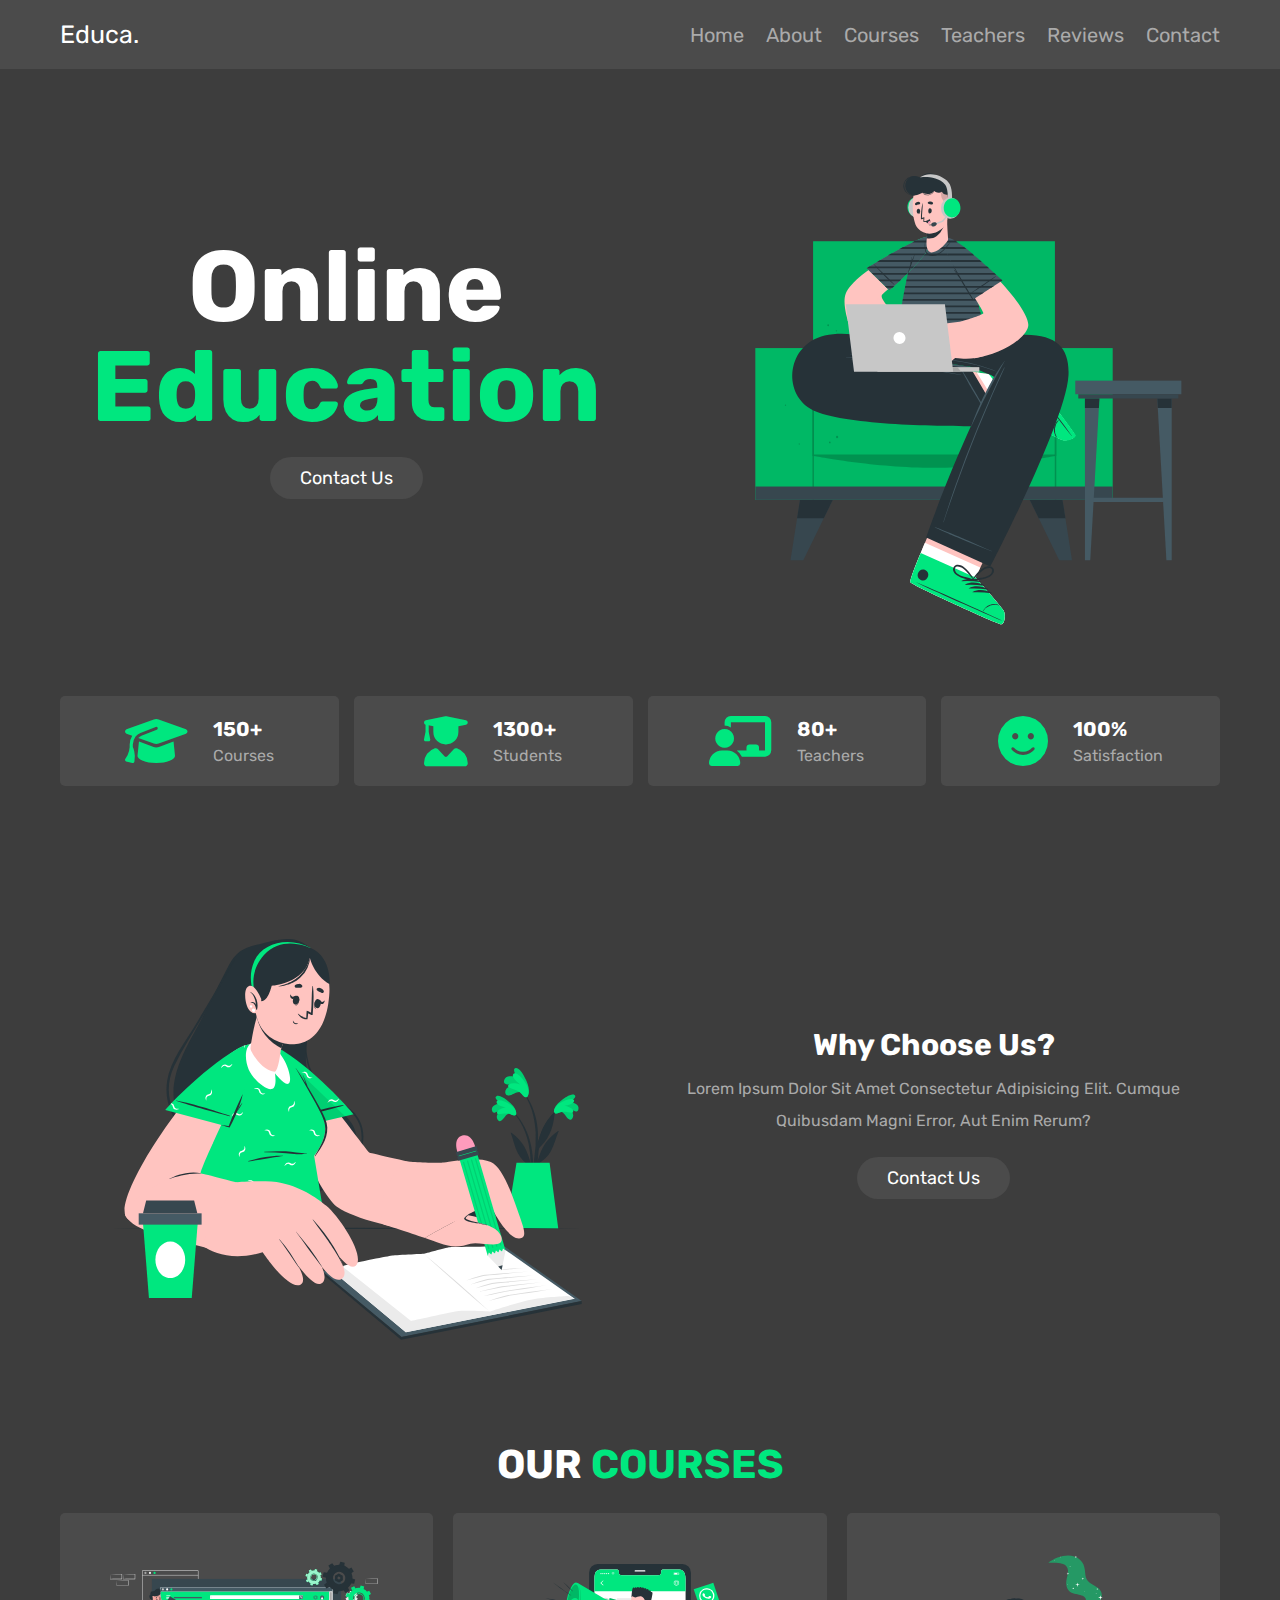
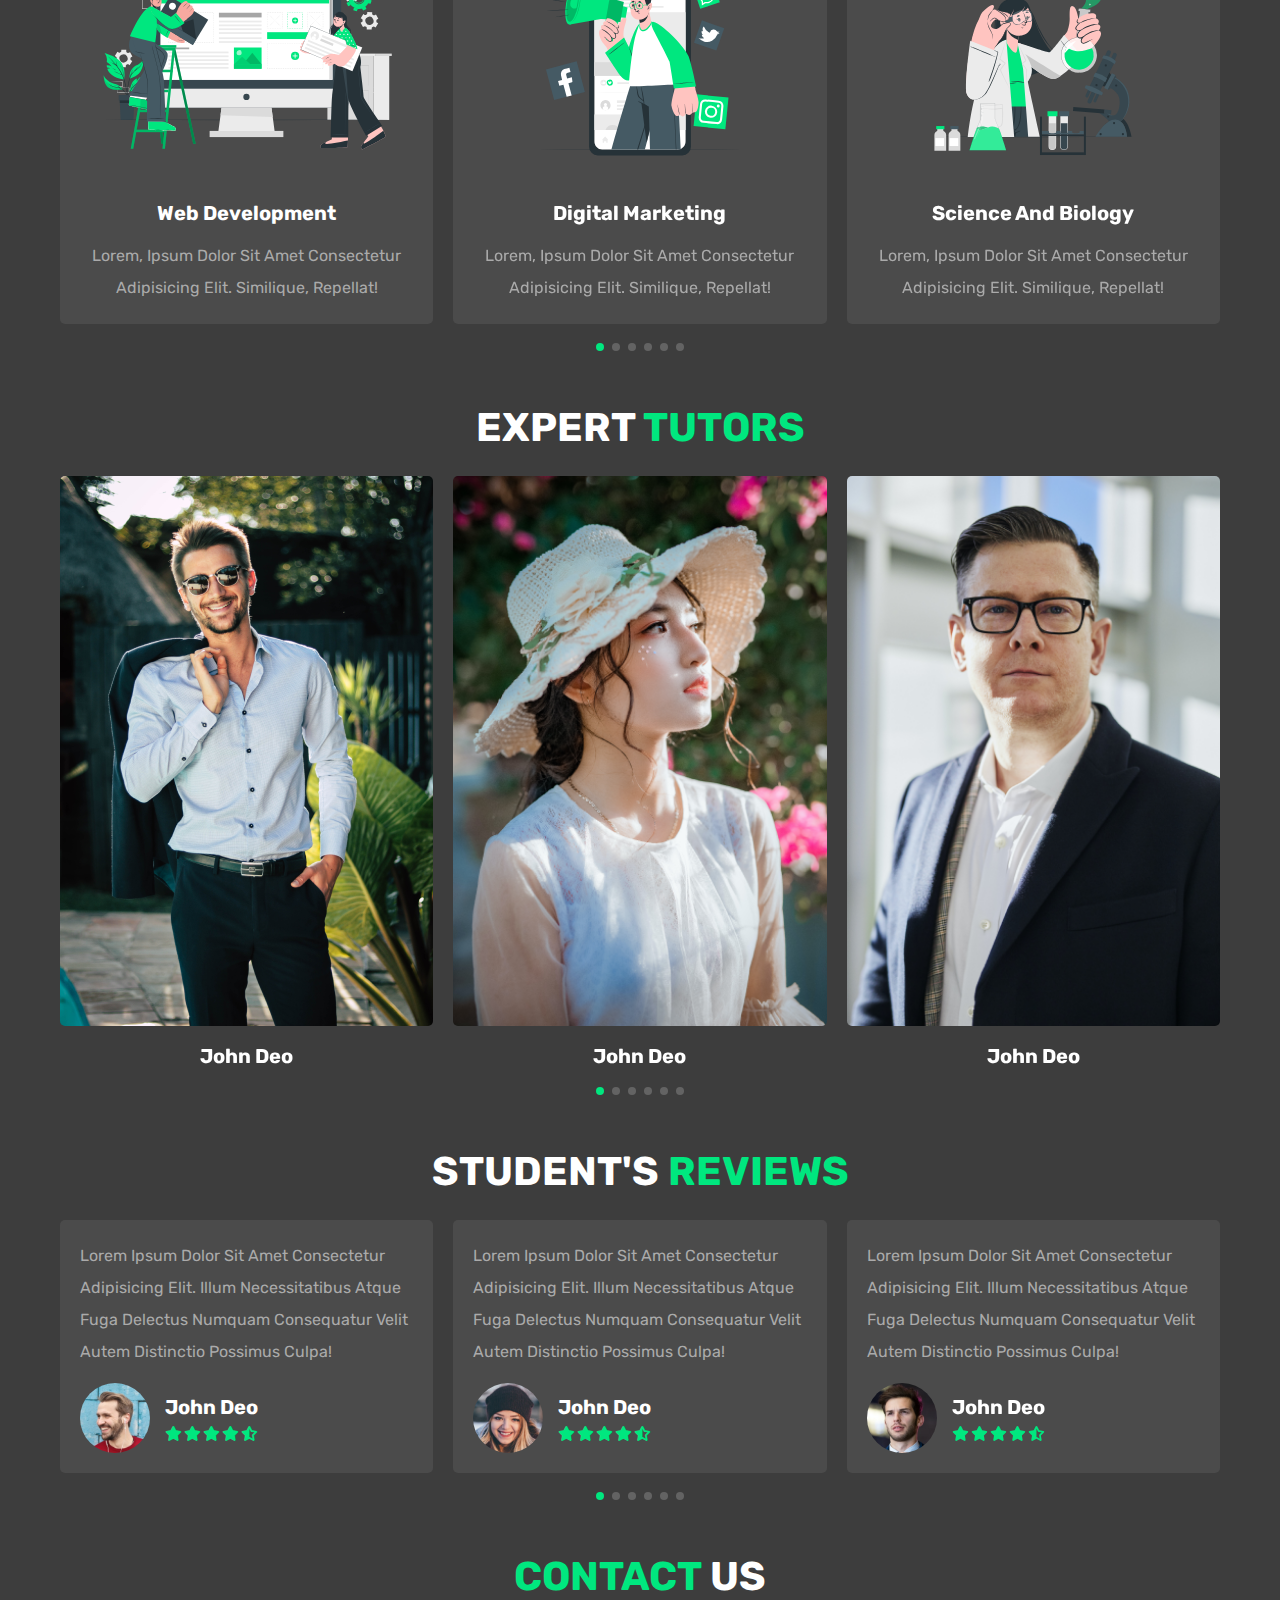
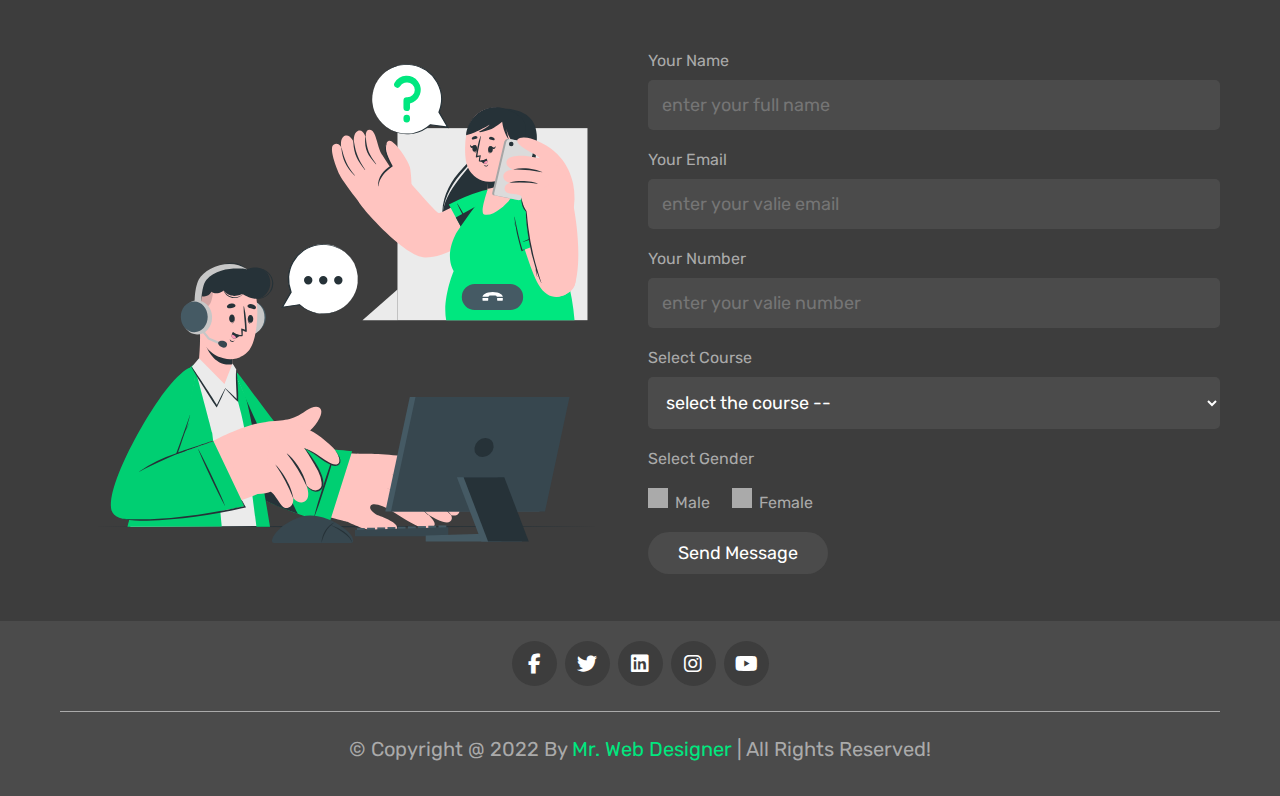
==== index.html @ 8dc60850 "finished project" ====
<!DOCTYPE html>
<html lang="en">
<head>
   <meta charset="UTF-8">
   <meta http-equiv="X-UA-Compatible" content="IE=edge">
   <meta name="viewport" content="width=device-width, initial-scale=1.0">
   <title>Complete Responsive Online Education Website Design</title>

   <!-- swiper css link  -->
   <link rel="stylesheet" href="https://unpkg.com/swiper@8/swiper-bundle.min.css" />

   <!-- font awesome cdn link  -->
   <link rel="stylesheet" href="https://cdnjs.cloudflare.com/ajax/libs/font-awesome/6.1.1/css/all.min.css">

   <!-- custom css file link  -->
   <link rel="stylesheet" href="css/style.css">

</head>
<body>
   
<!-- header section starts  -->

<header class="header">

   <section class="flex">

      <a href="#home" class="logo">educa.</a>

      <nav class="navbar">
         <a href="#home">home</a>
         <a href="#about">about</a>
         <a href="#courses">courses</a>
         <a href="#teachers">teachers</a>
         <a href="#reviews">reviews</a>
         <a href="#contact">contact</a>
      </nav>

      <div id="menu-btn" class="fas fa-bars"></div>

   </section>

</header>

<!-- header section ends -->

<!-- home section starts  -->

<section class="home" id="home">

   <div class="row">

      <div class="content">
         <h3>online <span>education</span></h3>
         <a href="#contact" class="btn">contact us</a>
      </div>

      <div class="image">
         <img src="images/homg-img.svg" alt="">
      </div>

   </div>

</section>

<!-- home section ends -->

<!-- couter section stars  -->

<section class="count">

   <div class="box-container">

      <div class="box">
         <i class="fas fa-graduation-cap"></i>
         <div class="content">
            <h3>150+</h3>
            <p>courses</p>
         </div>
      </div>

      <div class="box">
         <i class="fas fa-user-graduate"></i>
         <div class="content">
            <h3>1300+</h3>
            <p>students</p>
         </div>
      </div>

      <div class="box">
         <i class="fas fa-chalkboard-user"></i>
         <div class="content">
            <h3>80+</h3>
            <p>teachers</p>
         </div>
      </div>

      <div class="box">
         <i class="fas fa-face-smile"></i>
         <div class="content">
            <h3>100%</h3>
            <p>satisfaction</p>
         </div>
      </div>

   </div>

</section>

<!-- couter section ends -->

<!-- about section starts  -->

<section class="about" id="about">

   <div class="row">

      <div class="image">
         <img src="images/about-img.svg" alt="">
      </div>

      <div class="content">
         <h3>why choose us?</h3>
         <p>Lorem ipsum dolor sit amet consectetur adipisicing elit. Cumque quibusdam magni error, aut enim rerum?</p>
         <a href="#contact" class="btn">contact us</a>
      </div>

   </div>

</section>

<!-- about section ends -->

<!-- courses section starts  -->

<section class="courses" id="courses">

   <h1 class="heading">our <span>courses</span></h1>

   <div class="swiper course-slider">

      <div class="swiper-wrapper">

         <div class="swiper-slide slide">
            <img src="images/course-1.svg" alt="">
            <h3>web development</h3>
            <p>Lorem, ipsum dolor sit amet consectetur adipisicing elit. Similique, repellat!</p>
         </div>

         <div class="swiper-slide slide">
            <img src="images/course-2.svg" alt="">
            <h3>digital marketing</h3>
            <p>Lorem, ipsum dolor sit amet consectetur adipisicing elit. Similique, repellat!</p>
         </div>

         <div class="swiper-slide slide">
            <img src="images/course-3.svg" alt="">
            <h3>science and biology</h3>
            <p>Lorem, ipsum dolor sit amet consectetur adipisicing elit. Similique, repellat!</p>
         </div>

         <div class="swiper-slide slide">
            <img src="images/course-4.svg" alt="">
            <h3>graphic design</h3>
            <p>Lorem, ipsum dolor sit amet consectetur adipisicing elit. Similique, repellat!</p>
         </div>

         <div class="swiper-slide slide">
            <img src="images/course-5.svg" alt="">
            <h3>teaching</h3>
            <p>Lorem, ipsum dolor sit amet consectetur adipisicing elit. Similique, repellat!</p>
         </div>

         <div class="swiper-slide slide">
            <img src="images/course-6.svg" alt="">
            <h3>engineering</h3>
            <p>Lorem, ipsum dolor sit amet consectetur adipisicing elit. Similique, repellat!</p>
         </div>

      </div>

      <div class="swiper-pagination"></div>

   </div>

</section>

<!-- courses section ends -->

<!-- teachers section starts  -->

<section class="teachers" id="teachers">

   <h1 class="heading">expert <span>tutors</span></h1>

   <div class="swiper teachers-slider">

      <div class="swiper-wrapper">

         <div class="swiper-slide slide">
            <img src="images/tutor-1.png" alt="">
            <div class="share">
               <a href="#" class="fab fa-facebook-f"></a>
               <a href="#" class="fab fa-twitter"></a>
               <a href="#" class="fab fa-instagram"></a>
               <a href="#" class="fab fa-linkedin"></a>
            </div>
            <h3>john deo</h3>
         </div>
         
         <div class="swiper-slide slide">
            <img src="images/tutor-2.png" alt="">
            <div class="share">
               <a href="#" class="fab fa-facebook-f"></a>
               <a href="#" class="fab fa-twitter"></a>
               <a href="#" class="fab fa-instagram"></a>
               <a href="#" class="fab fa-linkedin"></a>
            </div>
            <h3>john deo</h3>
         </div>

         <div class="swiper-slide slide">
            <img src="images/tutor-3.png" alt="">
            <div class="share">
               <a href="#" class="fab fa-facebook-f"></a>
               <a href="#" class="fab fa-twitter"></a>
               <a href="#" class="fab fa-instagram"></a>
               <a href="#" class="fab fa-linkedin"></a>
            </div>
            <h3>john deo</h3>
         </div>

         <div class="swiper-slide slide">
            <img src="images/tutor-4.png" alt="">
            <div class="share">
               <a href="#" class="fab fa-facebook-f"></a>
               <a href="#" class="fab fa-twitter"></a>
               <a href="#" class="fab fa-instagram"></a>
               <a href="#" class="fab fa-linkedin"></a>
            </div>
            <h3>john deo</h3>
         </div>

         <div class="swiper-slide slide">
            <img src="images/tutor-5.png" alt="">
            <div class="share">
               <a href="#" class="fab fa-facebook-f"></a>
               <a href="#" class="fab fa-twitter"></a>
               <a href="#" class="fab fa-instagram"></a>
               <a href="#" class="fab fa-linkedin"></a>
            </div>
            <h3>john deo</h3>
         </div>

         <div class="swiper-slide slide">
            <img src="images/tutor-6.png" alt="">
            <div class="share">
               <a href="#" class="fab fa-facebook-f"></a>
               <a href="#" class="fab fa-twitter"></a>
               <a href="#" class="fab fa-instagram"></a>
               <a href="#" class="fab fa-linkedin"></a>
            </div>
            <h3>john deo</h3>
         </div>

      </div>

      <div class="swiper-pagination"></div>

   </div>

</section>

<!-- teachers section ends -->

<!-- reviews section starts  -->

<section class="reviews" id="reviews">

   <h1 class="heading"> student's <span>reviews</span></h1>

   <div class="swiper reviews-slider">

      <div class="swiper-wrapper">

         <div class="swiper-slide slide">
            <p>Lorem ipsum dolor sit amet consectetur adipisicing elit. Illum necessitatibus atque fuga delectus numquam consequatur velit autem distinctio possimus culpa!</p>
            <div class="user">
               <img src="images/pic-1.png" alt="">
               <div class="user-info">
                  <h3>john deo</h3>
                  <div class="stars">
                     <i class="fas fa-star"></i>
                     <i class="fas fa-star"></i>
                     <i class="fas fa-star"></i>
                     <i class="fas fa-star"></i>
                     <i class="fas fa-star-half-alt"></i>
                  </div>
               </div>
            </div>
         </div>

         <div class="swiper-slide slide">
            <p>Lorem ipsum dolor sit amet consectetur adipisicing elit. Illum necessitatibus atque fuga delectus numquam consequatur velit autem distinctio possimus culpa!</p>
            <div class="user">
               <img src="images/pic-2.png" alt="">
               <div class="user-info">
                  <h3>john deo</h3>
                  <div class="stars">
                     <i class="fas fa-star"></i>
                     <i class="fas fa-star"></i>
                     <i class="fas fa-star"></i>
                     <i class="fas fa-star"></i>
                     <i class="fas fa-star-half-alt"></i>
                  </div>
               </div>
            </div>
         </div>

         <div class="swiper-slide slide">
            <p>Lorem ipsum dolor sit amet consectetur adipisicing elit. Illum necessitatibus atque fuga delectus numquam consequatur velit autem distinctio possimus culpa!</p>
            <div class="user">
               <img src="images/pic-3.png" alt="">
               <div class="user-info">
                  <h3>john deo</h3>
                  <div class="stars">
                     <i class="fas fa-star"></i>
                     <i class="fas fa-star"></i>
                     <i class="fas fa-star"></i>
                     <i class="fas fa-star"></i>
                     <i class="fas fa-star-half-alt"></i>
                  </div>
               </div>
            </div>
         </div>

         <div class="swiper-slide slide">
            <p>Lorem ipsum dolor sit amet consectetur adipisicing elit. Illum necessitatibus atque fuga delectus numquam consequatur velit autem distinctio possimus culpa!</p>
            <div class="user">
               <img src="images/pic-4.png" alt="">
               <div class="user-info">
                  <h3>john deo</h3>
                  <div class="stars">
                     <i class="fas fa-star"></i>
                     <i class="fas fa-star"></i>
                     <i class="fas fa-star"></i>
                     <i class="fas fa-star"></i>
                     <i class="fas fa-star-half-alt"></i>
                  </div>
               </div>
            </div>
         </div>

         <div class="swiper-slide slide">
            <p>Lorem ipsum dolor sit amet consectetur adipisicing elit. Illum necessitatibus atque fuga delectus numquam consequatur velit autem distinctio possimus culpa!</p>
            <div class="user">
               <img src="images/pic-5.png" alt="">
               <div class="user-info">
                  <h3>john deo</h3>
                  <div class="stars">
                     <i class="fas fa-star"></i>
                     <i class="fas fa-star"></i>
                     <i class="fas fa-star"></i>
                     <i class="fas fa-star"></i>
                     <i class="fas fa-star-half-alt"></i>
                  </div>
               </div>
            </div>
         </div>

         <div class="swiper-slide slide">
            <p>Lorem ipsum dolor sit amet consectetur adipisicing elit. Illum necessitatibus atque fuga delectus numquam consequatur velit autem distinctio possimus culpa!</p>
            <div class="user">
               <img src="images/pic-6.png" alt="">
               <div class="user-info">
                  <h3>john deo</h3>
                  <div class="stars">
                     <i class="fas fa-star"></i>
                     <i class="fas fa-star"></i>
                     <i class="fas fa-star"></i>
                     <i class="fas fa-star"></i>
                     <i class="fas fa-star-half-alt"></i>
                  </div>
               </div>
            </div>
         </div>

      </div>

      <div class="swiper-pagination"></div>

   </div>

</section>

<!-- reviews section ends -->

<!-- contact section starts  -->

<section class="contact" id="contact">

   <h1 class="heading"><span>contact</span> us</h1>

   <div class="row">

      <div class="image">
         <img src="images/contact-img.svg" alt="">
      </div>

      <form action="" method="post">
         <span>your name</span>
         <input type="text" required placeholder="enter your full name" maxlength="50" name="name" class="box">
         <span>your email</span>
         <input type="email" required placeholder="enter your valie email" maxlength="50" name="email" class="box">
         <span>your number</span>
         <input type="number" required placeholder="enter your valie number" max="9999999999" min="0" name="number" class="box" onkeypress="if(this.value.length == 10) return false;">
         <span>select course</span>
         <select name="couses" class="box" required>
            <option value="" disabled selected>select the course --</option>
            <option value="web developement">web developement</option>
            <option value="science and biology">science and biology</option>
            <option value="engineering">engineering</option>
            <option value="digital marketing">digital marketing</option>
            <option value="graphic design">graphic design</option>
            <option value="teaching">teaching</option>
            <option value="social studies">social studies</option>
            <option value="data analysis">data analysis</option>
            <option value="artificial intelligence">artificial intelligence</option>
         </select>
         <span>select gender</span>
         <div class="radio">
            <input type="radio" name="gender" value="male" id="male">
            <label for="male">male</label>
            <input type="radio" name="gender" value="female" id="female">
            <label for="female">female</label>
         </div>
         <input type="submit" value="send message" class="btn" name="send">
      </form>

   </div>

</section>

<!-- contact section ends -->

<!-- footer section starts  -->

<footer class="footer">

   <section>

      <div class="share">
         <a href="#" class="fab fa-facebook-f"></a>
         <a href="#" class="fab fa-twitter"></a>
         <a href="#" class="fab fa-linkedin"></a>
         <a href="#" class="fab fa-instagram"></a>
         <a href="#" class="fab fa-youtube"></a>
      </div>

      <div class="credit">&copy; copyright @ 2022 by <span>mr. web designer</span> | all rights reserved!</div>

   </section>

</footer>

<!-- footer section ends -->















<!-- swiper js link  -->
<script src="https://unpkg.com/swiper@8/swiper-bundle.min.js"></script>

<!-- custom js file link  -->
<script src="js/script.js"></script>

</body>
</html>
---- css/style.css ----
@import url('https://fonts.googleapis.com/css2?family=Rubik:wght@300;400;500;600&display=swap');

:root{
   --green:#00E77F;
   --white:#fff;
   --light-white:#aaa;
   --black:#3d3d3d;
   --light-bg:#4b4b4b;
}

*{
   font-family: 'Rubik', sans-serif;
   margin:0; padding:0;
   box-sizing: border-box;
   outline: none; border:none;
   text-decoration: none;
   transition: .2s linear;
   text-transform: capitalize;
}

*::selection{
   background-color: var(--white);
   color:var(--black);
}

html{
   font-size: 62.5%;
   overflow-x: hidden;
   scroll-behavior: smooth;
   scroll-padding-top: 8rem;
}

::-webkit-scrollbar{
   height: .5rem;
   width: 1rem;
}

::-webkit-scrollbar-track{
   background-color: transparent;
}

::-webkit-scrollbar-thumb{
   background-color: var(--green);
   border-radius: 5rem;
}

body{
   background-color: var(--black);
}

section{
   max-width: 1200px;
   margin:0 auto;
   padding:2rem;
}

.btn{
   display: inline-block;
   margin-top: 1rem;
   border-radius: 5rem;
   background-color: var(--light-bg);
   cursor: pointer;
   color:var(--white);
   font-size: 1.8rem;
   padding:1rem 3rem;
}

.btn:hover{
   background-color: var(--white);
   color:var(--black);
}

.heading{
   margin-bottom: 2.5rem;
   text-align: center;
   font-size: 4rem;
   color:var(--white);
   text-transform: uppercase;
}

.heading span{
   color:var(--green);
   text-transform: uppercase;
}

.header{
   position: fixed;
   top:0; left:0; right:0;
   z-index: 1000;
   background-color: var(--light-bg);
}

.header .flex{
   position: relative;
   display: flex;
   align-items: center;
   justify-content: space-between;
}

.header .flex .logo{
   font-size: 2.5rem;
   color:var(--white);
}

.header .flex .navbar a{
   margin-left: 2rem;
   color:var(--light-white);
   font-size: 2rem;
}

.header .flex .navbar a:hover{
   color:var(--green);
}

#menu-btn{
   cursor: pointer;
   color:var(--white);
   font-size: 2.5rem;
   display: none;
}

.home{
   margin-top: 6rem;
}

.home .row{
   display: flex;
   align-items: center;
   flex-wrap: wrap-reverse;
   gap:1.5rem;
}

.home .row .content{
   flex:1 1 40rem;
   text-align: center;
}

.home .row .image{
   flex:1 1 40rem;
}

.home .row .image img{
   width: 100%;
}

.home .row .content h3{
   margin-bottom: 1rem;
   font-size: 10rem;
   color:var(--white);
   line-height: 1;
}

.home .row .content h3 span{
   color:var(--green);
}

.count .box-container{
   display: grid;
   grid-template-columns: repeat(auto-fit, minmax(27rem, 1fr));
   gap:1.5rem;
   align-items: flex-start;
}

.count .box-container .box{
   background-color: var(--light-bg);
   border-radius: .5rem;
   padding:2rem;
   display: flex;
   align-items: center;
   justify-content: center;
   gap:2.5rem;
}

.count .box-container .box i{
   font-size: 5rem;
   color:var(--green);
}

.count .box-container .box .content h3{
   font-size: 2rem;
   color:var(--white);
   margin-bottom: .5rem;
}

.count .box-container .box .content p{
   font-size: 1.6rem;
   color:var(--light-white);
} 

.about .row{
   display: flex;
   align-items: center;
   gap: 1.5rem;
   flex-wrap: wrap;
}

.about .row .image{
   flex:1 1 40rem;
}

.about .row .image img{
   width: 100%;
}

.about .row .content{
   text-align: center;
   flex:1 1 40rem;
}

.about .row .content h3{
   font-size: 3rem;
   color:var(--white);
}

.about .row .content p{
   padding:1rem 0;
   line-height: 2;
   font-size: 1.6rem;
   color:var(--light-white);
}

.courses .slide{
   background-color: var(--light-bg);
   border-radius: .5rem;
   text-align: center; 
   padding:2rem;
   margin-bottom: 4rem;
   user-select: none;
}

.courses .slide img{
   height: 25rem;
   width: 100%;
}

.courses .slide h3{
   margin:1.5rem 0;
   font-size: 2rem;
   color:var(--white);
}

.courses .slide p{
   line-height: 2;
   font-size: 1.6rem;
   color:var(--light-white);
}

.swiper-pagination-bullet{
   background-color: var(--white);
}
 
.swiper-pagination-bullet-active{
   background-color: var(--green);
}

.teachers .slide{
   position: relative;
   overflow: hidden;
   margin-bottom: 4rem;
   user-select: none;
}

.teachers .slide img{
   height: 55rem;
   width: 100%;
   object-fit: cover;
   border-radius: .5rem;
}

.teachers .slide h3{
   margin-top: 1.5rem;
   font-size: 2rem;
   text-align: center;
   color:var(--white);
}

.teachers .slide .share{
   position: absolute;
   top:1rem; left:-10rem;
}

.teachers .slide:hover .share{
   left: 2rem;
}

.teachers .slide .share a{
   display: block;
   margin-top: 1rem;
   height: 4.5rem;
   width: 4.5rem;
   line-height: 4.5rem;
   border-radius: .5rem;
   background-color: var(--white);
   color:var(--black);
   text-align: center;
   font-size: 2rem;
}

.teachers .slide .share a:hover{
   background-color: var(--green);
   color:var(--white);
}

.reviews-slider .slide{
   border-radius: .5rem;
   background-color: var(--light-bg);
   padding:2rem;
   margin-bottom: 4rem;
   user-select: none;
}

.reviews-slider .slide p{
   line-height: 2;
   font-size: 1.6rem;
   color:var(--light-white);
}

.reviews-slider .slide .user{
   display: flex;
   align-items: center;
   gap:1.5rem;
   margin-top: 1.5rem;
}

.reviews-slider .slide .user img{
   height: 7rem;
   width: 7rem;
   border-radius: 50%;
   object-fit: cover;
}

.reviews-slider .slide .user h3{
   font-size: 2rem;
   color:var(--white);
   margin-bottom: .7rem;
}

.reviews-slider .slide .user .stars i{
   font-size: 1.5rem;
   color:var(--green);
}

.contact .row{
   display: flex;
   align-items: center;
   flex-wrap: wrap;
   gap:1.5rem;
}

.contact .row .image{
   flex: 1 1 40rem;
}

.contact .row .image img{
   width: 100%;
}

.contact .row form{
   flex:1 1 40rem;
}

.contact .row form .box{
   width: 100%;
   margin-top: 1rem;
   margin-bottom: 2rem;
   border-radius: .5rem;
   background-color: var(--light-bg);
   font-size: 1.8rem;
   color:var(--white);
   padding:1.4rem;
   text-transform: none;
}

.contact .row form span{
   font-size: 1.6rem;
   color:var(--light-white);
}

.contact .row form .radio{
   margin-top: 2rem;
   margin-bottom: 1rem;
}

.contact .row form .radio label{
   font-size: 1.6rem;
   color:var(--light-white);
   margin-left: .5rem;
   cursor: pointer;
}

.contact .row form .radio #female{
   margin-left: 2rem;
}

.contact .row form .radio input{
   appearance: none;
   height: 2rem;
   width: 2rem;
   background-color: var(--light-white);
   cursor: pointer;
}

.contact .row form .radio input:checked{
   background-color: var(--green);
   border-radius: 5rem;
}

.contact .row form .radio #male:checked ~ label[for="male"]{
   color:var(--green);
}

.contact .row form .radio #female:checked ~ label[for="female"]{
   color:var(--green);
}

.footer{
   background-color: var(--light-bg);
   text-align: center;
   /* padding-bottom: 7rem; */
}

.footer .share a{
   margin:0 .3rem;
   height: 4.5rem;
   width: 4.5rem;
   line-height: 4.5rem;
   border-radius: 50%;
   font-size: 2rem;
   color:var(--white);
   background-color: var(--black);;
}

.footer .share a:hover{
   background-color: var(--green);
}

.footer .credit{
   margin-top: 2.5rem;
   padding:1.5rem;
   padding-top: 2.5rem;
   border-top: .1rem solid var(--light-white);
   font-size: 2rem;
   color:var(--light-white);
}

.footer .credit span{
   color:var(--green);
}
















/* media queries  */

@media (max-width:991px){

   html{
      font-size: 55%;
   }

   .home .row .content h3{
      font-size: 8rem;
   }

}

@media (max-width:768px){

   #menu-btn{
      display: inline-block;
   }

   #menu-btn.fa-times{
      transform: rotate(180deg);
   }

   .header .flex .navbar{
      position: absolute;
      top:99%; left:0; right:0;
      border-top: .1rem solid var(--light-white);
      border-bottom: .1rem solid var(--light-white);
      background-color: var(--light-bg);
      clip-path: polygon(0 0, 100% 0, 100% 0, 0 0);
   }

   .header .flex .navbar.active{
      clip-path: polygon(0 0, 100% 0, 100% 100%, 0 100%);
   }
   
   .header .flex .navbar a{
      display: block;
      margin:2rem;
   }

   .home .row .content h3{
      font-size: 6rem;
   }

}

@media (max-width:450px){

   html{
      font-size: 50%;
   }
   
   .home .row .content h3{
      font-size: 5rem;
   }

   .heading{
      font-size: 3rem;
   }

}
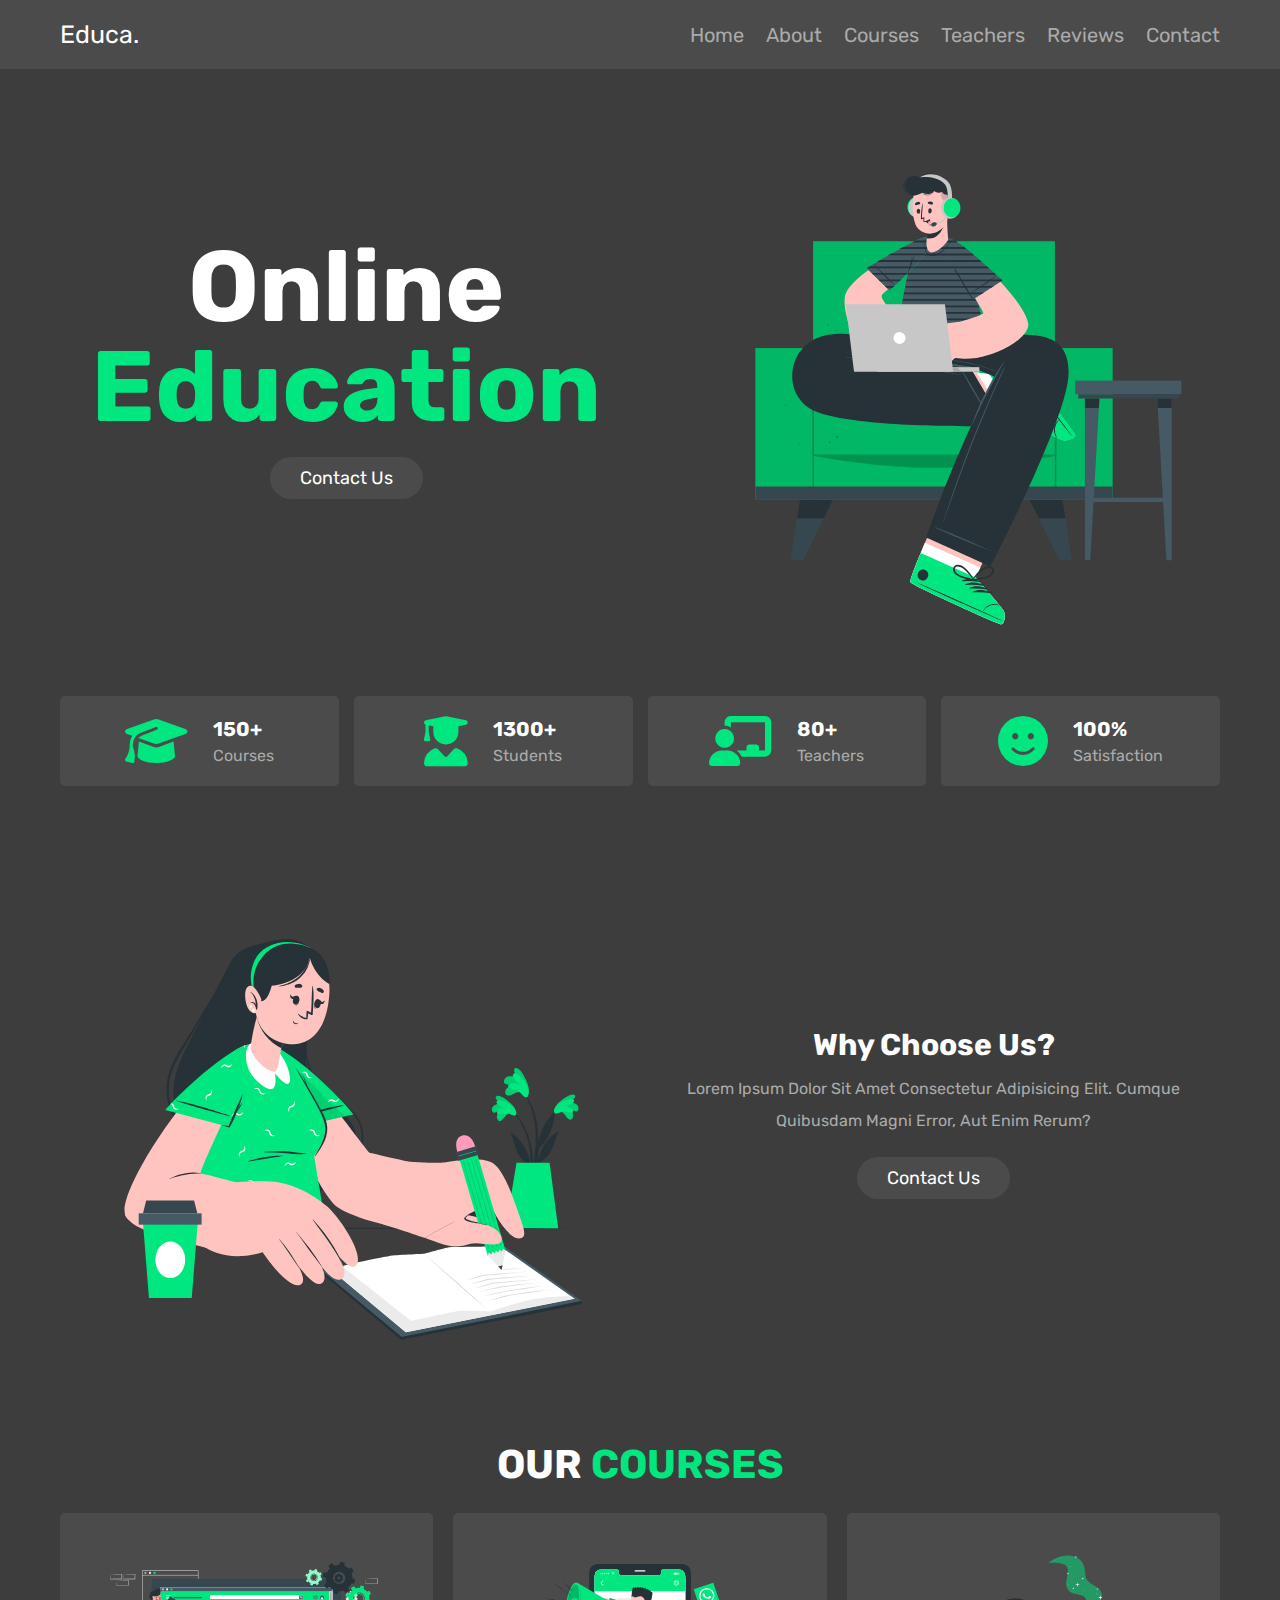
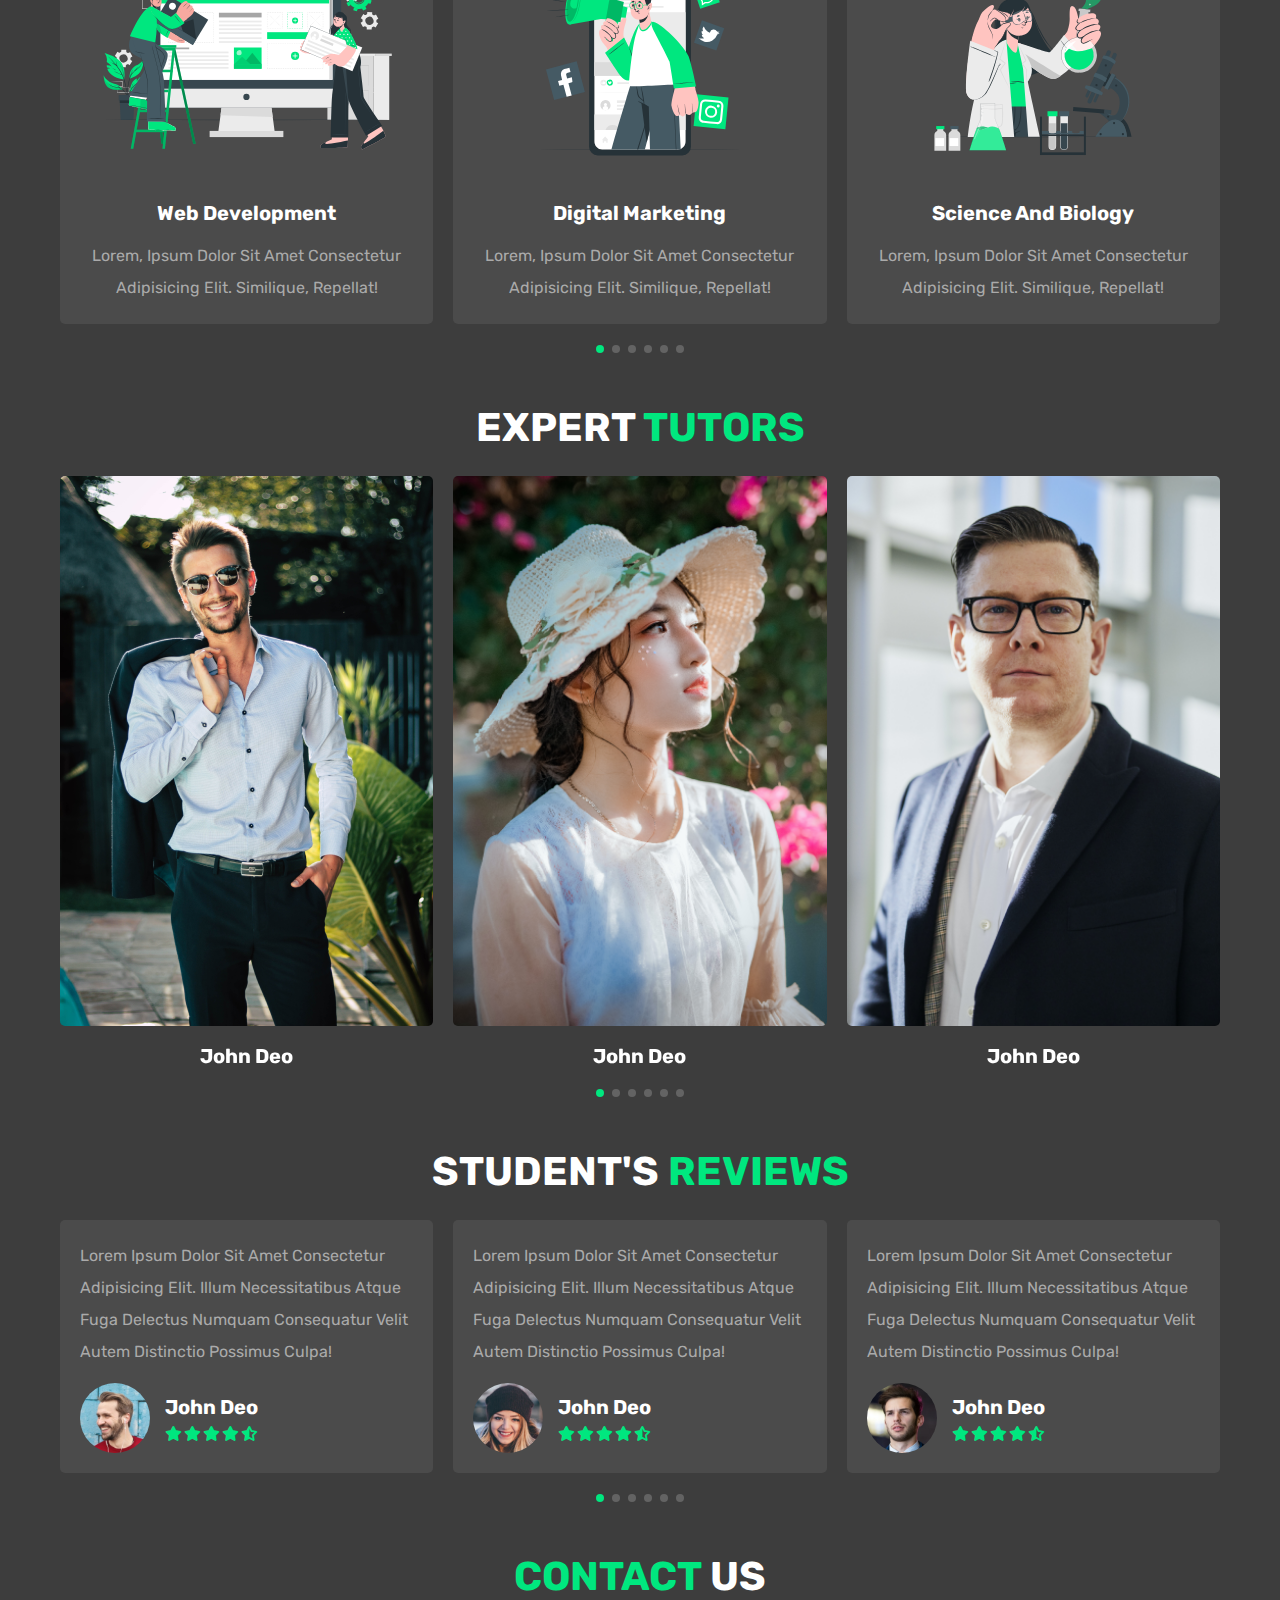
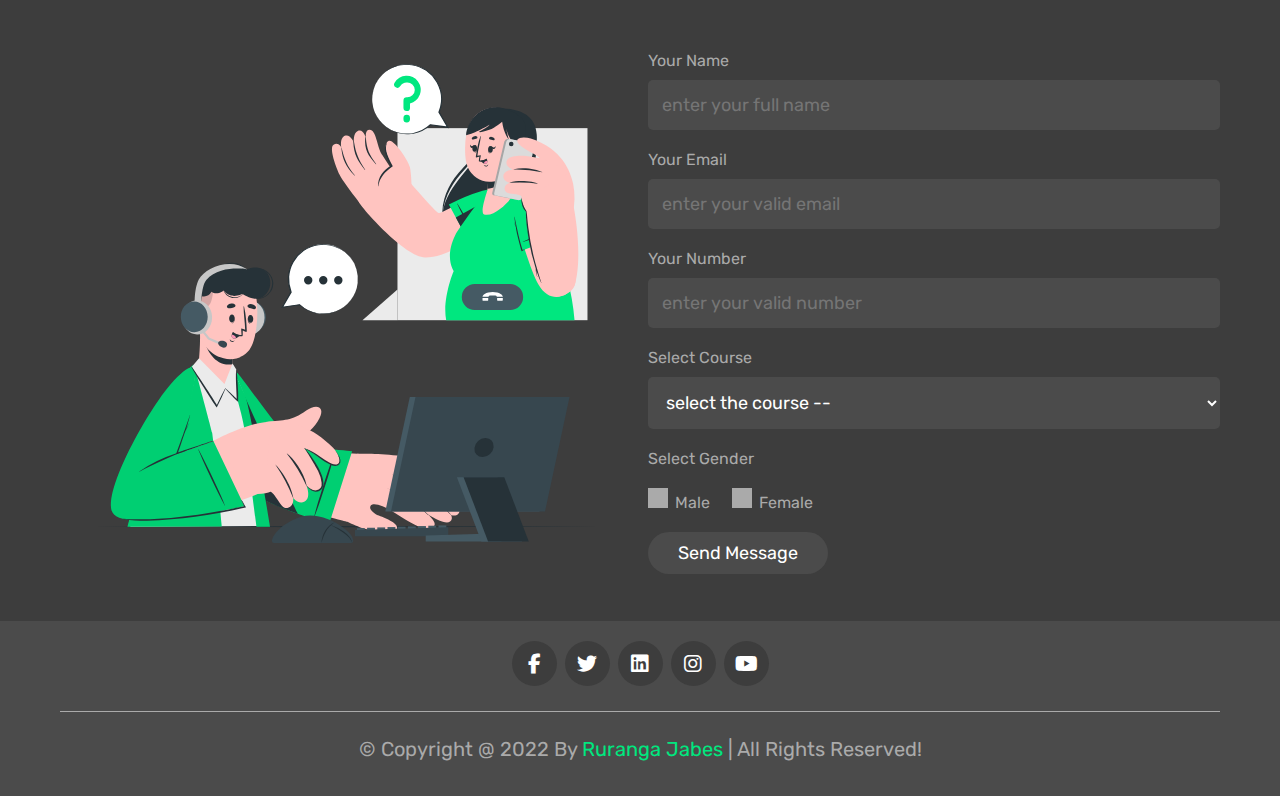
==== commit 71964d77: "updated the swiper sections" ====
--- a/index.html
+++ b/index.html
@@ -1,420 +1,456 @@
 <!DOCTYPE html>
 <html lang="en">
-<head>
-   <meta charset="UTF-8">
-   <meta http-equiv="X-UA-Compatible" content="IE=edge">
-   <meta name="viewport" content="width=device-width, initial-scale=1.0">
-   <title>Complete Responsive Online Education Website Design</title>
-
-   <!-- swiper css link  -->
-   <link rel="stylesheet" href="https://unpkg.com/swiper@8/swiper-bundle.min.css" />
-
-   <!-- font awesome cdn link  -->
-   <link rel="stylesheet" href="https://cdnjs.cloudflare.com/ajax/libs/font-awesome/6.1.1/css/all.min.css">
-
-   <!-- custom css file link  -->
-   <link rel="stylesheet" href="css/style.css">
-
-</head>
-<body>
-   
-<!-- header section starts  -->
-
-<header class="header">
-
-   <section class="flex">
-
-      <a href="#home" class="logo">educa.</a>
-
-      <nav class="navbar">
-         <a href="#home">home</a>
-         <a href="#about">about</a>
-         <a href="#courses">courses</a>
-         <a href="#teachers">teachers</a>
-         <a href="#reviews">reviews</a>
-         <a href="#contact">contact</a>
-      </nav>
-
-      <div id="menu-btn" class="fas fa-bars"></div>
-
-   </section>
-
-</header>
-
-<!-- header section ends -->
-
-<!-- home section starts  -->
-
-<section class="home" id="home">
-
-   <div class="row">
-
-      <div class="content">
-         <h3>online <span>education</span></h3>
-         <a href="#contact" class="btn">contact us</a>
-      </div>
-
-      <div class="image">
-         <img src="images/homg-img.svg" alt="">
-      </div>
-
-   </div>
-
-</section>
-
-<!-- home section ends -->
-
-<!-- couter section stars  -->
-
-<section class="count">
-
-   <div class="box-container">
-
-      <div class="box">
-         <i class="fas fa-graduation-cap"></i>
-         <div class="content">
+  <head>
+    <meta charset="UTF-8" />
+    <meta http-equiv="X-UA-Compatible" content="IE=edge" />
+    <meta name="viewport" content="width=device-width, initial-scale=1.0" />
+    <title>Complete Responsive Online Education Website Design</title>
+
+    <!-- swiper css link  -->
+    <link
+      rel="stylesheet"
+      href="https://cdn.jsdelivr.net/npm/swiper@10/swiper-bundle.min.css"
+    />
+
+    <!-- font awesome cdn link  -->
+    <link
+      rel="stylesheet"
+      href="https://cdnjs.cloudflare.com/ajax/libs/font-awesome/6.1.1/css/all.min.css"
+    />
+
+    <!-- custom css file link  -->
+    <link rel="stylesheet" href="css/style.css" />
+  </head>
+  <body>
+    <!-- header section starts  -->
+
+    <header class="header">
+      <section class="flex">
+        <a href="#home" class="logo">educa.</a>
+
+        <nav class="navbar">
+          <a href="#home">home</a>
+          <a href="#about">about</a>
+          <a href="#courses">courses</a>
+          <a href="#teachers">teachers</a>
+          <a href="#reviews">reviews</a>
+          <a href="#contact">contact</a>
+        </nav>
+
+        <div id="menu-btn" class="fas fa-bars"></div>
+      </section>
+    </header>
+
+    <!-- header section ends -->
+
+    <!-- home section starts  -->
+
+    <section class="home" id="home">
+      <div class="row">
+        <div class="content">
+          <h3>online <span>education</span></h3>
+          <a href="#contact" class="btn">contact us</a>
+        </div>
+
+        <div class="image">
+          <img src="images/homg-img.svg" alt="" />
+        </div>
+      </div>
+    </section>
+
+    <!-- home section ends -->
+
+    <!-- couter section stars  -->
+
+    <section class="count">
+      <div class="box-container">
+        <div class="box">
+          <i class="fas fa-graduation-cap"></i>
+          <div class="content">
             <h3>150+</h3>
             <p>courses</p>
-         </div>
-      </div>
-
-      <div class="box">
-         <i class="fas fa-user-graduate"></i>
-         <div class="content">
+          </div>
+        </div>
+
+        <div class="box">
+          <i class="fas fa-user-graduate"></i>
+          <div class="content">
             <h3>1300+</h3>
             <p>students</p>
-         </div>
-      </div>
-
-      <div class="box">
-         <i class="fas fa-chalkboard-user"></i>
-         <div class="content">
+          </div>
+        </div>
+
+        <div class="box">
+          <i class="fas fa-chalkboard-user"></i>
+          <div class="content">
             <h3>80+</h3>
             <p>teachers</p>
-         </div>
-      </div>
-
-      <div class="box">
-         <i class="fas fa-face-smile"></i>
-         <div class="content">
+          </div>
+        </div>
+
+        <div class="box">
+          <i class="fas fa-face-smile"></i>
+          <div class="content">
             <h3>100%</h3>
             <p>satisfaction</p>
-         </div>
-      </div>
-
-   </div>
-
-</section>
-
-<!-- couter section ends -->
-
-<!-- about section starts  -->
-
-<section class="about" id="about">
-
-   <div class="row">
-
-      <div class="image">
-         <img src="images/about-img.svg" alt="">
-      </div>
-
-      <div class="content">
-         <h3>why choose us?</h3>
-         <p>Lorem ipsum dolor sit amet consectetur adipisicing elit. Cumque quibusdam magni error, aut enim rerum?</p>
-         <a href="#contact" class="btn">contact us</a>
-      </div>
-
-   </div>
-
-</section>
-
-<!-- about section ends -->
-
-<!-- courses section starts  -->
-
-<section class="courses" id="courses">
-
-   <h1 class="heading">our <span>courses</span></h1>
-
-   <div class="swiper course-slider">
-
-      <div class="swiper-wrapper">
-
-         <div class="swiper-slide slide">
-            <img src="images/course-1.svg" alt="">
+          </div>
+        </div>
+      </div>
+    </section>
+
+    <!-- couter section ends -->
+
+    <!-- about section starts  -->
+
+    <section class="about" id="about">
+      <div class="row">
+        <div class="image">
+          <img src="images/about-img.svg" alt="" />
+        </div>
+
+        <div class="content">
+          <h3>why choose us?</h3>
+          <p>
+            Lorem ipsum dolor sit amet consectetur adipisicing elit. Cumque
+            quibusdam magni error, aut enim rerum?
+          </p>
+          <a href="#contact" class="btn">contact us</a>
+        </div>
+      </div>
+    </section>
+
+    <!-- about section ends -->
+
+    <!-- courses section starts  -->
+
+    <section class="courses" id="courses">
+      <h1 class="heading">our <span>courses</span></h1>
+
+      <div class="swiper course-slider">
+        <div class="swiper-wrapper">
+          <div class="swiper-slide slide">
+            <img src="images/course-1.svg" alt="" />
             <h3>web development</h3>
-            <p>Lorem, ipsum dolor sit amet consectetur adipisicing elit. Similique, repellat!</p>
-         </div>
-
-         <div class="swiper-slide slide">
-            <img src="images/course-2.svg" alt="">
+            <p>
+              Lorem, ipsum dolor sit amet consectetur adipisicing elit.
+              Similique, repellat!
+            </p>
+          </div>
+
+          <div class="swiper-slide slide">
+            <img src="images/course-2.svg" alt="" />
             <h3>digital marketing</h3>
-            <p>Lorem, ipsum dolor sit amet consectetur adipisicing elit. Similique, repellat!</p>
-         </div>
-
-         <div class="swiper-slide slide">
-            <img src="images/course-3.svg" alt="">
+            <p>
+              Lorem, ipsum dolor sit amet consectetur adipisicing elit.
+              Similique, repellat!
+            </p>
+          </div>
+
+          <div class="swiper-slide slide">
+            <img src="images/course-3.svg" alt="" />
             <h3>science and biology</h3>
-            <p>Lorem, ipsum dolor sit amet consectetur adipisicing elit. Similique, repellat!</p>
-         </div>
-
-         <div class="swiper-slide slide">
-            <img src="images/course-4.svg" alt="">
+            <p>
+              Lorem, ipsum dolor sit amet consectetur adipisicing elit.
+              Similique, repellat!
+            </p>
+          </div>
+
+          <div class="swiper-slide slide">
+            <img src="images/course-4.svg" alt="" />
             <h3>graphic design</h3>
-            <p>Lorem, ipsum dolor sit amet consectetur adipisicing elit. Similique, repellat!</p>
-         </div>
-
-         <div class="swiper-slide slide">
-            <img src="images/course-5.svg" alt="">
+            <p>
+              Lorem, ipsum dolor sit amet consectetur adipisicing elit.
+              Similique, repellat!
+            </p>
+          </div>
+
+          <div class="swiper-slide slide">
+            <img src="images/course-5.svg" alt="" />
             <h3>teaching</h3>
-            <p>Lorem, ipsum dolor sit amet consectetur adipisicing elit. Similique, repellat!</p>
-         </div>
-
-         <div class="swiper-slide slide">
-            <img src="images/course-6.svg" alt="">
+            <p>
+              Lorem, ipsum dolor sit amet consectetur adipisicing elit.
+              Similique, repellat!
+            </p>
+          </div>
+
+          <div class="swiper-slide slide">
+            <img src="images/course-6.svg" alt="" />
             <h3>engineering</h3>
-            <p>Lorem, ipsum dolor sit amet consectetur adipisicing elit. Similique, repellat!</p>
-         </div>
-
-      </div>
-
-      <div class="swiper-pagination"></div>
-
-   </div>
-
-</section>
-
-<!-- courses section ends -->
-
-<!-- teachers section starts  -->
-
-<section class="teachers" id="teachers">
-
-   <h1 class="heading">expert <span>tutors</span></h1>
-
-   <div class="swiper teachers-slider">
-
-      <div class="swiper-wrapper">
-
-         <div class="swiper-slide slide">
-            <img src="images/tutor-1.png" alt="">
+            <p>
+              Lorem, ipsum dolor sit amet consectetur adipisicing elit.
+              Similique, repellat!
+            </p>
+          </div>
+        </div>
+
+        <div class="swiper-pagination"></div>
+      </div>
+    </section>
+
+    <!-- courses section ends -->
+
+    <!-- teachers section starts  -->
+
+    <section class="teachers" id="teachers">
+      <h1 class="heading">expert <span>tutors</span></h1>
+
+      <div class="swiper teachers-slider">
+        <div class="swiper-wrapper">
+          <div class="swiper-slide slide">
+            <img src="images/tutor-1.png" alt="" />
             <div class="share">
-               <a href="#" class="fab fa-facebook-f"></a>
-               <a href="#" class="fab fa-twitter"></a>
-               <a href="#" class="fab fa-instagram"></a>
-               <a href="#" class="fab fa-linkedin"></a>
+              <a href="#" class="fab fa-facebook-f"></a>
+              <a href="#" class="fab fa-twitter"></a>
+              <a href="#" class="fab fa-instagram"></a>
+              <a href="#" class="fab fa-linkedin"></a>
             </div>
             <h3>john deo</h3>
-         </div>
-         
-         <div class="swiper-slide slide">
-            <img src="images/tutor-2.png" alt="">
+          </div>
+
+          <div class="swiper-slide slide">
+            <img src="images/tutor-2.png" alt="" />
             <div class="share">
-               <a href="#" class="fab fa-facebook-f"></a>
-               <a href="#" class="fab fa-twitter"></a>
-               <a href="#" class="fab fa-instagram"></a>
-               <a href="#" class="fab fa-linkedin"></a>
+              <a href="#" class="fab fa-facebook-f"></a>
+              <a href="#" class="fab fa-twitter"></a>
+              <a href="#" class="fab fa-instagram"></a>
+              <a href="#" class="fab fa-linkedin"></a>
             </div>
             <h3>john deo</h3>
-         </div>
-
-         <div class="swiper-slide slide">
-            <img src="images/tutor-3.png" alt="">
+          </div>
+
+          <div class="swiper-slide slide">
+            <img src="images/tutor-3.png" alt="" />
             <div class="share">
-               <a href="#" class="fab fa-facebook-f"></a>
-               <a href="#" class="fab fa-twitter"></a>
-               <a href="#" class="fab fa-instagram"></a>
-               <a href="#" class="fab fa-linkedin"></a>
+              <a href="#" class="fab fa-facebook-f"></a>
+              <a href="#" class="fab fa-twitter"></a>
+              <a href="#" class="fab fa-instagram"></a>
+              <a href="#" class="fab fa-linkedin"></a>
             </div>
             <h3>john deo</h3>
-         </div>
-
-         <div class="swiper-slide slide">
-            <img src="images/tutor-4.png" alt="">
+          </div>
+
+          <div class="swiper-slide slide">
+            <img src="images/tutor-4.png" alt="" />
             <div class="share">
-               <a href="#" class="fab fa-facebook-f"></a>
-               <a href="#" class="fab fa-twitter"></a>
-               <a href="#" class="fab fa-instagram"></a>
-               <a href="#" class="fab fa-linkedin"></a>
+              <a href="#" class="fab fa-facebook-f"></a>
+              <a href="#" class="fab fa-twitter"></a>
+              <a href="#" class="fab fa-instagram"></a>
+              <a href="#" class="fab fa-linkedin"></a>
             </div>
             <h3>john deo</h3>
-         </div>
-
-         <div class="swiper-slide slide">
-            <img src="images/tutor-5.png" alt="">
+          </div>
+
+          <div class="swiper-slide slide">
+            <img src="images/tutor-5.png" alt="" />
             <div class="share">
-               <a href="#" class="fab fa-facebook-f"></a>
-               <a href="#" class="fab fa-twitter"></a>
-               <a href="#" class="fab fa-instagram"></a>
-               <a href="#" class="fab fa-linkedin"></a>
+              <a href="#" class="fab fa-facebook-f"></a>
+              <a href="#" class="fab fa-twitter"></a>
+              <a href="#" class="fab fa-instagram"></a>
+              <a href="#" class="fab fa-linkedin"></a>
             </div>
             <h3>john deo</h3>
-         </div>
-
-         <div class="swiper-slide slide">
-            <img src="images/tutor-6.png" alt="">
+          </div>
+
+          <div class="swiper-slide slide">
+            <img src="images/tutor-6.png" alt="" />
             <div class="share">
-               <a href="#" class="fab fa-facebook-f"></a>
-               <a href="#" class="fab fa-twitter"></a>
-               <a href="#" class="fab fa-instagram"></a>
-               <a href="#" class="fab fa-linkedin"></a>
+              <a href="#" class="fab fa-facebook-f"></a>
+              <a href="#" class="fab fa-twitter"></a>
+              <a href="#" class="fab fa-instagram"></a>
+              <a href="#" class="fab fa-linkedin"></a>
             </div>
             <h3>john deo</h3>
-         </div>
-
-      </div>
-
-      <div class="swiper-pagination"></div>
-
-   </div>
-
-</section>
-
-<!-- teachers section ends -->
-
-<!-- reviews section starts  -->
-
-<section class="reviews" id="reviews">
-
-   <h1 class="heading"> student's <span>reviews</span></h1>
-
-   <div class="swiper reviews-slider">
-
-      <div class="swiper-wrapper">
-
-         <div class="swiper-slide slide">
-            <p>Lorem ipsum dolor sit amet consectetur adipisicing elit. Illum necessitatibus atque fuga delectus numquam consequatur velit autem distinctio possimus culpa!</p>
+          </div>
+        </div>
+
+        <div class="swiper-pagination"></div>
+      </div>
+    </section>
+
+    <!-- teachers section ends -->
+
+    <!-- reviews section starts  -->
+
+    <section class="reviews" id="reviews">
+      <h1 class="heading">student's <span>reviews</span></h1>
+
+      <div class="swiper reviews-slider">
+        <div class="swiper-wrapper">
+          <div class="swiper-slide slide">
+            <p>
+              Lorem ipsum dolor sit amet consectetur adipisicing elit. Illum
+              necessitatibus atque fuga delectus numquam consequatur velit autem
+              distinctio possimus culpa!
+            </p>
             <div class="user">
-               <img src="images/pic-1.png" alt="">
-               <div class="user-info">
-                  <h3>john deo</h3>
-                  <div class="stars">
-                     <i class="fas fa-star"></i>
-                     <i class="fas fa-star"></i>
-                     <i class="fas fa-star"></i>
-                     <i class="fas fa-star"></i>
-                     <i class="fas fa-star-half-alt"></i>
-                  </div>
-               </div>
-            </div>
-         </div>
-
-         <div class="swiper-slide slide">
-            <p>Lorem ipsum dolor sit amet consectetur adipisicing elit. Illum necessitatibus atque fuga delectus numquam consequatur velit autem distinctio possimus culpa!</p>
+              <img src="images/pic-1.png" alt="" />
+              <div class="user-info">
+                <h3>john deo</h3>
+                <div class="stars">
+                  <i class="fas fa-star"></i>
+                  <i class="fas fa-star"></i>
+                  <i class="fas fa-star"></i>
+                  <i class="fas fa-star"></i>
+                  <i class="fas fa-star-half-alt"></i>
+                </div>
+              </div>
+            </div>
+          </div>
+
+          <div class="swiper-slide slide">
+            <p>
+              Lorem ipsum dolor sit amet consectetur adipisicing elit. Illum
+              necessitatibus atque fuga delectus numquam consequatur velit autem
+              distinctio possimus culpa!
+            </p>
             <div class="user">
-               <img src="images/pic-2.png" alt="">
-               <div class="user-info">
-                  <h3>john deo</h3>
-                  <div class="stars">
-                     <i class="fas fa-star"></i>
-                     <i class="fas fa-star"></i>
-                     <i class="fas fa-star"></i>
-                     <i class="fas fa-star"></i>
-                     <i class="fas fa-star-half-alt"></i>
-                  </div>
-               </div>
-            </div>
-         </div>
-
-         <div class="swiper-slide slide">
-            <p>Lorem ipsum dolor sit amet consectetur adipisicing elit. Illum necessitatibus atque fuga delectus numquam consequatur velit autem distinctio possimus culpa!</p>
+              <img src="images/pic-2.png" alt="" />
+              <div class="user-info">
+                <h3>john deo</h3>
+                <div class="stars">
+                  <i class="fas fa-star"></i>
+                  <i class="fas fa-star"></i>
+                  <i class="fas fa-star"></i>
+                  <i class="fas fa-star"></i>
+                  <i class="fas fa-star-half-alt"></i>
+                </div>
+              </div>
+            </div>
+          </div>
+
+          <div class="swiper-slide slide">
+            <p>
+              Lorem ipsum dolor sit amet consectetur adipisicing elit. Illum
+              necessitatibus atque fuga delectus numquam consequatur velit autem
+              distinctio possimus culpa!
+            </p>
             <div class="user">
-               <img src="images/pic-3.png" alt="">
-               <div class="user-info">
-                  <h3>john deo</h3>
-                  <div class="stars">
-                     <i class="fas fa-star"></i>
-                     <i class="fas fa-star"></i>
-                     <i class="fas fa-star"></i>
-                     <i class="fas fa-star"></i>
-                     <i class="fas fa-star-half-alt"></i>
-                  </div>
-               </div>
-            </div>
-         </div>
-
-         <div class="swiper-slide slide">
-            <p>Lorem ipsum dolor sit amet consectetur adipisicing elit. Illum necessitatibus atque fuga delectus numquam consequatur velit autem distinctio possimus culpa!</p>
+              <img src="images/pic-3.png" alt="" />
+              <div class="user-info">
+                <h3>john deo</h3>
+                <div class="stars">
+                  <i class="fas fa-star"></i>
+                  <i class="fas fa-star"></i>
+                  <i class="fas fa-star"></i>
+                  <i class="fas fa-star"></i>
+                  <i class="fas fa-star-half-alt"></i>
+                </div>
+              </div>
+            </div>
+          </div>
+
+          <div class="swiper-slide slide">
+            <p>
+              Lorem ipsum dolor sit amet consectetur adipisicing elit. Illum
+              necessitatibus atque fuga delectus numquam consequatur velit autem
+              distinctio possimus culpa!
+            </p>
             <div class="user">
-               <img src="images/pic-4.png" alt="">
-               <div class="user-info">
-                  <h3>john deo</h3>
-                  <div class="stars">
-                     <i class="fas fa-star"></i>
-                     <i class="fas fa-star"></i>
-                     <i class="fas fa-star"></i>
-                     <i class="fas fa-star"></i>
-                     <i class="fas fa-star-half-alt"></i>
-                  </div>
-               </div>
-            </div>
-         </div>
-
-         <div class="swiper-slide slide">
-            <p>Lorem ipsum dolor sit amet consectetur adipisicing elit. Illum necessitatibus atque fuga delectus numquam consequatur velit autem distinctio possimus culpa!</p>
+              <img src="images/pic-4.png" alt="" />
+              <div class="user-info">
+                <h3>john deo</h3>
+                <div class="stars">
+                  <i class="fas fa-star"></i>
+                  <i class="fas fa-star"></i>
+                  <i class="fas fa-star"></i>
+                  <i class="fas fa-star"></i>
+                  <i class="fas fa-star-half-alt"></i>
+                </div>
+              </div>
+            </div>
+          </div>
+
+          <div class="swiper-slide slide">
+            <p>
+              Lorem ipsum dolor sit amet consectetur adipisicing elit. Illum
+              necessitatibus atque fuga delectus numquam consequatur velit autem
+              distinctio possimus culpa!
+            </p>
             <div class="user">
-               <img src="images/pic-5.png" alt="">
-               <div class="user-info">
-                  <h3>john deo</h3>
-                  <div class="stars">
-                     <i class="fas fa-star"></i>
-                     <i class="fas fa-star"></i>
-                     <i class="fas fa-star"></i>
-                     <i class="fas fa-star"></i>
-                     <i class="fas fa-star-half-alt"></i>
-                  </div>
-               </div>
-            </div>
-         </div>
-
-         <div class="swiper-slide slide">
-            <p>Lorem ipsum dolor sit amet consectetur adipisicing elit. Illum necessitatibus atque fuga delectus numquam consequatur velit autem distinctio possimus culpa!</p>
+              <img src="images/pic-5.png" alt="" />
+              <div class="user-info">
+                <h3>john deo</h3>
+                <div class="stars">
+                  <i class="fas fa-star"></i>
+                  <i class="fas fa-star"></i>
+                  <i class="fas fa-star"></i>
+                  <i class="fas fa-star"></i>
+                  <i class="fas fa-star-half-alt"></i>
+                </div>
+              </div>
+            </div>
+          </div>
+
+          <div class="swiper-slide slide">
+            <p>
+              Lorem ipsum dolor sit amet consectetur adipisicing elit. Illum
+              necessitatibus atque fuga delectus numquam consequatur velit autem
+              distinctio possimus culpa!
+            </p>
             <div class="user">
-               <img src="images/pic-6.png" alt="">
-               <div class="user-info">
-                  <h3>john deo</h3>
-                  <div class="stars">
-                     <i class="fas fa-star"></i>
-                     <i class="fas fa-star"></i>
-                     <i class="fas fa-star"></i>
-                     <i class="fas fa-star"></i>
-                     <i class="fas fa-star-half-alt"></i>
-                  </div>
-               </div>
-            </div>
-         </div>
-
-      </div>
-
-      <div class="swiper-pagination"></div>
-
-   </div>
-
-</section>
-
-<!-- reviews section ends -->
-
-<!-- contact section starts  -->
-
-<section class="contact" id="contact">
-
-   <h1 class="heading"><span>contact</span> us</h1>
-
-   <div class="row">
-
-      <div class="image">
-         <img src="images/contact-img.svg" alt="">
-      </div>
-
-      <form action="" method="post">
-         <span>your name</span>
-         <input type="text" required placeholder="enter your full name" maxlength="50" name="name" class="box">
-         <span>your email</span>
-         <input type="email" required placeholder="enter your valie email" maxlength="50" name="email" class="box">
-         <span>your number</span>
-         <input type="number" required placeholder="enter your valie number" max="9999999999" min="0" name="number" class="box" onkeypress="if(this.value.length == 10) return false;">
-         <span>select course</span>
-         <select name="couses" class="box" required>
+              <img src="images/pic-6.png" alt="" />
+              <div class="user-info">
+                <h3>john deo</h3>
+                <div class="stars">
+                  <i class="fas fa-star"></i>
+                  <i class="fas fa-star"></i>
+                  <i class="fas fa-star"></i>
+                  <i class="fas fa-star"></i>
+                  <i class="fas fa-star-half-alt"></i>
+                </div>
+              </div>
+            </div>
+          </div>
+        </div>
+
+        <div class="swiper-pagination"></div>
+      </div>
+    </section>
+
+    <!-- reviews section ends -->
+
+    <!-- contact section starts  -->
+
+    <section class="contact" id="contact">
+      <h1 class="heading"><span>contact</span> us</h1>
+
+      <div class="row">
+        <div class="image">
+          <img src="images/contact-img.svg" alt="" />
+        </div>
+
+        <form action="" method="post">
+          <span>your name</span>
+          <input
+            type="text"
+            required
+            placeholder="enter your full name"
+            maxlength="50"
+            name="name"
+            class="box"
+          />
+          <span>your email</span>
+          <input
+            type="email"
+            required
+            placeholder="enter your valid email"
+            maxlength="50"
+            name="email"
+            class="box"
+          />
+          <span>your number</span>
+          <input
+            type="number"
+            required
+            placeholder="enter your valid number"
+            max="9999999999"
+            min="0"
+            name="number"
+            class="box"
+            onkeypress="if(this.value.length == 10) return false;"
+          />
+          <span>select course</span>
+          <select name="couses" class="box" required>
             <option value="" disabled selected>select the course --</option>
             <option value="web developement">web developement</option>
             <option value="science and biology">science and biology</option>
@@ -424,65 +460,49 @@
             <option value="teaching">teaching</option>
             <option value="social studies">social studies</option>
             <option value="data analysis">data analysis</option>
-            <option value="artificial intelligence">artificial intelligence</option>
-         </select>
-         <span>select gender</span>
-         <div class="radio">
-            <input type="radio" name="gender" value="male" id="male">
+            <option value="artificial intelligence">
+              artificial intelligence
+            </option>
+          </select>
+          <span>select gender</span>
+          <div class="radio">
+            <input type="radio" name="gender" value="male" id="male" />
             <label for="male">male</label>
-            <input type="radio" name="gender" value="female" id="female">
+            <input type="radio" name="gender" value="female" id="female" />
             <label for="female">female</label>
-         </div>
-         <input type="submit" value="send message" class="btn" name="send">
-      </form>
-
-   </div>
-
-</section>
-
-<!-- contact section ends -->
-
-<!-- footer section starts  -->
-
-<footer class="footer">
-
-   <section>
-
-      <div class="share">
-         <a href="#" class="fab fa-facebook-f"></a>
-         <a href="#" class="fab fa-twitter"></a>
-         <a href="#" class="fab fa-linkedin"></a>
-         <a href="#" class="fab fa-instagram"></a>
-         <a href="#" class="fab fa-youtube"></a>
-      </div>
-
-      <div class="credit">&copy; copyright @ 2022 by <span>mr. web designer</span> | all rights reserved!</div>
-
-   </section>
-
-</footer>
-
-<!-- footer section ends -->
-
-
-
-
-
-
-
-
-
-
-
-
-
-
-
-<!-- swiper js link  -->
-<script src="https://unpkg.com/swiper@8/swiper-bundle.min.js"></script>
-
-<!-- custom js file link  -->
-<script src="js/script.js"></script>
-
-</body>
-</html>+          </div>
+          <input type="submit" value="send message" class="btn" name="send" />
+        </form>
+      </div>
+    </section>
+
+    <!-- contact section ends -->
+
+    <!-- footer section starts  -->
+
+    <footer class="footer">
+      <section>
+        <div class="share">
+          <a href="#" class="fab fa-facebook-f"></a>
+          <a href="#" class="fab fa-twitter"></a>
+          <a href="#" class="fab fa-linkedin"></a>
+          <a href="#" class="fab fa-instagram"></a>
+          <a href="#" class="fab fa-youtube"></a>
+        </div>
+
+        <div class="credit">
+          &copy; copyright @ 2022 by <span>Ruranga Jabes</span> | all rights
+          reserved!
+        </div>
+      </section>
+    </footer>
+
+    <!-- footer section ends -->
+
+    <!-- swiper js link  -->
+    <script src="https://cdn.jsdelivr.net/npm/swiper@10/swiper-bundle.min.js"></script>
+
+    <!-- custom js file link  -->
+    <script src="js/script.js"></script>
+  </body>
+</html>
--- a/css/style.css
+++ b/css/style.css
@@ -1,527 +1,515 @@
 @import url('https://fonts.googleapis.com/css2?family=Rubik:wght@300;400;500;600&display=swap');
 
-:root{
-   --green:#00E77F;
-   --white:#fff;
-   --light-white:#aaa;
-   --black:#3d3d3d;
-   --light-bg:#4b4b4b;
-}
-
-*{
-   font-family: 'Rubik', sans-serif;
-   margin:0; padding:0;
-   box-sizing: border-box;
-   outline: none; border:none;
-   text-decoration: none;
-   transition: .2s linear;
-   text-transform: capitalize;
-}
-
-*::selection{
-   background-color: var(--white);
-   color:var(--black);
-}
-
-html{
-   font-size: 62.5%;
-   overflow-x: hidden;
-   scroll-behavior: smooth;
-   scroll-padding-top: 8rem;
-}
-
-::-webkit-scrollbar{
-   height: .5rem;
-   width: 1rem;
-}
-
-::-webkit-scrollbar-track{
-   background-color: transparent;
-}
-
-::-webkit-scrollbar-thumb{
-   background-color: var(--green);
-   border-radius: 5rem;
-}
-
-body{
-   background-color: var(--black);
-}
-
-section{
-   max-width: 1200px;
-   margin:0 auto;
-   padding:2rem;
-}
-
-.btn{
-   display: inline-block;
-   margin-top: 1rem;
-   border-radius: 5rem;
-   background-color: var(--light-bg);
-   cursor: pointer;
-   color:var(--white);
-   font-size: 1.8rem;
-   padding:1rem 3rem;
-}
-
-.btn:hover{
-   background-color: var(--white);
-   color:var(--black);
-}
-
-.heading{
-   margin-bottom: 2.5rem;
-   text-align: center;
-   font-size: 4rem;
-   color:var(--white);
-   text-transform: uppercase;
-}
-
-.heading span{
-   color:var(--green);
-   text-transform: uppercase;
-}
-
-.header{
-   position: fixed;
-   top:0; left:0; right:0;
-   z-index: 1000;
-   background-color: var(--light-bg);
-}
-
-.header .flex{
-   position: relative;
-   display: flex;
-   align-items: center;
-   justify-content: space-between;
-}
-
-.header .flex .logo{
-   font-size: 2.5rem;
-   color:var(--white);
-}
-
-.header .flex .navbar a{
-   margin-left: 2rem;
-   color:var(--light-white);
-   font-size: 2rem;
-}
-
-.header .flex .navbar a:hover{
-   color:var(--green);
-}
-
-#menu-btn{
-   cursor: pointer;
-   color:var(--white);
-   font-size: 2.5rem;
-   display: none;
-}
-
-.home{
-   margin-top: 6rem;
-}
-
-.home .row{
-   display: flex;
-   align-items: center;
-   flex-wrap: wrap-reverse;
-   gap:1.5rem;
-}
-
-.home .row .content{
-   flex:1 1 40rem;
-   text-align: center;
-}
-
-.home .row .image{
-   flex:1 1 40rem;
-}
-
-.home .row .image img{
-   width: 100%;
-}
-
-.home .row .content h3{
-   margin-bottom: 1rem;
-   font-size: 10rem;
-   color:var(--white);
-   line-height: 1;
-}
-
-.home .row .content h3 span{
-   color:var(--green);
-}
-
-.count .box-container{
-   display: grid;
-   grid-template-columns: repeat(auto-fit, minmax(27rem, 1fr));
-   gap:1.5rem;
-   align-items: flex-start;
-}
-
-.count .box-container .box{
-   background-color: var(--light-bg);
-   border-radius: .5rem;
-   padding:2rem;
-   display: flex;
-   align-items: center;
-   justify-content: center;
-   gap:2.5rem;
-}
-
-.count .box-container .box i{
-   font-size: 5rem;
-   color:var(--green);
-}
-
-.count .box-container .box .content h3{
-   font-size: 2rem;
-   color:var(--white);
-   margin-bottom: .5rem;
-}
-
-.count .box-container .box .content p{
-   font-size: 1.6rem;
-   color:var(--light-white);
-} 
-
-.about .row{
-   display: flex;
-   align-items: center;
-   gap: 1.5rem;
-   flex-wrap: wrap;
-}
-
-.about .row .image{
-   flex:1 1 40rem;
-}
-
-.about .row .image img{
-   width: 100%;
-}
-
-.about .row .content{
-   text-align: center;
-   flex:1 1 40rem;
-}
-
-.about .row .content h3{
-   font-size: 3rem;
-   color:var(--white);
-}
-
-.about .row .content p{
-   padding:1rem 0;
-   line-height: 2;
-   font-size: 1.6rem;
-   color:var(--light-white);
-}
-
-.courses .slide{
-   background-color: var(--light-bg);
-   border-radius: .5rem;
-   text-align: center; 
-   padding:2rem;
-   margin-bottom: 4rem;
-   user-select: none;
-}
-
-.courses .slide img{
-   height: 25rem;
-   width: 100%;
-}
-
-.courses .slide h3{
-   margin:1.5rem 0;
-   font-size: 2rem;
-   color:var(--white);
-}
-
-.courses .slide p{
-   line-height: 2;
-   font-size: 1.6rem;
-   color:var(--light-white);
-}
-
-.swiper-pagination-bullet{
-   background-color: var(--white);
-}
- 
-.swiper-pagination-bullet-active{
-   background-color: var(--green);
-}
-
-.teachers .slide{
-   position: relative;
-   overflow: hidden;
-   margin-bottom: 4rem;
-   user-select: none;
-}
-
-.teachers .slide img{
-   height: 55rem;
-   width: 100%;
-   object-fit: cover;
-   border-radius: .5rem;
-}
-
-.teachers .slide h3{
-   margin-top: 1.5rem;
-   font-size: 2rem;
-   text-align: center;
-   color:var(--white);
-}
-
-.teachers .slide .share{
-   position: absolute;
-   top:1rem; left:-10rem;
-}
-
-.teachers .slide:hover .share{
-   left: 2rem;
-}
-
-.teachers .slide .share a{
-   display: block;
-   margin-top: 1rem;
-   height: 4.5rem;
-   width: 4.5rem;
-   line-height: 4.5rem;
-   border-radius: .5rem;
-   background-color: var(--white);
-   color:var(--black);
-   text-align: center;
-   font-size: 2rem;
-}
-
-.teachers .slide .share a:hover{
-   background-color: var(--green);
-   color:var(--white);
-}
-
-.reviews-slider .slide{
-   border-radius: .5rem;
-   background-color: var(--light-bg);
-   padding:2rem;
-   margin-bottom: 4rem;
-   user-select: none;
-}
-
-.reviews-slider .slide p{
-   line-height: 2;
-   font-size: 1.6rem;
-   color:var(--light-white);
-}
-
-.reviews-slider .slide .user{
-   display: flex;
-   align-items: center;
-   gap:1.5rem;
-   margin-top: 1.5rem;
-}
-
-.reviews-slider .slide .user img{
-   height: 7rem;
-   width: 7rem;
-   border-radius: 50%;
-   object-fit: cover;
-}
-
-.reviews-slider .slide .user h3{
-   font-size: 2rem;
-   color:var(--white);
-   margin-bottom: .7rem;
-}
-
-.reviews-slider .slide .user .stars i{
-   font-size: 1.5rem;
-   color:var(--green);
-}
-
-.contact .row{
-   display: flex;
-   align-items: center;
-   flex-wrap: wrap;
-   gap:1.5rem;
-}
-
-.contact .row .image{
-   flex: 1 1 40rem;
-}
-
-.contact .row .image img{
-   width: 100%;
-}
-
-.contact .row form{
-   flex:1 1 40rem;
-}
-
-.contact .row form .box{
-   width: 100%;
-   margin-top: 1rem;
-   margin-bottom: 2rem;
-   border-radius: .5rem;
-   background-color: var(--light-bg);
-   font-size: 1.8rem;
-   color:var(--white);
-   padding:1.4rem;
-   text-transform: none;
-}
-
-.contact .row form span{
-   font-size: 1.6rem;
-   color:var(--light-white);
-}
-
-.contact .row form .radio{
-   margin-top: 2rem;
-   margin-bottom: 1rem;
-}
-
-.contact .row form .radio label{
-   font-size: 1.6rem;
-   color:var(--light-white);
-   margin-left: .5rem;
-   cursor: pointer;
-}
-
-.contact .row form .radio #female{
-   margin-left: 2rem;
-}
-
-.contact .row form .radio input{
-   appearance: none;
-   height: 2rem;
-   width: 2rem;
-   background-color: var(--light-white);
-   cursor: pointer;
-}
-
-.contact .row form .radio input:checked{
-   background-color: var(--green);
-   border-radius: 5rem;
-}
-
-.contact .row form .radio #male:checked ~ label[for="male"]{
-   color:var(--green);
-}
-
-.contact .row form .radio #female:checked ~ label[for="female"]{
-   color:var(--green);
-}
-
-.footer{
-   background-color: var(--light-bg);
-   text-align: center;
-   /* padding-bottom: 7rem; */
-}
-
-.footer .share a{
-   margin:0 .3rem;
-   height: 4.5rem;
-   width: 4.5rem;
-   line-height: 4.5rem;
-   border-radius: 50%;
-   font-size: 2rem;
-   color:var(--white);
-   background-color: var(--black);;
-}
-
-.footer .share a:hover{
-   background-color: var(--green);
-}
-
-.footer .credit{
-   margin-top: 2.5rem;
-   padding:1.5rem;
-   padding-top: 2.5rem;
-   border-top: .1rem solid var(--light-white);
-   font-size: 2rem;
-   color:var(--light-white);
-}
-
-.footer .credit span{
-   color:var(--green);
-}
-
-
-
-
-
-
-
-
-
-
-
-
-
-
-
+:root {
+  --green: #00e77f;
+  --white: #fff;
+  --light-white: #aaa;
+  --black: #3d3d3d;
+  --light-bg: #4b4b4b;
+}
+
+* {
+  font-family: 'Rubik', sans-serif;
+  margin: 0;
+  padding: 0;
+  box-sizing: border-box;
+  outline: none;
+  border: none;
+  text-decoration: none;
+  transition: 0.2s linear;
+  text-transform: capitalize;
+}
+
+*::selection {
+  background-color: var(--white);
+  color: var(--black);
+}
+
+html {
+  font-size: 62.5%;
+  overflow-x: hidden;
+  scroll-behavior: smooth;
+  scroll-padding-top: 8rem;
+}
+
+::-webkit-scrollbar {
+  height: 0.5rem;
+  width: 1rem;
+}
+
+::-webkit-scrollbar-track {
+  background-color: transparent;
+}
+
+::-webkit-scrollbar-thumb {
+  background-color: var(--green);
+  border-radius: 5rem;
+}
+
+body {
+  background-color: var(--black);
+}
+
+section {
+  max-width: 1200px;
+  width: 100vw;
+  height: 100%;
+  margin: 0 auto;
+  padding: 2rem;
+}
+
+.btn {
+  display: inline-block;
+  margin-top: 1rem;
+  border-radius: 5rem;
+  background-color: var(--light-bg);
+  cursor: pointer;
+  color: var(--white);
+  font-size: 1.8rem;
+  padding: 1rem 3rem;
+}
+
+.btn:hover {
+  background-color: var(--white);
+  color: var(--black);
+}
+
+.heading {
+  margin-bottom: 2.5rem;
+  text-align: center;
+  font-size: 4rem;
+  color: var(--white);
+  text-transform: uppercase;
+}
+
+.heading span {
+  color: var(--green);
+  text-transform: uppercase;
+}
+
+.header {
+  position: fixed;
+  top: 0;
+  left: 0;
+  right: 0;
+  z-index: 1000;
+  background-color: var(--light-bg);
+}
+
+.header .flex {
+  position: relative;
+  display: flex;
+  align-items: center;
+  justify-content: space-between;
+}
+
+.header .flex .logo {
+  font-size: 2.5rem;
+  color: var(--white);
+}
+
+.header .flex .navbar a {
+  margin-left: 2rem;
+  color: var(--light-white);
+  font-size: 2rem;
+}
+
+.header .flex .navbar a:hover {
+  color: var(--green);
+}
+
+#menu-btn {
+  cursor: pointer;
+  color: var(--white);
+  font-size: 2.5rem;
+  display: none;
+}
+
+.home {
+  margin-top: 6rem;
+}
+
+.home .row {
+  display: flex;
+  align-items: center;
+  flex-wrap: wrap-reverse;
+  gap: 1.5rem;
+}
+
+.home .row .content {
+  flex: 1 1 40rem;
+  text-align: center;
+}
+
+.home .row .image {
+  flex: 1 1 40rem;
+}
+
+.home .row .image img {
+  width: 100%;
+}
+
+.home .row .content h3 {
+  margin-bottom: 1rem;
+  font-size: 10rem;
+  color: var(--white);
+  line-height: 1;
+}
+
+.home .row .content h3 span {
+  color: var(--green);
+}
+
+.count .box-container {
+  display: grid;
+  grid-template-columns: repeat(auto-fit, minmax(27rem, 1fr));
+  gap: 1.5rem;
+  align-items: flex-start;
+}
+
+.count .box-container .box {
+  background-color: var(--light-bg);
+  border-radius: 0.5rem;
+  padding: 2rem;
+  display: flex;
+  align-items: center;
+  justify-content: center;
+  gap: 2.5rem;
+}
+
+.count .box-container .box i {
+  font-size: 5rem;
+  color: var(--green);
+}
+
+.count .box-container .box .content h3 {
+  font-size: 2rem;
+  color: var(--white);
+  margin-bottom: 0.5rem;
+}
+
+.count .box-container .box .content p {
+  font-size: 1.6rem;
+  color: var(--light-white);
+}
+
+.about .row {
+  display: flex;
+  align-items: center;
+  gap: 1.5rem;
+  flex-wrap: wrap;
+}
+
+.about .row .image {
+  flex: 1 1 40rem;
+}
+
+.about .row .image img {
+  width: 100%;
+}
+
+.about .row .content {
+  text-align: center;
+  flex: 1 1 40rem;
+}
+
+.about .row .content h3 {
+  font-size: 3rem;
+  color: var(--white);
+}
+
+.about .row .content p {
+  padding: 1rem 0;
+  line-height: 2;
+  font-size: 1.6rem;
+  color: var(--light-white);
+}
+
+.courses .slide {
+  background-color: var(--light-bg);
+  border-radius: 0.5rem;
+  text-align: center;
+  padding: 2rem;
+  margin-bottom: 4rem;
+  user-select: none;
+}
+
+.courses .slide img {
+  height: 25rem;
+  width: 100%;
+}
+
+.courses .slide h3 {
+  margin: 1.5rem 0;
+  font-size: 2rem;
+  color: var(--white);
+}
+
+.courses .slide p {
+  line-height: 2;
+  font-size: 1.6rem;
+  color: var(--light-white);
+}
+
+.swiper-pagination-bullet {
+  background-color: var(--white);
+}
+
+.swiper-pagination-bullet-active {
+  background-color: var(--green);
+}
+
+.teachers .slide {
+  position: relative;
+  overflow: hidden;
+  margin-bottom: 4rem;
+  user-select: none;
+}
+
+.teachers .slide img {
+  height: 55rem;
+  width: 100%;
+  object-fit: cover;
+  border-radius: 0.5rem;
+}
+
+.teachers .slide h3 {
+  margin-top: 1.5rem;
+  font-size: 2rem;
+  text-align: center;
+  color: var(--white);
+}
+
+.teachers .slide .share {
+  position: absolute;
+  top: 1rem;
+  left: -10rem;
+}
+
+.teachers .slide:hover .share {
+  left: 2rem;
+}
+
+.teachers .slide .share a {
+  display: block;
+  margin-top: 1rem;
+  height: 4.5rem;
+  width: 4.5rem;
+  line-height: 4.5rem;
+  border-radius: 0.5rem;
+  background-color: var(--white);
+  color: var(--black);
+  text-align: center;
+  font-size: 2rem;
+}
+
+.teachers .slide .share a:hover {
+  background-color: var(--green);
+  color: var(--white);
+}
+
+.reviews-slider .slide {
+  border-radius: 0.5rem;
+  background-color: var(--light-bg);
+  padding: 2rem;
+  margin-bottom: 4rem;
+  user-select: none;
+}
+
+.reviews-slider .slide p {
+  line-height: 2;
+  font-size: 1.6rem;
+  color: var(--light-white);
+}
+
+.reviews-slider .slide .user {
+  display: flex;
+  align-items: center;
+  gap: 1.5rem;
+  margin-top: 1.5rem;
+}
+
+.reviews-slider .slide .user img {
+  height: 7rem;
+  width: 7rem;
+  border-radius: 50%;
+  object-fit: cover;
+}
+
+.reviews-slider .slide .user h3 {
+  font-size: 2rem;
+  color: var(--white);
+  margin-bottom: 0.7rem;
+}
+
+.reviews-slider .slide .user .stars i {
+  font-size: 1.5rem;
+  color: var(--green);
+}
+
+.contact .row {
+  display: flex;
+  align-items: center;
+  flex-wrap: wrap;
+  gap: 1.5rem;
+}
+
+.contact .row .image {
+  flex: 1 1 40rem;
+}
+
+.contact .row .image img {
+  width: 100%;
+}
+
+.contact .row form {
+  flex: 1 1 40rem;
+}
+
+.contact .row form .box {
+  width: 100%;
+  margin-top: 1rem;
+  margin-bottom: 2rem;
+  border-radius: 0.5rem;
+  background-color: var(--light-bg);
+  font-size: 1.8rem;
+  color: var(--white);
+  padding: 1.4rem;
+  text-transform: none;
+}
+
+.contact .row form span {
+  font-size: 1.6rem;
+  color: var(--light-white);
+}
+
+.contact .row form .radio {
+  margin-top: 2rem;
+  margin-bottom: 1rem;
+}
+
+.contact .row form .radio label {
+  font-size: 1.6rem;
+  color: var(--light-white);
+  margin-left: 0.5rem;
+  cursor: pointer;
+}
+
+.contact .row form .radio #female {
+  margin-left: 2rem;
+}
+
+.contact .row form .radio input {
+  appearance: none;
+  height: 2rem;
+  width: 2rem;
+  background-color: var(--light-white);
+  cursor: pointer;
+}
+
+.contact .row form .radio input:checked {
+  background-color: var(--green);
+  border-radius: 5rem;
+}
+
+.contact .row form .radio #male:checked ~ label[for='male'] {
+  color: var(--green);
+}
+
+.contact .row form .radio #female:checked ~ label[for='female'] {
+  color: var(--green);
+}
+
+.footer {
+  background-color: var(--light-bg);
+  text-align: center;
+  /* padding-bottom: 7rem; */
+}
+
+.footer .share a {
+  margin: 0 0.3rem;
+  height: 4.5rem;
+  width: 4.5rem;
+  line-height: 4.5rem;
+  border-radius: 50%;
+  font-size: 2rem;
+  color: var(--white);
+  background-color: var(--black);
+}
+
+.footer .share a:hover {
+  background-color: var(--green);
+}
+
+.footer .credit {
+  margin-top: 2.5rem;
+  padding: 1.5rem;
+  padding-top: 2.5rem;
+  border-top: 0.1rem solid var(--light-white);
+  font-size: 2rem;
+  color: var(--light-white);
+}
+
+.footer .credit span {
+  color: var(--green);
+}
 
 /* media queries  */
 
-@media (max-width:991px){
-
-   html{
-      font-size: 55%;
-   }
-
-   .home .row .content h3{
-      font-size: 8rem;
-   }
-
-}
-
-@media (max-width:768px){
-
-   #menu-btn{
-      display: inline-block;
-   }
-
-   #menu-btn.fa-times{
-      transform: rotate(180deg);
-   }
-
-   .header .flex .navbar{
-      position: absolute;
-      top:99%; left:0; right:0;
-      border-top: .1rem solid var(--light-white);
-      border-bottom: .1rem solid var(--light-white);
-      background-color: var(--light-bg);
-      clip-path: polygon(0 0, 100% 0, 100% 0, 0 0);
-   }
-
-   .header .flex .navbar.active{
-      clip-path: polygon(0 0, 100% 0, 100% 100%, 0 100%);
-   }
-   
-   .header .flex .navbar a{
-      display: block;
-      margin:2rem;
-   }
-
-   .home .row .content h3{
-      font-size: 6rem;
-   }
-
-}
-
-@media (max-width:450px){
-
-   html{
-      font-size: 50%;
-   }
-   
-   .home .row .content h3{
-      font-size: 5rem;
-   }
-
-   .heading{
-      font-size: 3rem;
-   }
-
-}+@media (max-width: 991px) {
+  html {
+    font-size: 55%;
+  }
+
+  .home .row .content h3 {
+    font-size: 8rem;
+  }
+}
+
+@media (max-width: 768px) {
+  #menu-btn {
+    display: inline-block;
+  }
+
+  #menu-btn.fa-times {
+    transform: rotate(180deg);
+  }
+
+  .header .flex .navbar {
+    position: absolute;
+    top: 99%;
+    left: 0;
+    right: 0;
+    border-top: 0.1rem solid var(--light-white);
+    border-bottom: 0.1rem solid var(--light-white);
+    background-color: var(--light-bg);
+    clip-path: polygon(0 0, 100% 0, 100% 0, 0 0);
+  }
+
+  .header .flex .navbar.active {
+    clip-path: polygon(0 0, 100% 0, 100% 100%, 0 100%);
+  }
+
+  .header .flex .navbar a {
+    display: block;
+    margin: 2rem;
+  }
+
+  .home .row .content h3 {
+    font-size: 6rem;
+  }
+}
+
+@media (max-width: 450px) {
+  html {
+    font-size: 50%;
+  }
+
+  .home .row .content h3 {
+    font-size: 5rem;
+  }
+
+  .heading {
+    font-size: 3rem;
+  }
+}
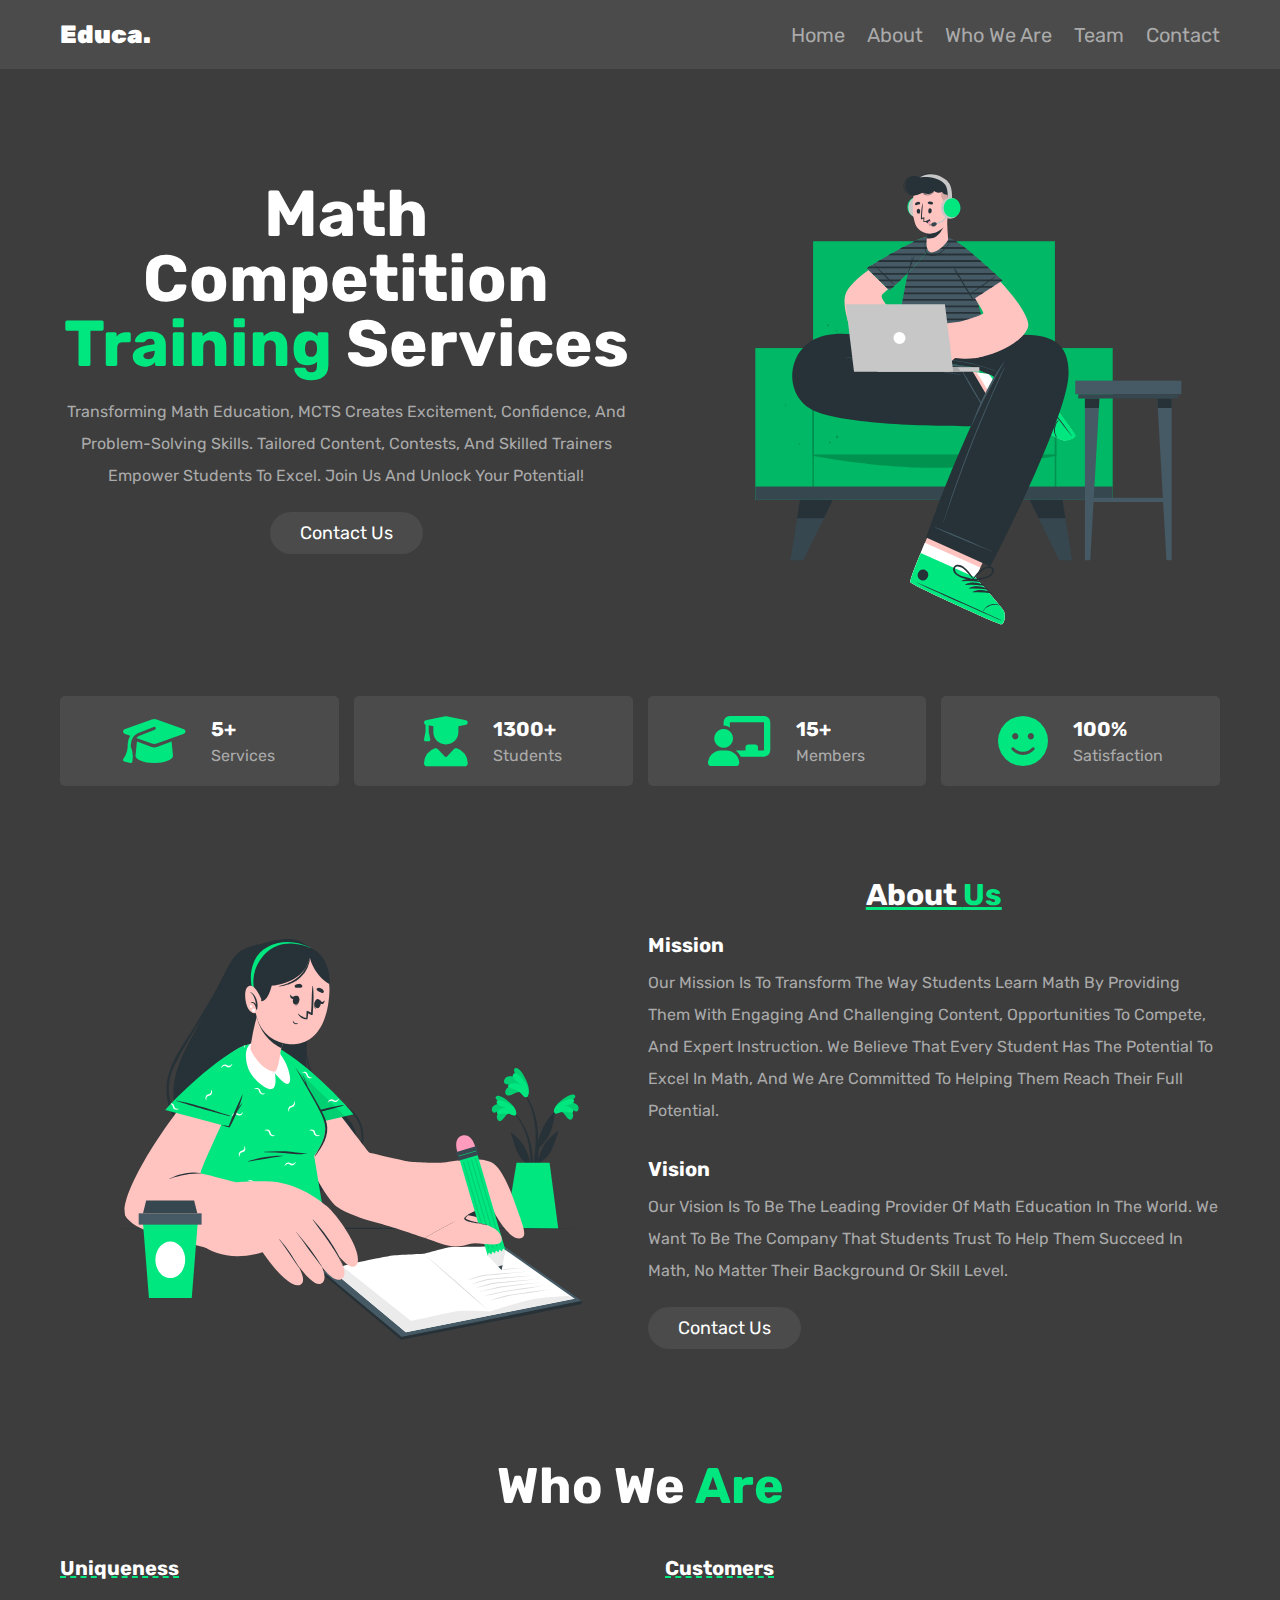
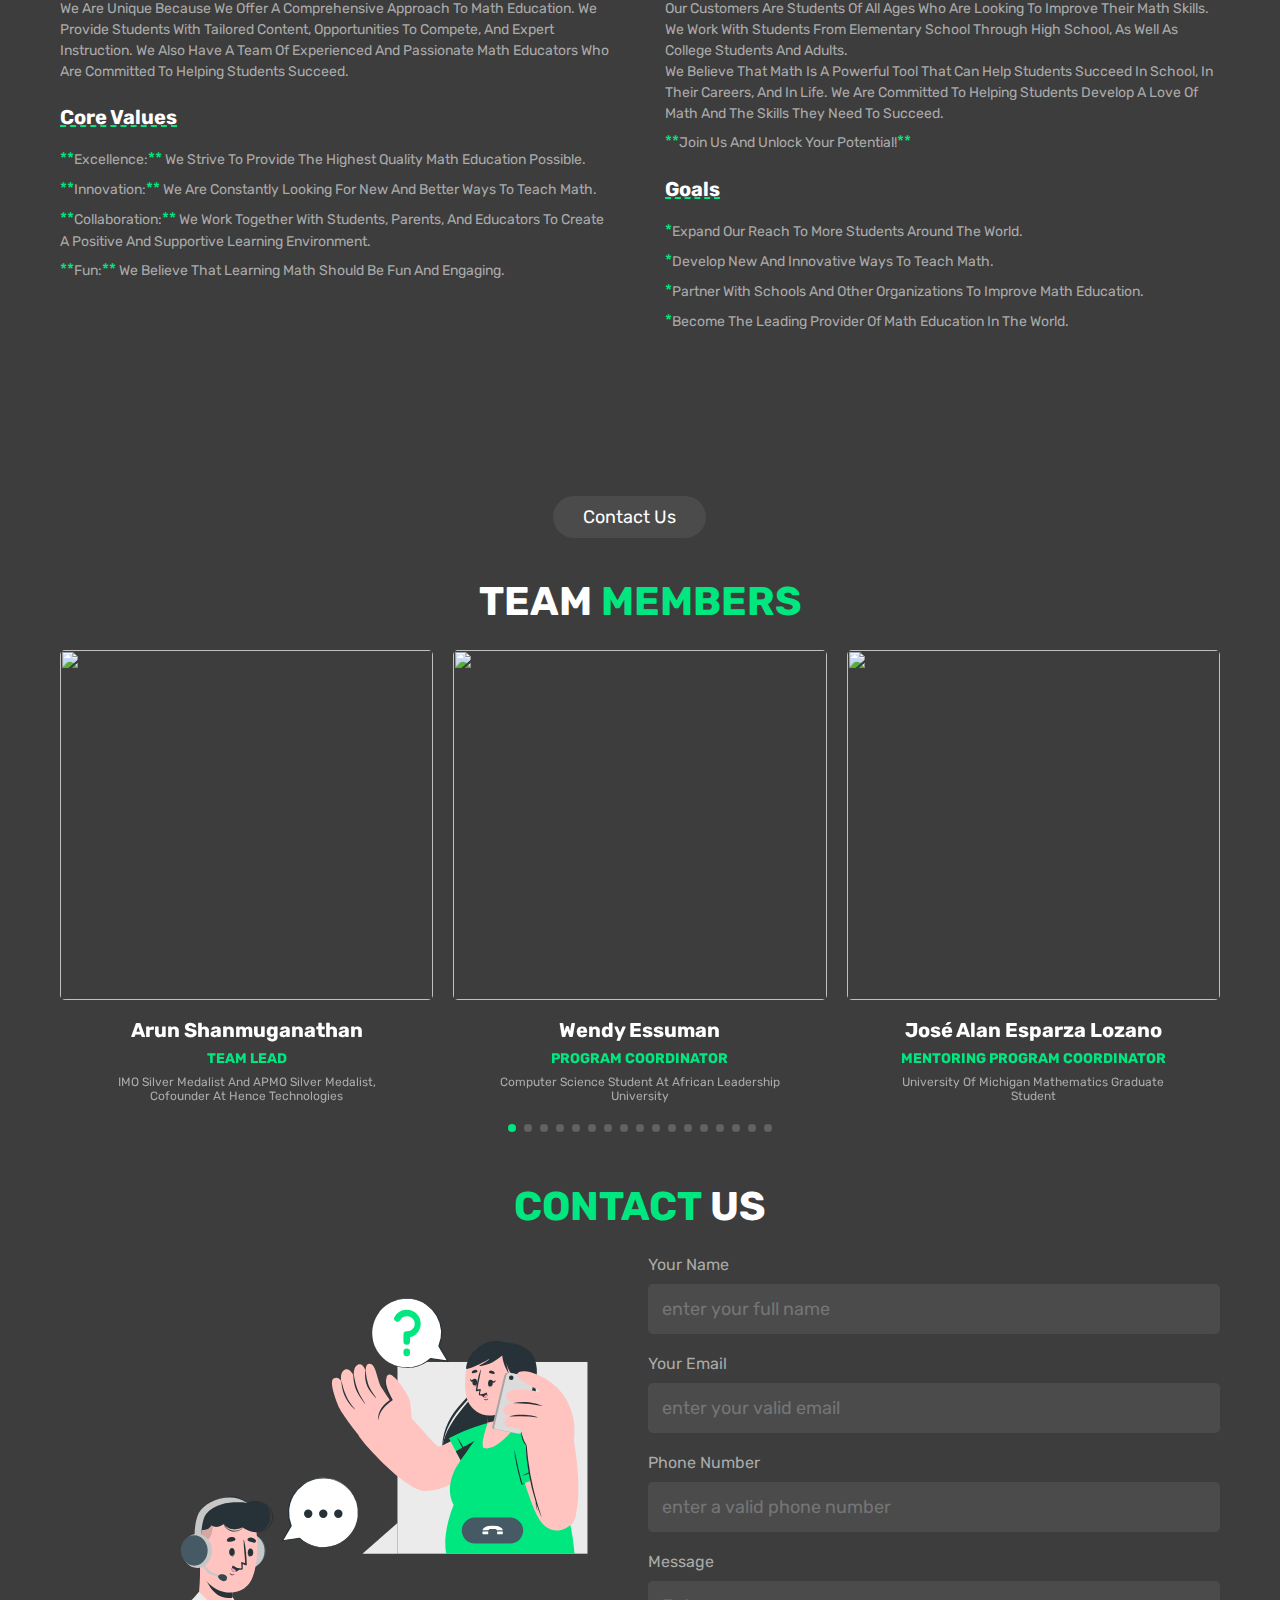
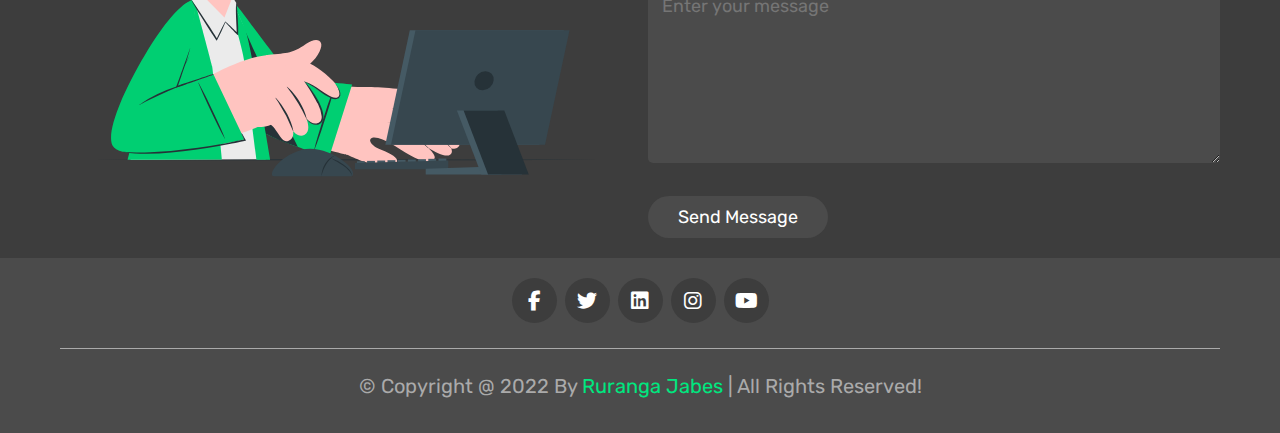
==== commit ad3be8ad: "finished whole website and updated missing info on who we are" ====
--- a/index.html
+++ b/index.html
@@ -31,9 +31,10 @@
         <nav class="navbar">
           <a href="#home">home</a>
           <a href="#about">about</a>
-          <a href="#courses">courses</a>
-          <a href="#teachers">teachers</a>
-          <a href="#reviews">reviews</a>
+          <a href="#whoWeAre">who we are</a>
+          <!-- <a href="#courses">services</a> -->
+          <a href="#teachers">Team</a>
+          <!-- <a href="#reviews">reviews</a> -->
           <a href="#contact">contact</a>
         </nav>
 
@@ -48,7 +49,13 @@
     <section class="home" id="home">
       <div class="row">
         <div class="content">
-          <h3>online <span>education</span></h3>
+          <h3>Math Competition <span>Training</span> Services</h3>
+          <p>
+            Transforming math education, MCTS creates excitement, confidence,
+            and problem-solving skills. Tailored content, contests, and skilled
+            trainers empower students to excel. Join us and unlock your
+            potential!
+          </p>
           <a href="#contact" class="btn">contact us</a>
         </div>
 
@@ -67,8 +74,8 @@
         <div class="box">
           <i class="fas fa-graduation-cap"></i>
           <div class="content">
-            <h3>150+</h3>
-            <p>courses</p>
+            <h3>5+</h3>
+            <p>Services</p>
           </div>
         </div>
 
@@ -83,8 +90,8 @@
         <div class="box">
           <i class="fas fa-chalkboard-user"></i>
           <div class="content">
-            <h3>80+</h3>
-            <p>teachers</p>
+            <h3>15+</h3>
+            <p>Members</p>
           </div>
         </div>
 
@@ -101,7 +108,6 @@
     <!-- couter section ends -->
 
     <!-- about section starts  -->
-
     <section class="about" id="about">
       <div class="row">
         <div class="image">
@@ -109,21 +115,30 @@
         </div>
 
         <div class="content">
-          <h3>why choose us?</h3>
-          <p>
-            Lorem ipsum dolor sit amet consectetur adipisicing elit. Cumque
-            quibusdam magni error, aut enim rerum?
+          <h3>About <span>us</span></h3>
+          <h2>Mission</h2>
+          <p>
+            Our mission is to transform the way students learn math by providing
+            them with engaging and challenging content, opportunities to
+            compete, and expert instruction. We believe that every student has
+            the potential to excel in math, and we are committed to helping them
+            reach their full potential.
+          </p>
+          <h2>Vision</h2>
+          <p>
+            Our vision is to be the leading provider of math education in the
+            world. We want to be the company that students trust to help them
+            succeed in math, no matter their background or skill level.
           </p>
           <a href="#contact" class="btn">contact us</a>
         </div>
       </div>
     </section>
-
     <!-- about section ends -->
 
     <!-- courses section starts  -->
-
-    <section class="courses" id="courses">
+    <!-- ============ Courses section is not necessary for now but can be added when needed ========= -->
+    <!-- <section class="courses" id="courses">
       <h1 class="heading">our <span>courses</span></h1>
 
       <div class="swiper course-slider">
@@ -179,6 +194,328 @@
             <p>
               Lorem, ipsum dolor sit amet consectetur adipisicing elit.
               Similique, repellat!
+            </p>
+          </div>
+        </div>
+
+        <div class="swiper-pagination"></div>
+      </div>
+    </section> -->
+
+    <!-- courses section ends -->
+
+    <!-- Who we are section starts  -->
+    <section class="whoWeAre" id="whoWeAre">
+      <h3>Who we <span>are</span></h3>
+      <div class="row">
+        <div class="content">
+          <h2>Uniqueness</h2>
+          <p>
+            We are unique because we offer a comprehensive approach to math
+            education. We provide students with tailored content, opportunities
+            to compete, and expert instruction. We also have a team of
+            experienced and passionate math educators who are committed to
+            helping students succeed.
+          </p>
+          <h2>Core Values</h2>
+          <p>
+            <span>**</span>Excellence:<span>**</span> We strive to provide the
+            highest quality math education possible.
+          </p>
+          <p>
+            <span>**</span>Innovation:<span>**</span> We are constantly looking
+            for new and better ways to teach math.
+          </p>
+          <p>
+            <span>**</span>Collaboration:<span>**</span> We work together with
+            students, parents, and educators to create a positive and supportive
+            learning environment.
+          </p>
+          <p>
+            <span>**</span>Fun:<span>**</span> We believe that learning math
+            should be fun and engaging.
+          </p>
+        </div>
+        <div class="content">
+          <h2>Customers</h2>
+          <p style="font-size: 1.4rem">
+            Our customers are students of all ages who are looking to improve
+            their math skills. We work with students from elementary school
+            through high school, as well as college students and adults.
+            <br />
+            We believe that math is a powerful tool that can help students
+            succeed in school, in their careers, and in life. We are committed
+            to helping students develop a love of math and the skills they need
+            to succeed.
+          </p>
+          <p>
+            <span>**</span>Join us and unlock your potential!<span>**</span>
+          </p>
+          <h2>Goals</h2>
+          <p>
+            <span>*</span>Expand our reach to more students around the world.
+          </p>
+          <p><span>*</span>Develop new and innovative ways to teach math.</p>
+          <p>
+            <span>*</span>Partner with schools and other organizations to
+            improve math education.
+          </p>
+          <p>
+            <span>*</span>Become the leading provider of math education in the
+            world.
+          </p>
+        </div>
+      </div>
+      <a href="#contact" class="btn">contact us</a>
+    </section>
+    <!-- Who we are section ends -->
+
+    <!-- teachers section starts  -->
+    <section class="teachers" id="teachers">
+      <h1 class="heading">Team <span>Members</span></h1>
+
+      <div class="swiper teachers-slider">
+        <div class="swiper-wrapper">
+          <div class="swiper-slide slide">
+            <img src="images/arun.jpg" alt="" />
+            <div class="share">
+              <a href="#" class="fab fa-facebook-f"></a>
+              <a href="#" class="fab fa-twitter"></a>
+              <a href="#" class="fab fa-instagram"></a>
+              <a href="#" class="fab fa-linkedin"></a>
+            </div>
+            <h3>Arun Shanmuganathan</h3>
+            <h2>TEAM LEAD</h2>
+            <p>
+              IMO Silver medalist and APMO Silver medalist, Cofounder at Hence
+              Technologies
+            </p>
+          </div>
+
+          <div class="swiper-slide slide">
+            <img src="images/wendy.jpg" alt="" />
+            <div class="share">
+              <a href="#" class="fab fa-facebook-f"></a>
+              <a href="#" class="fab fa-twitter"></a>
+              <a href="#" class="fab fa-instagram"></a>
+              <a href="#" class="fab fa-linkedin"></a>
+            </div>
+            <h3>Wendy Essuman</h3>
+            <h2>PROGRAM COORDINATOR</h2>
+            <p>Computer Science Student at African Leadership University</p>
+          </div>
+
+          <div class="swiper-slide slide">
+            <img src="images/jose.jpeg" alt="" />
+            <div class="share">
+              <a href="#" class="fab fa-facebook-f"></a>
+              <a href="#" class="fab fa-twitter"></a>
+              <a href="#" class="fab fa-instagram"></a>
+              <a href="#" class="fab fa-linkedin"></a>
+            </div>
+            <h3>José Alan Esparza Lozano</h3>
+            <h2>MENTORING PROGRAM COORDINATOR</h2>
+            <p>University of Michigan Mathematics Graduate Student</p>
+          </div>
+
+          <div class="swiper-slide slide">
+            <img src="images/jules.jpg" alt="" />
+            <div class="share">
+              <a href="#" class="fab fa-facebook-f"></a>
+              <a href="#" class="fab fa-twitter"></a>
+              <a href="#" class="fab fa-instagram"></a>
+              <a href="#" class="fab fa-linkedin"></a>
+            </div>
+            <h3>Jules Zirikana</h3>
+            <h2>COMMUNICATION OFFICER</h2>
+            <p>AIMS Rwanda Alumni, current CMU Africa Student</p>
+          </div>
+
+          <div class="swiper-slide slide">
+            <img src="images/isaac.jpg" alt="" />
+            <div class="share">
+              <a href="#" class="fab fa-facebook-f"></a>
+              <a href="#" class="fab fa-twitter"></a>
+              <a href="#" class="fab fa-instagram"></a>
+              <a href="#" class="fab fa-linkedin"></a>
+            </div>
+            <h3>Isaac Hitimana</h3>
+            <h2>PROGRAM SUPPORT OFFICER</h2>
+            <p>AIMS Rwanda Alumni, current CMU Africa Student</p>
+          </div>
+
+          <div class="swiper-slide slide">
+            <img src="images/nepo.jpg" alt="" />
+            <div class="share">
+              <a href="#" class="fab fa-facebook-f"></a>
+              <a href="#" class="fab fa-twitter"></a>
+              <a href="#" class="fab fa-instagram"></a>
+              <a href="#" class="fab fa-linkedin"></a>
+            </div>
+            <h3>Jean Nepo Munezero</h3>
+            <h2>ACADEMIC CONTENT COORDINATOR</h2>
+            <p>RwMOP Alum</p>
+          </div>
+
+          <div class="swiper-slide slide">
+            <img src="images/migabo.jpg" alt="" />
+            <div class="share">
+              <a href="#" class="fab fa-facebook-f"></a>
+              <a href="#" class="fab fa-twitter"></a>
+              <a href="#" class="fab fa-instagram"></a>
+              <a href="#" class="fab fa-linkedin"></a>
+            </div>
+            <h3>Evariste Migabo</h3>
+            <h2>ACADEMIC CONTENT COORDINATOR</h2>
+            <p>
+              RwMOP Alum , student at Gandhi Institute of Technology and
+              Management, India
+            </p>
+          </div>
+
+          <div class="swiper-slide slide">
+            <img src="images/kappy.jpg" alt="" />
+            <div class="share">
+              <a href="#" class="fab fa-facebook-f"></a>
+              <a href="#" class="fab fa-twitter"></a>
+              <a href="#" class="fab fa-instagram"></a>
+              <a href="#" class="fab fa-linkedin"></a>
+            </div>
+            <h3>Eric Uwanyagasani</h3>
+            <h2>SOCIAL MEDIA</h2>
+            <p>
+              RwMOP Alum, Computer and software engineering Student at
+              University of Rwanda
+            </p>
+          </div>
+
+          <div class="swiper-slide slide">
+            <img src="images/musangwa.jpg" alt="" />
+            <div class="share">
+              <a href="#" class="fab fa-facebook-f"></a>
+              <a href="#" class="fab fa-twitter"></a>
+              <a href="#" class="fab fa-instagram"></a>
+              <a href="#" class="fab fa-linkedin"></a>
+            </div>
+            <h3>Innocent Musangwa</h3>
+            <h2>OUTREACH AND MATH CLUB DEVELOPMENT OFFICER</h2>
+            <p>RwMOP Alumn, University of Rwanda</p>
+          </div>
+
+          <div class="swiper-slide slide">
+            <img src="images/christophe.jpeg" alt="" />
+            <div class="share">
+              <a href="#" class="fab fa-facebook-f"></a>
+              <a href="#" class="fab fa-twitter"></a>
+              <a href="#" class="fab fa-instagram"></a>
+              <a href="#" class="fab fa-linkedin"></a>
+            </div>
+            <h3>Christophe Kwizera</h3>
+            <h2>COMPETITION PLANNING</h2>
+            <p>RwMOP Alum, RICE University</p>
+          </div>
+
+          <div class="swiper-slide slide">
+            <img src="images/arnold.jpg" alt="" />
+            <div class="share">
+              <a href="#" class="fab fa-facebook-f"></a>
+              <a href="#" class="fab fa-twitter"></a>
+              <a href="#" class="fab fa-instagram"></a>
+              <a href="#" class="fab fa-linkedin"></a>
+            </div>
+            <h3>Arnold Hategekimana</h3>
+            <h2>QUALITY ASSURANCE & OVERSIGHT</h2>
+            <p>RwMOP Alum</p>
+          </div>
+
+          <div class="swiper-slide slide">
+            <img src="images/nkundayezu.jpg" alt="" />
+            <div class="share">
+              <a href="#" class="fab fa-facebook-f"></a>
+              <a href="#" class="fab fa-twitter"></a>
+              <a href="#" class="fab fa-instagram"></a>
+              <a href="#" class="fab fa-linkedin"></a>
+            </div>
+            <h3>Emmanuel Nkundayezu</h3>
+            <h2>QUALITY ASSURANCE & OVERSIGHT</h2>
+            <p>RwMOP Alum</p>
+          </div>
+
+          <div class="swiper-slide slide">
+            <img src="images/asafu.jpg" alt="" />
+            <div class="share">
+              <a href="#" class="fab fa-facebook-f"></a>
+              <a href="#" class="fab fa-twitter"></a>
+              <a href="#" class="fab fa-instagram"></a>
+              <a href="#" class="fab fa-linkedin"></a>
+            </div>
+            <h3>Asafu Tuyisenge</h3>
+            <h2>QUALITY ASSURANCE & OVERSIGHT</h2>
+            <p>RwMOP Alum</p>
+          </div>
+
+          <div class="swiper-slide slide">
+            <img src="images/adrien.jpeg" alt="" />
+            <div class="share">
+              <a href="#" class="fab fa-facebook-f"></a>
+              <a href="#" class="fab fa-twitter"></a>
+              <a href="#" class="fab fa-instagram"></a>
+              <a href="#" class="fab fa-linkedin"></a>
+            </div>
+            <h3>Adrien Ndeze</h3>
+            <h2>COMPETITION PLANNING</h2>
+            <p>
+              RwMOP Alum , Student at University of Global Health Equity in
+              Rwanda
+            </p>
+          </div>
+
+          <div class="swiper-slide slide">
+            <img src="images/fravienne.jpeg" alt="" />
+            <div class="share">
+              <a href="#" class="fab fa-facebook-f"></a>
+              <a href="#" class="fab fa-twitter"></a>
+              <a href="#" class="fab fa-instagram"></a>
+              <a href="#" class="fab fa-linkedin"></a>
+            </div>
+            <h3>Ange Fravienne</h3>
+            <h2>QUALITY ASSURANCE & OVERSIGHT</h2>
+            <p>
+              RwMOP Alum , Student at Moscow Engineering Physics Institute
+              (MEPI) in Russia
+            </p>
+          </div>
+
+          <!-- members with no pictures -->
+          <div class="swiper-slide slide">
+            <img src="images/homg-img.svg" alt="No picture" />
+            <div class="share">
+              <a href="#" class="fab fa-facebook-f"></a>
+              <a href="#" class="fab fa-twitter"></a>
+              <a href="#" class="fab fa-instagram"></a>
+              <a href="#" class="fab fa-linkedin"></a>
+            </div>
+            <h3>Richard Magambo</h3>
+            <h2>ACADEMIC CONTENT COORDINATOR</h2>
+            <p>
+              RwMOP Alum , Student at Moscow Engineering Physics Institute
+              (MEPI) in Russia
+            </p>
+          </div>
+
+          <div class="swiper-slide slide">
+            <img src="images/homg-img.svg" alt="No picture" />
+            <div class="share">
+              <a href="#" class="fab fa-facebook-f"></a>
+              <a href="#" class="fab fa-twitter"></a>
+              <a href="#" class="fab fa-instagram"></a>
+              <a href="#" class="fab fa-linkedin"></a>
+            </div>
+            <h3>Jessica Weitbrecht</h3>
+            <h2>PROGRAM DIRECTOR</h2>
+            <p>
+              Honourable Mention for Ireland at IMO, Previously Outreach
+              Co-ordinator and Senior Tutor at AIMS
             </p>
           </div>
         </div>
@@ -186,92 +523,11 @@
         <div class="swiper-pagination"></div>
       </div>
     </section>
-
-    <!-- courses section ends -->
-
-    <!-- teachers section starts  -->
-
-    <section class="teachers" id="teachers">
-      <h1 class="heading">expert <span>tutors</span></h1>
-
-      <div class="swiper teachers-slider">
-        <div class="swiper-wrapper">
-          <div class="swiper-slide slide">
-            <img src="images/tutor-1.png" alt="" />
-            <div class="share">
-              <a href="#" class="fab fa-facebook-f"></a>
-              <a href="#" class="fab fa-twitter"></a>
-              <a href="#" class="fab fa-instagram"></a>
-              <a href="#" class="fab fa-linkedin"></a>
-            </div>
-            <h3>john deo</h3>
-          </div>
-
-          <div class="swiper-slide slide">
-            <img src="images/tutor-2.png" alt="" />
-            <div class="share">
-              <a href="#" class="fab fa-facebook-f"></a>
-              <a href="#" class="fab fa-twitter"></a>
-              <a href="#" class="fab fa-instagram"></a>
-              <a href="#" class="fab fa-linkedin"></a>
-            </div>
-            <h3>john deo</h3>
-          </div>
-
-          <div class="swiper-slide slide">
-            <img src="images/tutor-3.png" alt="" />
-            <div class="share">
-              <a href="#" class="fab fa-facebook-f"></a>
-              <a href="#" class="fab fa-twitter"></a>
-              <a href="#" class="fab fa-instagram"></a>
-              <a href="#" class="fab fa-linkedin"></a>
-            </div>
-            <h3>john deo</h3>
-          </div>
-
-          <div class="swiper-slide slide">
-            <img src="images/tutor-4.png" alt="" />
-            <div class="share">
-              <a href="#" class="fab fa-facebook-f"></a>
-              <a href="#" class="fab fa-twitter"></a>
-              <a href="#" class="fab fa-instagram"></a>
-              <a href="#" class="fab fa-linkedin"></a>
-            </div>
-            <h3>john deo</h3>
-          </div>
-
-          <div class="swiper-slide slide">
-            <img src="images/tutor-5.png" alt="" />
-            <div class="share">
-              <a href="#" class="fab fa-facebook-f"></a>
-              <a href="#" class="fab fa-twitter"></a>
-              <a href="#" class="fab fa-instagram"></a>
-              <a href="#" class="fab fa-linkedin"></a>
-            </div>
-            <h3>john deo</h3>
-          </div>
-
-          <div class="swiper-slide slide">
-            <img src="images/tutor-6.png" alt="" />
-            <div class="share">
-              <a href="#" class="fab fa-facebook-f"></a>
-              <a href="#" class="fab fa-twitter"></a>
-              <a href="#" class="fab fa-instagram"></a>
-              <a href="#" class="fab fa-linkedin"></a>
-            </div>
-            <h3>john deo</h3>
-          </div>
-        </div>
-
-        <div class="swiper-pagination"></div>
-      </div>
-    </section>
-
     <!-- teachers section ends -->
 
     <!-- reviews section starts  -->
-
-    <section class="reviews" id="reviews">
+    <!-- Reviews are not necessary, but you can uncomment the if needed -->
+    <!-- <section class="reviews" id="reviews">
       <h1 class="heading">student's <span>reviews</span></h1>
 
       <div class="swiper reviews-slider">
@@ -405,12 +661,10 @@
 
         <div class="swiper-pagination"></div>
       </div>
-    </section>
-
+    </section> -->
     <!-- reviews section ends -->
 
     <!-- contact section starts  -->
-
     <section class="contact" id="contact">
       <h1 class="heading"><span>contact</span> us</h1>
 
@@ -438,18 +692,28 @@
             name="email"
             class="box"
           />
-          <span>your number</span>
+          <span>phone number</span>
           <input
             type="number"
             required
-            placeholder="enter your valid number"
+            placeholder="enter a valid phone number"
             max="9999999999"
             min="0"
             name="number"
             class="box"
             onkeypress="if(this.value.length == 10) return false;"
           />
-          <span>select course</span>
+          <span>Message</span>
+          <textarea
+            name="message"
+            id="message"
+            rows="7"
+            class="box"
+            placeholder="Enter your message"
+          ></textarea>
+
+          <!-- Select course and gender are not necessary for now but you can uncomment them if needed. -->
+          <!-- <span>select course</span>
           <select name="couses" class="box" required>
             <option value="" disabled selected>select the course --</option>
             <option value="web developement">web developement</option>
@@ -470,16 +734,15 @@
             <label for="male">male</label>
             <input type="radio" name="gender" value="female" id="female" />
             <label for="female">female</label>
-          </div>
+          </div> -->
+
           <input type="submit" value="send message" class="btn" name="send" />
         </form>
       </div>
     </section>
-
     <!-- contact section ends -->
 
     <!-- footer section starts  -->
-
     <footer class="footer">
       <section>
         <div class="share">
@@ -496,7 +759,6 @@
         </div>
       </section>
     </footer>
-
     <!-- footer section ends -->
 
     <!-- swiper js link  -->
--- a/css/style.css
+++ b/css/style.css
@@ -105,6 +105,7 @@
 
 .header .flex .logo {
   font-size: 2.5rem;
+  font-weight: 900;
   color: var(--white);
 }
 
@@ -151,7 +152,7 @@
 
 .home .row .content h3 {
   margin-bottom: 1rem;
-  font-size: 10rem;
+  font-size: 6.5rem;
   color: var(--white);
   line-height: 1;
 }
@@ -209,19 +210,85 @@
 }
 
 .about .row .content {
-  text-align: center;
+  text-align: start;
   flex: 1 1 40rem;
 }
 
 .about .row .content h3 {
   font-size: 3rem;
-  color: var(--white);
-}
-
-.about .row .content p {
+  text-align: center;
+  text-decoration: underline var(--green);
+  color: var(--white);
+}
+
+.about .row .content h2 {
+  font-size: 2rem;
+  color: var(--white);
+  margin-top: 2rem;
+}
+
+.about .row .content span {
+  font-size: 3rem;
+  color: var(--green);
+}
+
+.about .row .content p,
+.home .row .content p {
   padding: 1rem 0;
   line-height: 2;
   font-size: 1.6rem;
+  color: var(--light-white);
+}
+
+.whoWeAre a {
+  margin-left: 42.5%;
+}
+.whoWeAre .row {
+  display: flex;
+  align-items: center;
+  gap: 5rem;
+  flex-wrap: wrap;
+}
+
+.whoWeAre .row .content {
+  text-align: start;
+  flex: 1 1 40rem;
+  height: 60vh;
+}
+
+.whoWeAre h3 {
+  margin-top: 1.5rem;
+  margin-bottom: 2rem;
+  font-size: 5rem;
+  color: var(--white);
+  text-align: center;
+}
+
+.whoWeAre span {
+  color: var(--green);
+}
+
+.whoWeAre a {
+  margin-top: 2rem;
+}
+
+.whoWeAre .row .content h2 {
+  font-size: 2rem;
+  color: var(--white);
+  margin-top: 2rem;
+  margin-bottom: 1.5rem;
+  text-decoration: underline dashed var(--green);
+}
+
+.whoWeAre .row .content span {
+  font-size: 1.6rem;
+  color: var(--green);
+}
+
+.whoWeAre .row .content p {
+  padding: 0.3rem 0;
+  line-height: 1.5;
+  font-size: 1.4rem;
   color: var(--light-white);
 }
 
@@ -264,10 +331,11 @@
   overflow: hidden;
   margin-bottom: 4rem;
   user-select: none;
+  text-align: center;
 }
 
 .teachers .slide img {
-  height: 55rem;
+  height: 35rem;
   width: 100%;
   object-fit: cover;
   border-radius: 0.5rem;
@@ -276,8 +344,20 @@
 .teachers .slide h3 {
   margin-top: 1.5rem;
   font-size: 2rem;
-  text-align: center;
-  color: var(--white);
+  color: var(--white);
+}
+
+.teachers .slide h2 {
+  margin: 0.8rem 0;
+  font-size: 1.4rem;
+  color: var(--green);
+}
+
+.teachers .slide p {
+  font-size: 1.2rem;
+  margin: 0 10%;
+  width: 80%;
+  color: var(--light-white);
 }
 
 .teachers .slide .share {
@@ -464,6 +544,39 @@
   .home .row .content h3 {
     font-size: 8rem;
   }
+
+  .teachers .slide img {
+    height: 40rem;
+    object-fit: scale-down;
+  }
+
+  .teachers .slide h3 {
+    margin-top: 1.5rem;
+    font-size: 2rem;
+    color: var(--white);
+  }
+
+  .teachers .slide h2 {
+    margin: 0.8rem 0;
+    font-size: 1.6rem;
+  }
+
+  .teachers .slide p {
+    font-size: 1.5rem;
+    margin: 0 10%;
+    width: 80%;
+  }
+
+  .whoWeAre .row .content {
+    min-height: 60vh;
+    height: max-content;
+    padding: 2rem;
+  }
+
+  .whoWeAre .row .content h2 {
+    margin-top: 2rem;
+    margin-bottom: 1.5rem;
+  }
 }
 
 @media (max-width: 768px) {
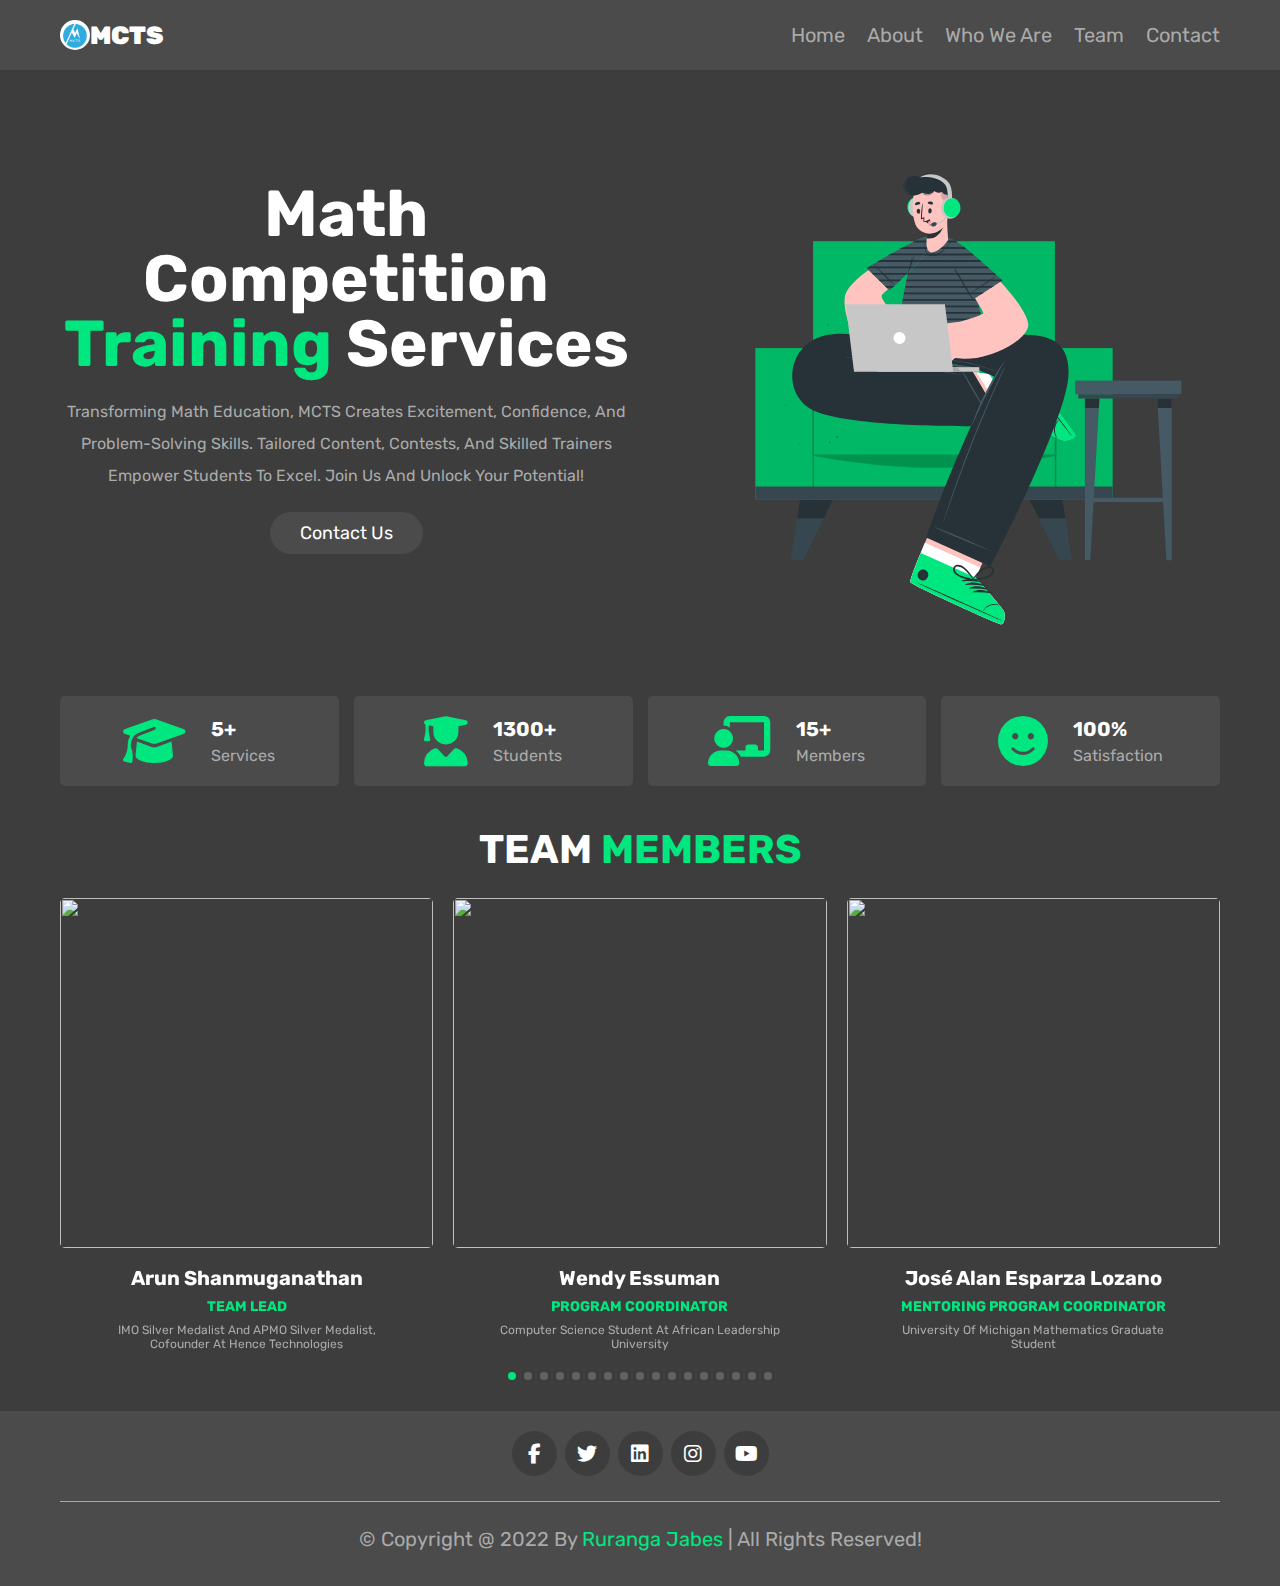
==== commit 0663f284: "added logo and made multiple pages" ====
--- a/index.html
+++ b/index.html
@@ -4,7 +4,7 @@
     <meta charset="UTF-8" />
     <meta http-equiv="X-UA-Compatible" content="IE=edge" />
     <meta name="viewport" content="width=device-width, initial-scale=1.0" />
-    <title>Complete Responsive Online Education Website Design</title>
+    <title>Mathematics Competitions Training Services</title>
 
     <!-- swiper css link  -->
     <link
@@ -26,16 +26,18 @@
 
     <header class="header">
       <section class="flex">
-        <a href="#home" class="logo">educa.</a>
+        <a href="#home" class="logo">
+          <img src="./images/logo.png" alt="" /> MCTS
+        </a>
 
         <nav class="navbar">
           <a href="#home">home</a>
-          <a href="#about">about</a>
-          <a href="#whoWeAre">who we are</a>
+          <a href="./pages/aboutus.html">about</a>
+          <a href="./pages/aboutus.html#whoWeAre">who we are</a>
           <!-- <a href="#courses">services</a> -->
           <a href="#teachers">Team</a>
           <!-- <a href="#reviews">reviews</a> -->
-          <a href="#contact">contact</a>
+          <a href="./pages/contactus.html">contact</a>
         </nav>
 
         <div id="menu-btn" class="fas fa-bars"></div>
@@ -56,7 +58,7 @@
             trainers empower students to excel. Join us and unlock your
             potential!
           </p>
-          <a href="#contact" class="btn">contact us</a>
+          <a href="./pages/contactus.html" class="btn">contact us</a>
         </div>
 
         <div class="image">
@@ -107,35 +109,6 @@
 
     <!-- couter section ends -->
 
-    <!-- about section starts  -->
-    <section class="about" id="about">
-      <div class="row">
-        <div class="image">
-          <img src="images/about-img.svg" alt="" />
-        </div>
-
-        <div class="content">
-          <h3>About <span>us</span></h3>
-          <h2>Mission</h2>
-          <p>
-            Our mission is to transform the way students learn math by providing
-            them with engaging and challenging content, opportunities to
-            compete, and expert instruction. We believe that every student has
-            the potential to excel in math, and we are committed to helping them
-            reach their full potential.
-          </p>
-          <h2>Vision</h2>
-          <p>
-            Our vision is to be the leading provider of math education in the
-            world. We want to be the company that students trust to help them
-            succeed in math, no matter their background or skill level.
-          </p>
-          <a href="#contact" class="btn">contact us</a>
-        </div>
-      </div>
-    </section>
-    <!-- about section ends -->
-
     <!-- courses section starts  -->
     <!-- ============ Courses section is not necessary for now but can be added when needed ========= -->
     <!-- <section class="courses" id="courses">
@@ -203,72 +176,6 @@
     </section> -->
 
     <!-- courses section ends -->
-
-    <!-- Who we are section starts  -->
-    <section class="whoWeAre" id="whoWeAre">
-      <h3>Who we <span>are</span></h3>
-      <div class="row">
-        <div class="content">
-          <h2>Uniqueness</h2>
-          <p>
-            We are unique because we offer a comprehensive approach to math
-            education. We provide students with tailored content, opportunities
-            to compete, and expert instruction. We also have a team of
-            experienced and passionate math educators who are committed to
-            helping students succeed.
-          </p>
-          <h2>Core Values</h2>
-          <p>
-            <span>**</span>Excellence:<span>**</span> We strive to provide the
-            highest quality math education possible.
-          </p>
-          <p>
-            <span>**</span>Innovation:<span>**</span> We are constantly looking
-            for new and better ways to teach math.
-          </p>
-          <p>
-            <span>**</span>Collaboration:<span>**</span> We work together with
-            students, parents, and educators to create a positive and supportive
-            learning environment.
-          </p>
-          <p>
-            <span>**</span>Fun:<span>**</span> We believe that learning math
-            should be fun and engaging.
-          </p>
-        </div>
-        <div class="content">
-          <h2>Customers</h2>
-          <p style="font-size: 1.4rem">
-            Our customers are students of all ages who are looking to improve
-            their math skills. We work with students from elementary school
-            through high school, as well as college students and adults.
-            <br />
-            We believe that math is a powerful tool that can help students
-            succeed in school, in their careers, and in life. We are committed
-            to helping students develop a love of math and the skills they need
-            to succeed.
-          </p>
-          <p>
-            <span>**</span>Join us and unlock your potential!<span>**</span>
-          </p>
-          <h2>Goals</h2>
-          <p>
-            <span>*</span>Expand our reach to more students around the world.
-          </p>
-          <p><span>*</span>Develop new and innovative ways to teach math.</p>
-          <p>
-            <span>*</span>Partner with schools and other organizations to
-            improve math education.
-          </p>
-          <p>
-            <span>*</span>Become the leading provider of math education in the
-            world.
-          </p>
-        </div>
-      </div>
-      <a href="#contact" class="btn">contact us</a>
-    </section>
-    <!-- Who we are section ends -->
 
     <!-- teachers section starts  -->
     <section class="teachers" id="teachers">
@@ -663,84 +570,6 @@
       </div>
     </section> -->
     <!-- reviews section ends -->
-
-    <!-- contact section starts  -->
-    <section class="contact" id="contact">
-      <h1 class="heading"><span>contact</span> us</h1>
-
-      <div class="row">
-        <div class="image">
-          <img src="images/contact-img.svg" alt="" />
-        </div>
-
-        <form action="" method="post">
-          <span>your name</span>
-          <input
-            type="text"
-            required
-            placeholder="enter your full name"
-            maxlength="50"
-            name="name"
-            class="box"
-          />
-          <span>your email</span>
-          <input
-            type="email"
-            required
-            placeholder="enter your valid email"
-            maxlength="50"
-            name="email"
-            class="box"
-          />
-          <span>phone number</span>
-          <input
-            type="number"
-            required
-            placeholder="enter a valid phone number"
-            max="9999999999"
-            min="0"
-            name="number"
-            class="box"
-            onkeypress="if(this.value.length == 10) return false;"
-          />
-          <span>Message</span>
-          <textarea
-            name="message"
-            id="message"
-            rows="7"
-            class="box"
-            placeholder="Enter your message"
-          ></textarea>
-
-          <!-- Select course and gender are not necessary for now but you can uncomment them if needed. -->
-          <!-- <span>select course</span>
-          <select name="couses" class="box" required>
-            <option value="" disabled selected>select the course --</option>
-            <option value="web developement">web developement</option>
-            <option value="science and biology">science and biology</option>
-            <option value="engineering">engineering</option>
-            <option value="digital marketing">digital marketing</option>
-            <option value="graphic design">graphic design</option>
-            <option value="teaching">teaching</option>
-            <option value="social studies">social studies</option>
-            <option value="data analysis">data analysis</option>
-            <option value="artificial intelligence">
-              artificial intelligence
-            </option>
-          </select>
-          <span>select gender</span>
-          <div class="radio">
-            <input type="radio" name="gender" value="male" id="male" />
-            <label for="male">male</label>
-            <input type="radio" name="gender" value="female" id="female" />
-            <label for="female">female</label>
-          </div> -->
-
-          <input type="submit" value="send message" class="btn" name="send" />
-        </form>
-      </div>
-    </section>
-    <!-- contact section ends -->
 
     <!-- footer section starts  -->
     <footer class="footer">
--- a/css/style.css
+++ b/css/style.css
@@ -106,6 +106,15 @@
 .header .flex .logo {
   font-size: 2.5rem;
   font-weight: 900;
+  display: flex;
+  align-items: center;
+  color: var(--white);
+}
+
+.header .flex .logo img {
+  width: 3rem;
+  height: 3rem;
+  border-radius: 50%;
   color: var(--white);
 }
 
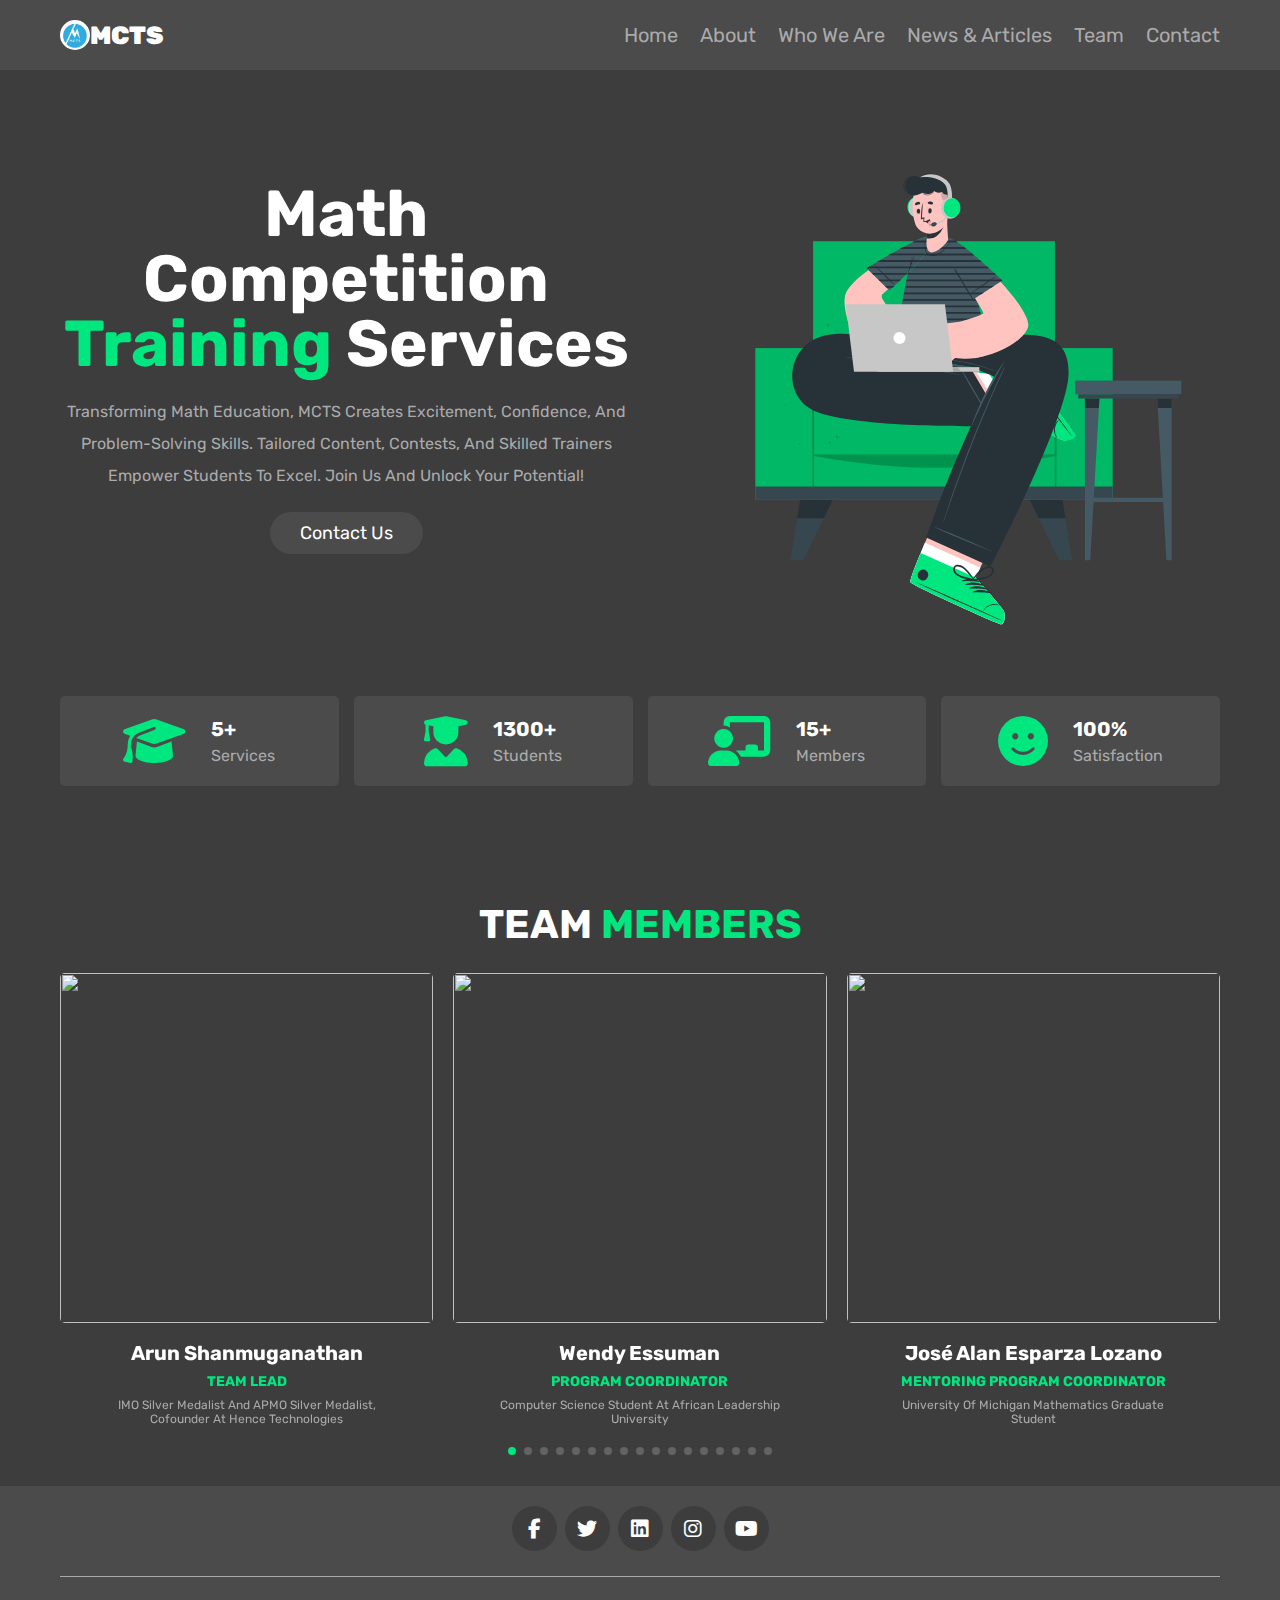
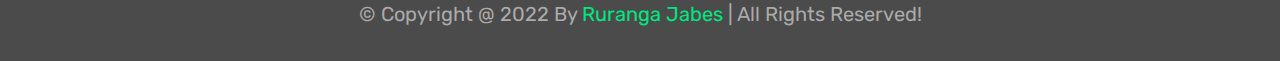
==== commit f1788512: "Add files via upload" ====
--- a/index.html
+++ b/index.html
@@ -1,599 +1,600 @@
-<!DOCTYPE html>
-<html lang="en">
-  <head>
-    <meta charset="UTF-8" />
-    <meta http-equiv="X-UA-Compatible" content="IE=edge" />
-    <meta name="viewport" content="width=device-width, initial-scale=1.0" />
-    <title>Mathematics Competitions Training Services</title>
-
-    <!-- swiper css link  -->
-    <link
-      rel="stylesheet"
-      href="https://cdn.jsdelivr.net/npm/swiper@10/swiper-bundle.min.css"
-    />
-
-    <!-- font awesome cdn link  -->
-    <link
-      rel="stylesheet"
-      href="https://cdnjs.cloudflare.com/ajax/libs/font-awesome/6.1.1/css/all.min.css"
-    />
-
-    <!-- custom css file link  -->
-    <link rel="stylesheet" href="css/style.css" />
-  </head>
-  <body>
-    <!-- header section starts  -->
-
-    <header class="header">
-      <section class="flex">
-        <a href="#home" class="logo">
-          <img src="./images/logo.png" alt="" /> MCTS
-        </a>
-
-        <nav class="navbar">
-          <a href="#home">home</a>
-          <a href="./pages/aboutus.html">about</a>
-          <a href="./pages/aboutus.html#whoWeAre">who we are</a>
-          <!-- <a href="#courses">services</a> -->
-          <a href="#teachers">Team</a>
-          <!-- <a href="#reviews">reviews</a> -->
-          <a href="./pages/contactus.html">contact</a>
-        </nav>
-
-        <div id="menu-btn" class="fas fa-bars"></div>
-      </section>
-    </header>
-
-    <!-- header section ends -->
-
-    <!-- home section starts  -->
-
-    <section class="home" id="home">
-      <div class="row">
-        <div class="content">
-          <h3>Math Competition <span>Training</span> Services</h3>
-          <p>
-            Transforming math education, MCTS creates excitement, confidence,
-            and problem-solving skills. Tailored content, contests, and skilled
-            trainers empower students to excel. Join us and unlock your
-            potential!
-          </p>
-          <a href="./pages/contactus.html" class="btn">contact us</a>
-        </div>
-
-        <div class="image">
-          <img src="images/homg-img.svg" alt="" />
-        </div>
-      </div>
-    </section>
-
-    <!-- home section ends -->
-
-    <!-- couter section stars  -->
-
-    <section class="count">
-      <div class="box-container">
-        <div class="box">
-          <i class="fas fa-graduation-cap"></i>
-          <div class="content">
-            <h3>5+</h3>
-            <p>Services</p>
-          </div>
-        </div>
-
-        <div class="box">
-          <i class="fas fa-user-graduate"></i>
-          <div class="content">
-            <h3>1300+</h3>
-            <p>students</p>
-          </div>
-        </div>
-
-        <div class="box">
-          <i class="fas fa-chalkboard-user"></i>
-          <div class="content">
-            <h3>15+</h3>
-            <p>Members</p>
-          </div>
-        </div>
-
-        <div class="box">
-          <i class="fas fa-face-smile"></i>
-          <div class="content">
-            <h3>100%</h3>
-            <p>satisfaction</p>
-          </div>
-        </div>
-      </div>
-    </section>
-
-    <!-- couter section ends -->
-
-    <!-- courses section starts  -->
-    <!-- ============ Courses section is not necessary for now but can be added when needed ========= -->
-    <!-- <section class="courses" id="courses">
-      <h1 class="heading">our <span>courses</span></h1>
-
-      <div class="swiper course-slider">
-        <div class="swiper-wrapper">
-          <div class="swiper-slide slide">
-            <img src="images/course-1.svg" alt="" />
-            <h3>web development</h3>
-            <p>
-              Lorem, ipsum dolor sit amet consectetur adipisicing elit.
-              Similique, repellat!
-            </p>
-          </div>
-
-          <div class="swiper-slide slide">
-            <img src="images/course-2.svg" alt="" />
-            <h3>digital marketing</h3>
-            <p>
-              Lorem, ipsum dolor sit amet consectetur adipisicing elit.
-              Similique, repellat!
-            </p>
-          </div>
-
-          <div class="swiper-slide slide">
-            <img src="images/course-3.svg" alt="" />
-            <h3>science and biology</h3>
-            <p>
-              Lorem, ipsum dolor sit amet consectetur adipisicing elit.
-              Similique, repellat!
-            </p>
-          </div>
-
-          <div class="swiper-slide slide">
-            <img src="images/course-4.svg" alt="" />
-            <h3>graphic design</h3>
-            <p>
-              Lorem, ipsum dolor sit amet consectetur adipisicing elit.
-              Similique, repellat!
-            </p>
-          </div>
-
-          <div class="swiper-slide slide">
-            <img src="images/course-5.svg" alt="" />
-            <h3>teaching</h3>
-            <p>
-              Lorem, ipsum dolor sit amet consectetur adipisicing elit.
-              Similique, repellat!
-            </p>
-          </div>
-
-          <div class="swiper-slide slide">
-            <img src="images/course-6.svg" alt="" />
-            <h3>engineering</h3>
-            <p>
-              Lorem, ipsum dolor sit amet consectetur adipisicing elit.
-              Similique, repellat!
-            </p>
-          </div>
-        </div>
-
-        <div class="swiper-pagination"></div>
-      </div>
-    </section> -->
-
-    <!-- courses section ends -->
-
-    <!-- teachers section starts  -->
-    <section class="teachers" id="teachers">
-      <h1 class="heading">Team <span>Members</span></h1>
-
-      <div class="swiper teachers-slider">
-        <div class="swiper-wrapper">
-          <div class="swiper-slide slide">
-            <img src="images/arun.jpg" alt="" />
-            <div class="share">
-              <a href="#" class="fab fa-facebook-f"></a>
-              <a href="#" class="fab fa-twitter"></a>
-              <a href="#" class="fab fa-instagram"></a>
-              <a href="#" class="fab fa-linkedin"></a>
-            </div>
-            <h3>Arun Shanmuganathan</h3>
-            <h2>TEAM LEAD</h2>
-            <p>
-              IMO Silver medalist and APMO Silver medalist, Cofounder at Hence
-              Technologies
-            </p>
-          </div>
-
-          <div class="swiper-slide slide">
-            <img src="images/wendy.jpg" alt="" />
-            <div class="share">
-              <a href="#" class="fab fa-facebook-f"></a>
-              <a href="#" class="fab fa-twitter"></a>
-              <a href="#" class="fab fa-instagram"></a>
-              <a href="#" class="fab fa-linkedin"></a>
-            </div>
-            <h3>Wendy Essuman</h3>
-            <h2>PROGRAM COORDINATOR</h2>
-            <p>Computer Science Student at African Leadership University</p>
-          </div>
-
-          <div class="swiper-slide slide">
-            <img src="images/jose.jpeg" alt="" />
-            <div class="share">
-              <a href="#" class="fab fa-facebook-f"></a>
-              <a href="#" class="fab fa-twitter"></a>
-              <a href="#" class="fab fa-instagram"></a>
-              <a href="#" class="fab fa-linkedin"></a>
-            </div>
-            <h3>José Alan Esparza Lozano</h3>
-            <h2>MENTORING PROGRAM COORDINATOR</h2>
-            <p>University of Michigan Mathematics Graduate Student</p>
-          </div>
-
-          <div class="swiper-slide slide">
-            <img src="images/jules.jpg" alt="" />
-            <div class="share">
-              <a href="#" class="fab fa-facebook-f"></a>
-              <a href="#" class="fab fa-twitter"></a>
-              <a href="#" class="fab fa-instagram"></a>
-              <a href="#" class="fab fa-linkedin"></a>
-            </div>
-            <h3>Jules Zirikana</h3>
-            <h2>COMMUNICATION OFFICER</h2>
-            <p>AIMS Rwanda Alumni, current CMU Africa Student</p>
-          </div>
-
-          <div class="swiper-slide slide">
-            <img src="images/isaac.jpg" alt="" />
-            <div class="share">
-              <a href="#" class="fab fa-facebook-f"></a>
-              <a href="#" class="fab fa-twitter"></a>
-              <a href="#" class="fab fa-instagram"></a>
-              <a href="#" class="fab fa-linkedin"></a>
-            </div>
-            <h3>Isaac Hitimana</h3>
-            <h2>PROGRAM SUPPORT OFFICER</h2>
-            <p>AIMS Rwanda Alumni, current CMU Africa Student</p>
-          </div>
-
-          <div class="swiper-slide slide">
-            <img src="images/nepo.jpg" alt="" />
-            <div class="share">
-              <a href="#" class="fab fa-facebook-f"></a>
-              <a href="#" class="fab fa-twitter"></a>
-              <a href="#" class="fab fa-instagram"></a>
-              <a href="#" class="fab fa-linkedin"></a>
-            </div>
-            <h3>Jean Nepo Munezero</h3>
-            <h2>ACADEMIC CONTENT COORDINATOR</h2>
-            <p>RwMOP Alum</p>
-          </div>
-
-          <div class="swiper-slide slide">
-            <img src="images/migabo.jpg" alt="" />
-            <div class="share">
-              <a href="#" class="fab fa-facebook-f"></a>
-              <a href="#" class="fab fa-twitter"></a>
-              <a href="#" class="fab fa-instagram"></a>
-              <a href="#" class="fab fa-linkedin"></a>
-            </div>
-            <h3>Evariste Migabo</h3>
-            <h2>ACADEMIC CONTENT COORDINATOR</h2>
-            <p>
-              RwMOP Alum , student at Gandhi Institute of Technology and
-              Management, India
-            </p>
-          </div>
-
-          <div class="swiper-slide slide">
-            <img src="images/kappy.jpg" alt="" />
-            <div class="share">
-              <a href="#" class="fab fa-facebook-f"></a>
-              <a href="#" class="fab fa-twitter"></a>
-              <a href="#" class="fab fa-instagram"></a>
-              <a href="#" class="fab fa-linkedin"></a>
-            </div>
-            <h3>Eric Uwanyagasani</h3>
-            <h2>SOCIAL MEDIA</h2>
-            <p>
-              RwMOP Alum, Computer and software engineering Student at
-              University of Rwanda
-            </p>
-          </div>
-
-          <div class="swiper-slide slide">
-            <img src="images/musangwa.jpg" alt="" />
-            <div class="share">
-              <a href="#" class="fab fa-facebook-f"></a>
-              <a href="#" class="fab fa-twitter"></a>
-              <a href="#" class="fab fa-instagram"></a>
-              <a href="#" class="fab fa-linkedin"></a>
-            </div>
-            <h3>Innocent Musangwa</h3>
-            <h2>OUTREACH AND MATH CLUB DEVELOPMENT OFFICER</h2>
-            <p>RwMOP Alumn, University of Rwanda</p>
-          </div>
-
-          <div class="swiper-slide slide">
-            <img src="images/christophe.jpeg" alt="" />
-            <div class="share">
-              <a href="#" class="fab fa-facebook-f"></a>
-              <a href="#" class="fab fa-twitter"></a>
-              <a href="#" class="fab fa-instagram"></a>
-              <a href="#" class="fab fa-linkedin"></a>
-            </div>
-            <h3>Christophe Kwizera</h3>
-            <h2>COMPETITION PLANNING</h2>
-            <p>RwMOP Alum, RICE University</p>
-          </div>
-
-          <div class="swiper-slide slide">
-            <img src="images/arnold.jpg" alt="" />
-            <div class="share">
-              <a href="#" class="fab fa-facebook-f"></a>
-              <a href="#" class="fab fa-twitter"></a>
-              <a href="#" class="fab fa-instagram"></a>
-              <a href="#" class="fab fa-linkedin"></a>
-            </div>
-            <h3>Arnold Hategekimana</h3>
-            <h2>QUALITY ASSURANCE & OVERSIGHT</h2>
-            <p>RwMOP Alum</p>
-          </div>
-
-          <div class="swiper-slide slide">
-            <img src="images/nkundayezu.jpg" alt="" />
-            <div class="share">
-              <a href="#" class="fab fa-facebook-f"></a>
-              <a href="#" class="fab fa-twitter"></a>
-              <a href="#" class="fab fa-instagram"></a>
-              <a href="#" class="fab fa-linkedin"></a>
-            </div>
-            <h3>Emmanuel Nkundayezu</h3>
-            <h2>QUALITY ASSURANCE & OVERSIGHT</h2>
-            <p>RwMOP Alum</p>
-          </div>
-
-          <div class="swiper-slide slide">
-            <img src="images/asafu.jpg" alt="" />
-            <div class="share">
-              <a href="#" class="fab fa-facebook-f"></a>
-              <a href="#" class="fab fa-twitter"></a>
-              <a href="#" class="fab fa-instagram"></a>
-              <a href="#" class="fab fa-linkedin"></a>
-            </div>
-            <h3>Asafu Tuyisenge</h3>
-            <h2>QUALITY ASSURANCE & OVERSIGHT</h2>
-            <p>RwMOP Alum</p>
-          </div>
-
-          <div class="swiper-slide slide">
-            <img src="images/adrien.jpeg" alt="" />
-            <div class="share">
-              <a href="#" class="fab fa-facebook-f"></a>
-              <a href="#" class="fab fa-twitter"></a>
-              <a href="#" class="fab fa-instagram"></a>
-              <a href="#" class="fab fa-linkedin"></a>
-            </div>
-            <h3>Adrien Ndeze</h3>
-            <h2>COMPETITION PLANNING</h2>
-            <p>
-              RwMOP Alum , Student at University of Global Health Equity in
-              Rwanda
-            </p>
-          </div>
-
-          <div class="swiper-slide slide">
-            <img src="images/fravienne.jpeg" alt="" />
-            <div class="share">
-              <a href="#" class="fab fa-facebook-f"></a>
-              <a href="#" class="fab fa-twitter"></a>
-              <a href="#" class="fab fa-instagram"></a>
-              <a href="#" class="fab fa-linkedin"></a>
-            </div>
-            <h3>Ange Fravienne</h3>
-            <h2>QUALITY ASSURANCE & OVERSIGHT</h2>
-            <p>
-              RwMOP Alum , Student at Moscow Engineering Physics Institute
-              (MEPI) in Russia
-            </p>
-          </div>
-
-          <!-- members with no pictures -->
-          <div class="swiper-slide slide">
-            <img src="images/homg-img.svg" alt="No picture" />
-            <div class="share">
-              <a href="#" class="fab fa-facebook-f"></a>
-              <a href="#" class="fab fa-twitter"></a>
-              <a href="#" class="fab fa-instagram"></a>
-              <a href="#" class="fab fa-linkedin"></a>
-            </div>
-            <h3>Richard Magambo</h3>
-            <h2>ACADEMIC CONTENT COORDINATOR</h2>
-            <p>
-              RwMOP Alum , Student at Moscow Engineering Physics Institute
-              (MEPI) in Russia
-            </p>
-          </div>
-
-          <div class="swiper-slide slide">
-            <img src="images/homg-img.svg" alt="No picture" />
-            <div class="share">
-              <a href="#" class="fab fa-facebook-f"></a>
-              <a href="#" class="fab fa-twitter"></a>
-              <a href="#" class="fab fa-instagram"></a>
-              <a href="#" class="fab fa-linkedin"></a>
-            </div>
-            <h3>Jessica Weitbrecht</h3>
-            <h2>PROGRAM DIRECTOR</h2>
-            <p>
-              Honourable Mention for Ireland at IMO, Previously Outreach
-              Co-ordinator and Senior Tutor at AIMS
-            </p>
-          </div>
-        </div>
-
-        <div class="swiper-pagination"></div>
-      </div>
-    </section>
-    <!-- teachers section ends -->
-
-    <!-- reviews section starts  -->
-    <!-- Reviews are not necessary, but you can uncomment the if needed -->
-    <!-- <section class="reviews" id="reviews">
-      <h1 class="heading">student's <span>reviews</span></h1>
-
-      <div class="swiper reviews-slider">
-        <div class="swiper-wrapper">
-          <div class="swiper-slide slide">
-            <p>
-              Lorem ipsum dolor sit amet consectetur adipisicing elit. Illum
-              necessitatibus atque fuga delectus numquam consequatur velit autem
-              distinctio possimus culpa!
-            </p>
-            <div class="user">
-              <img src="images/pic-1.png" alt="" />
-              <div class="user-info">
-                <h3>john deo</h3>
-                <div class="stars">
-                  <i class="fas fa-star"></i>
-                  <i class="fas fa-star"></i>
-                  <i class="fas fa-star"></i>
-                  <i class="fas fa-star"></i>
-                  <i class="fas fa-star-half-alt"></i>
-                </div>
-              </div>
-            </div>
-          </div>
-
-          <div class="swiper-slide slide">
-            <p>
-              Lorem ipsum dolor sit amet consectetur adipisicing elit. Illum
-              necessitatibus atque fuga delectus numquam consequatur velit autem
-              distinctio possimus culpa!
-            </p>
-            <div class="user">
-              <img src="images/pic-2.png" alt="" />
-              <div class="user-info">
-                <h3>john deo</h3>
-                <div class="stars">
-                  <i class="fas fa-star"></i>
-                  <i class="fas fa-star"></i>
-                  <i class="fas fa-star"></i>
-                  <i class="fas fa-star"></i>
-                  <i class="fas fa-star-half-alt"></i>
-                </div>
-              </div>
-            </div>
-          </div>
-
-          <div class="swiper-slide slide">
-            <p>
-              Lorem ipsum dolor sit amet consectetur adipisicing elit. Illum
-              necessitatibus atque fuga delectus numquam consequatur velit autem
-              distinctio possimus culpa!
-            </p>
-            <div class="user">
-              <img src="images/pic-3.png" alt="" />
-              <div class="user-info">
-                <h3>john deo</h3>
-                <div class="stars">
-                  <i class="fas fa-star"></i>
-                  <i class="fas fa-star"></i>
-                  <i class="fas fa-star"></i>
-                  <i class="fas fa-star"></i>
-                  <i class="fas fa-star-half-alt"></i>
-                </div>
-              </div>
-            </div>
-          </div>
-
-          <div class="swiper-slide slide">
-            <p>
-              Lorem ipsum dolor sit amet consectetur adipisicing elit. Illum
-              necessitatibus atque fuga delectus numquam consequatur velit autem
-              distinctio possimus culpa!
-            </p>
-            <div class="user">
-              <img src="images/pic-4.png" alt="" />
-              <div class="user-info">
-                <h3>john deo</h3>
-                <div class="stars">
-                  <i class="fas fa-star"></i>
-                  <i class="fas fa-star"></i>
-                  <i class="fas fa-star"></i>
-                  <i class="fas fa-star"></i>
-                  <i class="fas fa-star-half-alt"></i>
-                </div>
-              </div>
-            </div>
-          </div>
-
-          <div class="swiper-slide slide">
-            <p>
-              Lorem ipsum dolor sit amet consectetur adipisicing elit. Illum
-              necessitatibus atque fuga delectus numquam consequatur velit autem
-              distinctio possimus culpa!
-            </p>
-            <div class="user">
-              <img src="images/pic-5.png" alt="" />
-              <div class="user-info">
-                <h3>john deo</h3>
-                <div class="stars">
-                  <i class="fas fa-star"></i>
-                  <i class="fas fa-star"></i>
-                  <i class="fas fa-star"></i>
-                  <i class="fas fa-star"></i>
-                  <i class="fas fa-star-half-alt"></i>
-                </div>
-              </div>
-            </div>
-          </div>
-
-          <div class="swiper-slide slide">
-            <p>
-              Lorem ipsum dolor sit amet consectetur adipisicing elit. Illum
-              necessitatibus atque fuga delectus numquam consequatur velit autem
-              distinctio possimus culpa!
-            </p>
-            <div class="user">
-              <img src="images/pic-6.png" alt="" />
-              <div class="user-info">
-                <h3>john deo</h3>
-                <div class="stars">
-                  <i class="fas fa-star"></i>
-                  <i class="fas fa-star"></i>
-                  <i class="fas fa-star"></i>
-                  <i class="fas fa-star"></i>
-                  <i class="fas fa-star-half-alt"></i>
-                </div>
-              </div>
-            </div>
-          </div>
-        </div>
-
-        <div class="swiper-pagination"></div>
-      </div>
-    </section> -->
-    <!-- reviews section ends -->
-
-    <!-- footer section starts  -->
-    <footer class="footer">
-      <section>
-        <div class="share">
-          <a href="#" class="fab fa-facebook-f"></a>
-          <a href="#" class="fab fa-twitter"></a>
-          <a href="#" class="fab fa-linkedin"></a>
-          <a href="#" class="fab fa-instagram"></a>
-          <a href="#" class="fab fa-youtube"></a>
-        </div>
-
-        <div class="credit">
-          &copy; copyright @ 2022 by <span>Ruranga Jabes</span> | all rights
-          reserved!
-        </div>
-      </section>
-    </footer>
-    <!-- footer section ends -->
-
-    <!-- swiper js link  -->
-    <script src="https://cdn.jsdelivr.net/npm/swiper@10/swiper-bundle.min.js"></script>
-
-    <!-- custom js file link  -->
-    <script src="js/script.js"></script>
-  </body>
-</html>
+<!DOCTYPE html>
+<html lang="en">
+  <head>
+    <meta charset="UTF-8" />
+    <meta http-equiv="X-UA-Compatible" content="IE=edge" />
+    <meta name="viewport" content="width=device-width, initial-scale=1.0" />
+    <title>Mathematics Competitions Training Services</title>
+
+    <!-- swiper css link  -->
+    <link
+      rel="stylesheet"
+      href="https://cdn.jsdelivr.net/npm/swiper@10/swiper-bundle.min.css"
+    />
+
+    <!-- font awesome cdn link  -->
+    <link
+      rel="stylesheet"
+      href="https://cdnjs.cloudflare.com/ajax/libs/font-awesome/6.1.1/css/all.min.css"
+    />
+
+    <!-- custom css file link  -->
+    <link rel="stylesheet" href="css/style.css" />
+  </head>
+  <body>
+    <!-- header section starts  -->
+
+    <header class="header">
+      <section class="flex">
+        <a href="#home" class="logo">
+          <img src="./images/logo.png" alt="" /> MCTS
+        </a>
+
+        <nav class="navbar">
+          <a href="#home">home</a>
+          <a href="./pages/aboutus.html">about</a>
+          <a href="./pages/aboutus.html#whoWeAre">who we are</a>
+          <!-- <a href="#courses">services</a> -->
+          <a href="./pages/news.html">News & Articles</a>
+          <a href="#teachers">Team</a>
+          <!-- <a href="#reviews">reviews</a> -->
+          <a href="./pages/contactus.html">contact</a>
+        </nav>
+
+        <div id="menu-btn" class="fas fa-bars"></div>
+      </section>
+    </header>
+
+    <!-- header section ends -->
+
+    <!-- home section starts  -->
+
+    <section class="home" id="home">
+      <div class="row">
+        <div class="content">
+          <h3>Math Competition <span>Training</span> Services</h3>
+          <p>
+            Transforming math education, MCTS creates excitement, confidence,
+            and problem-solving skills. Tailored content, contests, and skilled
+            trainers empower students to excel. Join us and unlock your
+            potential!
+          </p>
+          <a href="./pages/contactus.html" class="btn">contact us</a>
+        </div>
+
+        <div class="image">
+          <img src="images/homg-img.svg" alt="" />
+        </div>
+      </div>
+    </section>
+
+    <!-- home section ends -->
+
+    <!-- couter section stars  -->
+
+    <section class="count">
+      <div class="box-container">
+        <div class="box">
+          <i class="fas fa-graduation-cap"></i>
+          <div class="content">
+            <h3>5+</h3>
+            <p>Services</p>
+          </div>
+        </div>
+
+        <div class="box">
+          <i class="fas fa-user-graduate"></i>
+          <div class="content">
+            <h3>1300+</h3>
+            <p>students</p>
+          </div>
+        </div>
+
+        <div class="box">
+          <i class="fas fa-chalkboard-user"></i>
+          <div class="content">
+            <h3>15+</h3>
+            <p>Members</p>
+          </div>
+        </div>
+
+        <div class="box">
+          <i class="fas fa-face-smile"></i>
+          <div class="content">
+            <h3>100%</h3>
+            <p>satisfaction</p>
+          </div>
+        </div>
+      </div>
+    </section>
+
+    <!-- couter section ends -->
+
+    <!-- courses section starts  -->
+    <!-- ============ Courses section is not necessary for now but can be added when needed ========= -->
+    <!-- <section class="courses" id="courses">
+      <h1 class="heading">our <span>courses</span></h1>
+
+      <div class="swiper course-slider">
+        <div class="swiper-wrapper">
+          <div class="swiper-slide slide">
+            <img src="images/course-1.svg" alt="" />
+            <h3>web development</h3>
+            <p>
+              Lorem, ipsum dolor sit amet consectetur adipisicing elit.
+              Similique, repellat!
+            </p>
+          </div>
+
+          <div class="swiper-slide slide">
+            <img src="images/course-2.svg" alt="" />
+            <h3>digital marketing</h3>
+            <p>
+              Lorem, ipsum dolor sit amet consectetur adipisicing elit.
+              Similique, repellat!
+            </p>
+          </div>
+
+          <div class="swiper-slide slide">
+            <img src="images/course-3.svg" alt="" />
+            <h3>science and biology</h3>
+            <p>
+              Lorem, ipsum dolor sit amet consectetur adipisicing elit.
+              Similique, repellat!
+            </p>
+          </div>
+
+          <div class="swiper-slide slide">
+            <img src="images/course-4.svg" alt="" />
+            <h3>graphic design</h3>
+            <p>
+              Lorem, ipsum dolor sit amet consectetur adipisicing elit.
+              Similique, repellat!
+            </p>
+          </div>
+
+          <div class="swiper-slide slide">
+            <img src="images/course-5.svg" alt="" />
+            <h3>teaching</h3>
+            <p>
+              Lorem, ipsum dolor sit amet consectetur adipisicing elit.
+              Similique, repellat!
+            </p>
+          </div>
+
+          <div class="swiper-slide slide">
+            <img src="images/course-6.svg" alt="" />
+            <h3>engineering</h3>
+            <p>
+              Lorem, ipsum dolor sit amet consectetur adipisicing elit.
+              Similique, repellat!
+            </p>
+          </div>
+        </div>
+
+        <div class="swiper-pagination"></div>
+      </div>
+    </section> -->
+
+    <!-- courses section ends -->
+
+    <!-- teachers section starts  -->
+    <section class="teachers" id="teachers">
+      <h1 class="heading">Team <span>Members</span></h1>
+
+      <div class="swiper teachers-slider">
+        <div class="swiper-wrapper">
+          <div class="swiper-slide slide">
+            <img src="images/arun.jpg" alt="" />
+            <div class="share">
+              <a href="#" class="fab fa-facebook-f"></a>
+              <a href="#" class="fab fa-twitter"></a>
+              <a href="#" class="fab fa-instagram"></a>
+              <a href="#" class="fab fa-linkedin"></a>
+            </div>
+            <h3>Arun Shanmuganathan</h3>
+            <h2>TEAM LEAD</h2>
+            <p>
+              IMO Silver medalist and APMO Silver medalist, Cofounder at Hence
+              Technologies
+            </p>
+          </div>
+
+          <div class="swiper-slide slide">
+            <img src="images/wendy.jpg" alt="" />
+            <div class="share">
+              <a href="#" class="fab fa-facebook-f"></a>
+              <a href="#" class="fab fa-twitter"></a>
+              <a href="#" class="fab fa-instagram"></a>
+              <a href="#" class="fab fa-linkedin"></a>
+            </div>
+            <h3>Wendy Essuman</h3>
+            <h2>PROGRAM COORDINATOR</h2>
+            <p>Computer Science Student at African Leadership University</p>
+          </div>
+
+          <div class="swiper-slide slide">
+            <img src="images/jose.jpeg" alt="" />
+            <div class="share">
+              <a href="#" class="fab fa-facebook-f"></a>
+              <a href="#" class="fab fa-twitter"></a>
+              <a href="#" class="fab fa-instagram"></a>
+              <a href="#" class="fab fa-linkedin"></a>
+            </div>
+            <h3>José Alan Esparza Lozano</h3>
+            <h2>MENTORING PROGRAM COORDINATOR</h2>
+            <p>University of Michigan Mathematics Graduate Student</p>
+          </div>
+
+          <div class="swiper-slide slide">
+            <img src="images/jules.jpg" alt="" />
+            <div class="share">
+              <a href="#" class="fab fa-facebook-f"></a>
+              <a href="#" class="fab fa-twitter"></a>
+              <a href="#" class="fab fa-instagram"></a>
+              <a href="#" class="fab fa-linkedin"></a>
+            </div>
+            <h3>Jules Zirikana</h3>
+            <h2>COMMUNICATION OFFICER</h2>
+            <p>AIMS Rwanda Alumni, current CMU Africa Student</p>
+          </div>
+
+          <div class="swiper-slide slide">
+            <img src="images/isaac.jpg" alt="" />
+            <div class="share">
+              <a href="#" class="fab fa-facebook-f"></a>
+              <a href="#" class="fab fa-twitter"></a>
+              <a href="#" class="fab fa-instagram"></a>
+              <a href="#" class="fab fa-linkedin"></a>
+            </div>
+            <h3>Isaac Hitimana</h3>
+            <h2>PROGRAM SUPPORT OFFICER</h2>
+            <p>AIMS Rwanda Alumni, current CMU Africa Student</p>
+          </div>
+
+          <div class="swiper-slide slide">
+            <img src="images/nepo.jpg" alt="" />
+            <div class="share">
+              <a href="#" class="fab fa-facebook-f"></a>
+              <a href="#" class="fab fa-twitter"></a>
+              <a href="#" class="fab fa-instagram"></a>
+              <a href="#" class="fab fa-linkedin"></a>
+            </div>
+            <h3>Jean Nepo Munezero</h3>
+            <h2>ACADEMIC CONTENT COORDINATOR</h2>
+            <p>RwMOP Alum</p>
+          </div>
+
+          <div class="swiper-slide slide">
+            <img src="images/migabo.jpg" alt="" />
+            <div class="share">
+              <a href="#" class="fab fa-facebook-f"></a>
+              <a href="#" class="fab fa-twitter"></a>
+              <a href="#" class="fab fa-instagram"></a>
+              <a href="#" class="fab fa-linkedin"></a>
+            </div>
+            <h3>Evariste Migabo</h3>
+            <h2>ACADEMIC CONTENT COORDINATOR</h2>
+            <p>
+              RwMOP Alum , student at Gandhi Institute of Technology and
+              Management, India
+            </p>
+          </div>
+
+          <div class="swiper-slide slide">
+            <img src="images/kappy.jpg" alt="" />
+            <div class="share">
+              <a href="#" class="fab fa-facebook-f"></a>
+              <a href="#" class="fab fa-twitter"></a>
+              <a href="#" class="fab fa-instagram"></a>
+              <a href="#" class="fab fa-linkedin"></a>
+            </div>
+            <h3>Eric Uwanyagasani</h3>
+            <h2>SOCIAL MEDIA</h2>
+            <p>
+              RwMOP Alum, Computer and software engineering Student at
+              University of Rwanda
+            </p>
+          </div>
+
+          <div class="swiper-slide slide">
+            <img src="images/musangwa.jpg" alt="" />
+            <div class="share">
+              <a href="#" class="fab fa-facebook-f"></a>
+              <a href="#" class="fab fa-twitter"></a>
+              <a href="#" class="fab fa-instagram"></a>
+              <a href="#" class="fab fa-linkedin"></a>
+            </div>
+            <h3>Innocent Musangwa</h3>
+            <h2>OUTREACH AND MATH CLUB DEVELOPMENT OFFICER</h2>
+            <p>RwMOP Alumn, University of Rwanda</p>
+          </div>
+
+          <div class="swiper-slide slide">
+            <img src="images/christophe.jpeg" alt="" />
+            <div class="share">
+              <a href="#" class="fab fa-facebook-f"></a>
+              <a href="#" class="fab fa-twitter"></a>
+              <a href="#" class="fab fa-instagram"></a>
+              <a href="#" class="fab fa-linkedin"></a>
+            </div>
+            <h3>Christophe Kwizera</h3>
+            <h2>COMPETITION PLANNING</h2>
+            <p>RwMOP Alum, RICE University</p>
+          </div>
+
+          <div class="swiper-slide slide">
+            <img src="images/arnold.jpg" alt="" />
+            <div class="share">
+              <a href="#" class="fab fa-facebook-f"></a>
+              <a href="#" class="fab fa-twitter"></a>
+              <a href="#" class="fab fa-instagram"></a>
+              <a href="#" class="fab fa-linkedin"></a>
+            </div>
+            <h3>Arnold Hategekimana</h3>
+            <h2>QUALITY ASSURANCE & OVERSIGHT</h2>
+            <p>RwMOP Alum</p>
+          </div>
+
+          <div class="swiper-slide slide">
+            <img src="images/nkundayezu.jpg" alt="" />
+            <div class="share">
+              <a href="#" class="fab fa-facebook-f"></a>
+              <a href="#" class="fab fa-twitter"></a>
+              <a href="#" class="fab fa-instagram"></a>
+              <a href="#" class="fab fa-linkedin"></a>
+            </div>
+            <h3>Emmanuel Nkundayezu</h3>
+            <h2>QUALITY ASSURANCE & OVERSIGHT</h2>
+            <p>RwMOP Alum</p>
+          </div>
+
+          <div class="swiper-slide slide">
+            <img src="images/asafu.jpg" alt="" />
+            <div class="share">
+              <a href="#" class="fab fa-facebook-f"></a>
+              <a href="#" class="fab fa-twitter"></a>
+              <a href="#" class="fab fa-instagram"></a>
+              <a href="#" class="fab fa-linkedin"></a>
+            </div>
+            <h3>Asafu Tuyisenge</h3>
+            <h2>QUALITY ASSURANCE & OVERSIGHT</h2>
+            <p>RwMOP Alum</p>
+          </div>
+
+          <div class="swiper-slide slide">
+            <img src="images/adrien.jpeg" alt="" />
+            <div class="share">
+              <a href="#" class="fab fa-facebook-f"></a>
+              <a href="#" class="fab fa-twitter"></a>
+              <a href="#" class="fab fa-instagram"></a>
+              <a href="#" class="fab fa-linkedin"></a>
+            </div>
+            <h3>Adrien Ndeze</h3>
+            <h2>COMPETITION PLANNING</h2>
+            <p>
+              RwMOP Alum , Student at University of Global Health Equity in
+              Rwanda
+            </p>
+          </div>
+
+          <div class="swiper-slide slide">
+            <img src="images/fravienne.jpeg" alt="" />
+            <div class="share">
+              <a href="#" class="fab fa-facebook-f"></a>
+              <a href="#" class="fab fa-twitter"></a>
+              <a href="#" class="fab fa-instagram"></a>
+              <a href="#" class="fab fa-linkedin"></a>
+            </div>
+            <h3>Ange Fravienne</h3>
+            <h2>QUALITY ASSURANCE & OVERSIGHT</h2>
+            <p>
+              RwMOP Alum , Student at Moscow Engineering Physics Institute
+              (MEPI) in Russia
+            </p>
+          </div>
+
+          <!-- members with no pictures -->
+          <div class="swiper-slide slide">
+            <img src="images/homg-img.svg" alt="No picture" />
+            <div class="share">
+              <a href="#" class="fab fa-facebook-f"></a>
+              <a href="#" class="fab fa-twitter"></a>
+              <a href="#" class="fab fa-instagram"></a>
+              <a href="#" class="fab fa-linkedin"></a>
+            </div>
+            <h3>Richard Magambo</h3>
+            <h2>ACADEMIC CONTENT COORDINATOR</h2>
+            <p>
+              RwMOP Alum , Student at Moscow Engineering Physics Institute
+              (MEPI) in Russia
+            </p>
+          </div>
+
+          <div class="swiper-slide slide">
+            <img src="images/homg-img.svg" alt="No picture" />
+            <div class="share">
+              <a href="#" class="fab fa-facebook-f"></a>
+              <a href="#" class="fab fa-twitter"></a>
+              <a href="#" class="fab fa-instagram"></a>
+              <a href="#" class="fab fa-linkedin"></a>
+            </div>
+            <h3>Jessica Weitbrecht</h3>
+            <h2>PROGRAM DIRECTOR</h2>
+            <p>
+              Honourable Mention for Ireland at IMO, Previously Outreach
+              Co-ordinator and Senior Tutor at AIMS
+            </p>
+          </div>
+        </div>
+
+        <div class="swiper-pagination"></div>
+      </div>
+    </section>
+    <!-- teachers section ends -->
+
+    <!-- reviews section starts  -->
+    <!-- Reviews are not necessary, but you can uncomment the if needed -->
+    <!-- <section class="reviews" id="reviews">
+      <h1 class="heading">student's <span>reviews</span></h1>
+
+      <div class="swiper reviews-slider">
+        <div class="swiper-wrapper">
+          <div class="swiper-slide slide">
+            <p>
+              Lorem ipsum dolor sit amet consectetur adipisicing elit. Illum
+              necessitatibus atque fuga delectus numquam consequatur velit autem
+              distinctio possimus culpa!
+            </p>
+            <div class="user">
+              <img src="images/pic-1.png" alt="" />
+              <div class="user-info">
+                <h3>john deo</h3>
+                <div class="stars">
+                  <i class="fas fa-star"></i>
+                  <i class="fas fa-star"></i>
+                  <i class="fas fa-star"></i>
+                  <i class="fas fa-star"></i>
+                  <i class="fas fa-star-half-alt"></i>
+                </div>
+              </div>
+            </div>
+          </div>
+
+          <div class="swiper-slide slide">
+            <p>
+              Lorem ipsum dolor sit amet consectetur adipisicing elit. Illum
+              necessitatibus atque fuga delectus numquam consequatur velit autem
+              distinctio possimus culpa!
+            </p>
+            <div class="user">
+              <img src="images/pic-2.png" alt="" />
+              <div class="user-info">
+                <h3>john deo</h3>
+                <div class="stars">
+                  <i class="fas fa-star"></i>
+                  <i class="fas fa-star"></i>
+                  <i class="fas fa-star"></i>
+                  <i class="fas fa-star"></i>
+                  <i class="fas fa-star-half-alt"></i>
+                </div>
+              </div>
+            </div>
+          </div>
+
+          <div class="swiper-slide slide">
+            <p>
+              Lorem ipsum dolor sit amet consectetur adipisicing elit. Illum
+              necessitatibus atque fuga delectus numquam consequatur velit autem
+              distinctio possimus culpa!
+            </p>
+            <div class="user">
+              <img src="images/pic-3.png" alt="" />
+              <div class="user-info">
+                <h3>john deo</h3>
+                <div class="stars">
+                  <i class="fas fa-star"></i>
+                  <i class="fas fa-star"></i>
+                  <i class="fas fa-star"></i>
+                  <i class="fas fa-star"></i>
+                  <i class="fas fa-star-half-alt"></i>
+                </div>
+              </div>
+            </div>
+          </div>
+
+          <div class="swiper-slide slide">
+            <p>
+              Lorem ipsum dolor sit amet consectetur adipisicing elit. Illum
+              necessitatibus atque fuga delectus numquam consequatur velit autem
+              distinctio possimus culpa!
+            </p>
+            <div class="user">
+              <img src="images/pic-4.png" alt="" />
+              <div class="user-info">
+                <h3>john deo</h3>
+                <div class="stars">
+                  <i class="fas fa-star"></i>
+                  <i class="fas fa-star"></i>
+                  <i class="fas fa-star"></i>
+                  <i class="fas fa-star"></i>
+                  <i class="fas fa-star-half-alt"></i>
+                </div>
+              </div>
+            </div>
+          </div>
+
+          <div class="swiper-slide slide">
+            <p>
+              Lorem ipsum dolor sit amet consectetur adipisicing elit. Illum
+              necessitatibus atque fuga delectus numquam consequatur velit autem
+              distinctio possimus culpa!
+            </p>
+            <div class="user">
+              <img src="images/pic-5.png" alt="" />
+              <div class="user-info">
+                <h3>john deo</h3>
+                <div class="stars">
+                  <i class="fas fa-star"></i>
+                  <i class="fas fa-star"></i>
+                  <i class="fas fa-star"></i>
+                  <i class="fas fa-star"></i>
+                  <i class="fas fa-star-half-alt"></i>
+                </div>
+              </div>
+            </div>
+          </div>
+
+          <div class="swiper-slide slide">
+            <p>
+              Lorem ipsum dolor sit amet consectetur adipisicing elit. Illum
+              necessitatibus atque fuga delectus numquam consequatur velit autem
+              distinctio possimus culpa!
+            </p>
+            <div class="user">
+              <img src="images/pic-6.png" alt="" />
+              <div class="user-info">
+                <h3>john deo</h3>
+                <div class="stars">
+                  <i class="fas fa-star"></i>
+                  <i class="fas fa-star"></i>
+                  <i class="fas fa-star"></i>
+                  <i class="fas fa-star"></i>
+                  <i class="fas fa-star-half-alt"></i>
+                </div>
+              </div>
+            </div>
+          </div>
+        </div>
+
+        <div class="swiper-pagination"></div>
+      </div>
+    </section> -->
+    <!-- reviews section ends -->
+
+    <!-- footer section starts  -->
+    <footer class="footer">
+      <section>
+        <div class="share">
+          <a href="#" class="fab fa-facebook-f"></a>
+          <a href="#" class="fab fa-twitter"></a>
+          <a href="#" class="fab fa-linkedin"></a>
+          <a href="#" class="fab fa-instagram"></a>
+          <a href="#" class="fab fa-youtube"></a>
+        </div>
+
+        <div class="credit">
+          &copy; copyright @ 2022 by <span>Ruranga Jabes</span> | all rights
+          reserved!
+        </div>
+      </section>
+    </footer>
+    <!-- footer section ends -->
+
+    <!-- swiper js link  -->
+    <script src="https://cdn.jsdelivr.net/npm/swiper@10/swiper-bundle.min.js"></script>
+
+    <!-- custom js file link  -->
+    <script src="js/script.js"></script>
+  </body>
+</html>
--- a/css/style.css
+++ b/css/style.css
@@ -1,637 +1,692 @@
-@import url('https://fonts.googleapis.com/css2?family=Rubik:wght@300;400;500;600&display=swap');
-
-:root {
-  --green: #00e77f;
-  --white: #fff;
-  --light-white: #aaa;
-  --black: #3d3d3d;
-  --light-bg: #4b4b4b;
-}
-
-* {
-  font-family: 'Rubik', sans-serif;
-  margin: 0;
-  padding: 0;
-  box-sizing: border-box;
-  outline: none;
-  border: none;
-  text-decoration: none;
-  transition: 0.2s linear;
-  text-transform: capitalize;
-}
-
-*::selection {
-  background-color: var(--white);
-  color: var(--black);
-}
-
-html {
-  font-size: 62.5%;
-  overflow-x: hidden;
-  scroll-behavior: smooth;
-  scroll-padding-top: 8rem;
-}
-
-::-webkit-scrollbar {
-  height: 0.5rem;
-  width: 1rem;
-}
-
-::-webkit-scrollbar-track {
-  background-color: transparent;
-}
-
-::-webkit-scrollbar-thumb {
-  background-color: var(--green);
-  border-radius: 5rem;
-}
-
-body {
-  background-color: var(--black);
-}
-
-section {
-  max-width: 1200px;
-  width: 100vw;
-  height: 100%;
-  margin: 0 auto;
-  padding: 2rem;
-}
-
-.btn {
-  display: inline-block;
-  margin-top: 1rem;
-  border-radius: 5rem;
-  background-color: var(--light-bg);
-  cursor: pointer;
-  color: var(--white);
-  font-size: 1.8rem;
-  padding: 1rem 3rem;
-}
-
-.btn:hover {
-  background-color: var(--white);
-  color: var(--black);
-}
-
-.heading {
-  margin-bottom: 2.5rem;
-  text-align: center;
-  font-size: 4rem;
-  color: var(--white);
-  text-transform: uppercase;
-}
-
-.heading span {
-  color: var(--green);
-  text-transform: uppercase;
-}
-
-.header {
-  position: fixed;
-  top: 0;
-  left: 0;
-  right: 0;
-  z-index: 1000;
-  background-color: var(--light-bg);
-}
-
-.header .flex {
-  position: relative;
-  display: flex;
-  align-items: center;
-  justify-content: space-between;
-}
-
-.header .flex .logo {
-  font-size: 2.5rem;
-  font-weight: 900;
-  display: flex;
-  align-items: center;
-  color: var(--white);
-}
-
-.header .flex .logo img {
-  width: 3rem;
-  height: 3rem;
-  border-radius: 50%;
-  color: var(--white);
-}
-
-.header .flex .navbar a {
-  margin-left: 2rem;
-  color: var(--light-white);
-  font-size: 2rem;
-}
-
-.header .flex .navbar a:hover {
-  color: var(--green);
-}
-
-#menu-btn {
-  cursor: pointer;
-  color: var(--white);
-  font-size: 2.5rem;
-  display: none;
-}
-
-.home {
-  margin-top: 6rem;
-}
-
-.home .row {
-  display: flex;
-  align-items: center;
-  flex-wrap: wrap-reverse;
-  gap: 1.5rem;
-}
-
-.home .row .content {
-  flex: 1 1 40rem;
-  text-align: center;
-}
-
-.home .row .image {
-  flex: 1 1 40rem;
-}
-
-.home .row .image img {
-  width: 100%;
-}
-
-.home .row .content h3 {
-  margin-bottom: 1rem;
-  font-size: 6.5rem;
-  color: var(--white);
-  line-height: 1;
-}
-
-.home .row .content h3 span {
-  color: var(--green);
-}
-
-.count .box-container {
-  display: grid;
-  grid-template-columns: repeat(auto-fit, minmax(27rem, 1fr));
-  gap: 1.5rem;
-  align-items: flex-start;
-}
-
-.count .box-container .box {
-  background-color: var(--light-bg);
-  border-radius: 0.5rem;
-  padding: 2rem;
-  display: flex;
-  align-items: center;
-  justify-content: center;
-  gap: 2.5rem;
-}
-
-.count .box-container .box i {
-  font-size: 5rem;
-  color: var(--green);
-}
-
-.count .box-container .box .content h3 {
-  font-size: 2rem;
-  color: var(--white);
-  margin-bottom: 0.5rem;
-}
-
-.count .box-container .box .content p {
-  font-size: 1.6rem;
-  color: var(--light-white);
-}
-
-.about .row {
-  display: flex;
-  align-items: center;
-  gap: 1.5rem;
-  flex-wrap: wrap;
-}
-
-.about .row .image {
-  flex: 1 1 40rem;
-}
-
-.about .row .image img {
-  width: 100%;
-}
-
-.about .row .content {
-  text-align: start;
-  flex: 1 1 40rem;
-}
-
-.about .row .content h3 {
-  font-size: 3rem;
-  text-align: center;
-  text-decoration: underline var(--green);
-  color: var(--white);
-}
-
-.about .row .content h2 {
-  font-size: 2rem;
-  color: var(--white);
-  margin-top: 2rem;
-}
-
-.about .row .content span {
-  font-size: 3rem;
-  color: var(--green);
-}
-
-.about .row .content p,
-.home .row .content p {
-  padding: 1rem 0;
-  line-height: 2;
-  font-size: 1.6rem;
-  color: var(--light-white);
-}
-
-.whoWeAre a {
-  margin-left: 42.5%;
-}
-.whoWeAre .row {
-  display: flex;
-  align-items: center;
-  gap: 5rem;
-  flex-wrap: wrap;
-}
-
-.whoWeAre .row .content {
-  text-align: start;
-  flex: 1 1 40rem;
-  height: 60vh;
-}
-
-.whoWeAre h3 {
-  margin-top: 1.5rem;
-  margin-bottom: 2rem;
-  font-size: 5rem;
-  color: var(--white);
-  text-align: center;
-}
-
-.whoWeAre span {
-  color: var(--green);
-}
-
-.whoWeAre a {
-  margin-top: 2rem;
-}
-
-.whoWeAre .row .content h2 {
-  font-size: 2rem;
-  color: var(--white);
-  margin-top: 2rem;
-  margin-bottom: 1.5rem;
-  text-decoration: underline dashed var(--green);
-}
-
-.whoWeAre .row .content span {
-  font-size: 1.6rem;
-  color: var(--green);
-}
-
-.whoWeAre .row .content p {
-  padding: 0.3rem 0;
-  line-height: 1.5;
-  font-size: 1.4rem;
-  color: var(--light-white);
-}
-
-.courses .slide {
-  background-color: var(--light-bg);
-  border-radius: 0.5rem;
-  text-align: center;
-  padding: 2rem;
-  margin-bottom: 4rem;
-  user-select: none;
-}
-
-.courses .slide img {
-  height: 25rem;
-  width: 100%;
-}
-
-.courses .slide h3 {
-  margin: 1.5rem 0;
-  font-size: 2rem;
-  color: var(--white);
-}
-
-.courses .slide p {
-  line-height: 2;
-  font-size: 1.6rem;
-  color: var(--light-white);
-}
-
-.swiper-pagination-bullet {
-  background-color: var(--white);
-}
-
-.swiper-pagination-bullet-active {
-  background-color: var(--green);
-}
-
-.teachers .slide {
-  position: relative;
-  overflow: hidden;
-  margin-bottom: 4rem;
-  user-select: none;
-  text-align: center;
-}
-
-.teachers .slide img {
-  height: 35rem;
-  width: 100%;
-  object-fit: cover;
-  border-radius: 0.5rem;
-}
-
-.teachers .slide h3 {
-  margin-top: 1.5rem;
-  font-size: 2rem;
-  color: var(--white);
-}
-
-.teachers .slide h2 {
-  margin: 0.8rem 0;
-  font-size: 1.4rem;
-  color: var(--green);
-}
-
-.teachers .slide p {
-  font-size: 1.2rem;
-  margin: 0 10%;
-  width: 80%;
-  color: var(--light-white);
-}
-
-.teachers .slide .share {
-  position: absolute;
-  top: 1rem;
-  left: -10rem;
-}
-
-.teachers .slide:hover .share {
-  left: 2rem;
-}
-
-.teachers .slide .share a {
-  display: block;
-  margin-top: 1rem;
-  height: 4.5rem;
-  width: 4.5rem;
-  line-height: 4.5rem;
-  border-radius: 0.5rem;
-  background-color: var(--white);
-  color: var(--black);
-  text-align: center;
-  font-size: 2rem;
-}
-
-.teachers .slide .share a:hover {
-  background-color: var(--green);
-  color: var(--white);
-}
-
-.reviews-slider .slide {
-  border-radius: 0.5rem;
-  background-color: var(--light-bg);
-  padding: 2rem;
-  margin-bottom: 4rem;
-  user-select: none;
-}
-
-.reviews-slider .slide p {
-  line-height: 2;
-  font-size: 1.6rem;
-  color: var(--light-white);
-}
-
-.reviews-slider .slide .user {
-  display: flex;
-  align-items: center;
-  gap: 1.5rem;
-  margin-top: 1.5rem;
-}
-
-.reviews-slider .slide .user img {
-  height: 7rem;
-  width: 7rem;
-  border-radius: 50%;
-  object-fit: cover;
-}
-
-.reviews-slider .slide .user h3 {
-  font-size: 2rem;
-  color: var(--white);
-  margin-bottom: 0.7rem;
-}
-
-.reviews-slider .slide .user .stars i {
-  font-size: 1.5rem;
-  color: var(--green);
-}
-
-.contact .row {
-  display: flex;
-  align-items: center;
-  flex-wrap: wrap;
-  gap: 1.5rem;
-}
-
-.contact .row .image {
-  flex: 1 1 40rem;
-}
-
-.contact .row .image img {
-  width: 100%;
-}
-
-.contact .row form {
-  flex: 1 1 40rem;
-}
-
-.contact .row form .box {
-  width: 100%;
-  margin-top: 1rem;
-  margin-bottom: 2rem;
-  border-radius: 0.5rem;
-  background-color: var(--light-bg);
-  font-size: 1.8rem;
-  color: var(--white);
-  padding: 1.4rem;
-  text-transform: none;
-}
-
-.contact .row form span {
-  font-size: 1.6rem;
-  color: var(--light-white);
-}
-
-.contact .row form .radio {
-  margin-top: 2rem;
-  margin-bottom: 1rem;
-}
-
-.contact .row form .radio label {
-  font-size: 1.6rem;
-  color: var(--light-white);
-  margin-left: 0.5rem;
-  cursor: pointer;
-}
-
-.contact .row form .radio #female {
-  margin-left: 2rem;
-}
-
-.contact .row form .radio input {
-  appearance: none;
-  height: 2rem;
-  width: 2rem;
-  background-color: var(--light-white);
-  cursor: pointer;
-}
-
-.contact .row form .radio input:checked {
-  background-color: var(--green);
-  border-radius: 5rem;
-}
-
-.contact .row form .radio #male:checked ~ label[for='male'] {
-  color: var(--green);
-}
-
-.contact .row form .radio #female:checked ~ label[for='female'] {
-  color: var(--green);
-}
-
-.footer {
-  background-color: var(--light-bg);
-  text-align: center;
-  /* padding-bottom: 7rem; */
-}
-
-.footer .share a {
-  margin: 0 0.3rem;
-  height: 4.5rem;
-  width: 4.5rem;
-  line-height: 4.5rem;
-  border-radius: 50%;
-  font-size: 2rem;
-  color: var(--white);
-  background-color: var(--black);
-}
-
-.footer .share a:hover {
-  background-color: var(--green);
-}
-
-.footer .credit {
-  margin-top: 2.5rem;
-  padding: 1.5rem;
-  padding-top: 2.5rem;
-  border-top: 0.1rem solid var(--light-white);
-  font-size: 2rem;
-  color: var(--light-white);
-}
-
-.footer .credit span {
-  color: var(--green);
-}
-
-/* media queries  */
-
-@media (max-width: 991px) {
-  html {
-    font-size: 55%;
-  }
-
-  .home .row .content h3 {
-    font-size: 8rem;
-  }
-
-  .teachers .slide img {
-    height: 40rem;
-    object-fit: scale-down;
-  }
-
-  .teachers .slide h3 {
-    margin-top: 1.5rem;
-    font-size: 2rem;
-    color: var(--white);
-  }
-
-  .teachers .slide h2 {
-    margin: 0.8rem 0;
-    font-size: 1.6rem;
-  }
-
-  .teachers .slide p {
-    font-size: 1.5rem;
-    margin: 0 10%;
-    width: 80%;
-  }
-
-  .whoWeAre .row .content {
-    min-height: 60vh;
-    height: max-content;
-    padding: 2rem;
-  }
-
-  .whoWeAre .row .content h2 {
-    margin-top: 2rem;
-    margin-bottom: 1.5rem;
-  }
-}
-
-@media (max-width: 768px) {
-  #menu-btn {
-    display: inline-block;
-  }
-
-  #menu-btn.fa-times {
-    transform: rotate(180deg);
-  }
-
-  .header .flex .navbar {
-    position: absolute;
-    top: 99%;
-    left: 0;
-    right: 0;
-    border-top: 0.1rem solid var(--light-white);
-    border-bottom: 0.1rem solid var(--light-white);
-    background-color: var(--light-bg);
-    clip-path: polygon(0 0, 100% 0, 100% 0, 0 0);
-  }
-
-  .header .flex .navbar.active {
-    clip-path: polygon(0 0, 100% 0, 100% 100%, 0 100%);
-  }
-
-  .header .flex .navbar a {
-    display: block;
-    margin: 2rem;
-  }
-
-  .home .row .content h3 {
-    font-size: 6rem;
-  }
-}
-
-@media (max-width: 450px) {
-  html {
-    font-size: 50%;
-  }
-
-  .home .row .content h3 {
-    font-size: 5rem;
-  }
-
-  .heading {
-    font-size: 3rem;
-  }
-}
+@import url('https://fonts.googleapis.com/css2?family=Rubik:wght@300;400;500;600&display=swap');
+
+:root {
+  --green: #00e77f;
+  --white: #fff;
+  --light-white: #aaa;
+  --black: #3d3d3d;
+  --light-bg: #4b4b4b;
+}
+
+* {
+  font-family: 'Rubik', sans-serif;
+  margin: 0;
+  padding: 0;
+  box-sizing: border-box;
+  outline: none;
+  border: none;
+  text-decoration: none;
+  transition: 0.2s linear;
+  text-transform: capitalize;
+}
+
+*::selection {
+  background-color: var(--white);
+  color: var(--black);
+}
+
+html {
+  font-size: 62.5%;
+  overflow-x: hidden;
+  scroll-behavior: smooth;
+  scroll-padding-top: 8rem;
+}
+
+::-webkit-scrollbar {
+  height: 0.5rem;
+  width: 1rem;
+}
+
+::-webkit-scrollbar-track {
+  background-color: transparent;
+}
+
+::-webkit-scrollbar-thumb {
+  background-color: var(--green);
+  border-radius: 5rem;
+}
+
+body {
+  background-color: var(--black);
+}
+
+section {
+  max-width: 1200px;
+  width: 100vw;
+  height: 100%;
+  margin: 0 auto;
+  padding: 2rem;
+}
+
+section h1 {
+  margin-top: 7.5rem;
+}
+
+.btn {
+  display: inline-block;
+  margin-top: 1rem;
+  border-radius: 5rem;
+  background-color: var(--light-bg);
+  cursor: pointer;
+  color: var(--white);
+  font-size: 1.8rem;
+  padding: 1rem 3rem;
+}
+
+.btn:hover {
+  background-color: var(--white);
+  color: var(--black);
+}
+
+.heading {
+  margin-bottom: 2.5rem;
+  text-align: center;
+  font-size: 4rem;
+  color: var(--white);
+  text-transform: uppercase;
+}
+
+.heading span {
+  color: var(--green);
+  text-transform: uppercase;
+}
+
+.header {
+  position: fixed;
+  top: 0;
+  left: 0;
+  right: 0;
+  z-index: 1000;
+  background-color: var(--light-bg);
+}
+
+.header .flex {
+  position: relative;
+  display: flex;
+  align-items: center;
+  justify-content: space-between;
+}
+
+.header .flex .logo {
+  font-size: 2.5rem;
+  font-weight: 900;
+  display: flex;
+  align-items: center;
+  color: var(--white);
+}
+
+.header .flex .logo img {
+  width: 3rem;
+  height: 3rem;
+  border-radius: 50%;
+  color: var(--white);
+}
+
+.header .flex .navbar a {
+  margin-left: 2rem;
+  color: var(--light-white);
+  font-size: 2rem;
+}
+
+.header .flex .navbar a:hover {
+  color: var(--green);
+}
+
+#menu-btn {
+  cursor: pointer;
+  color: var(--white);
+  font-size: 2.5rem;
+  display: none;
+}
+
+.home {
+  margin-top: 6rem;
+}
+
+.home .row {
+  display: flex;
+  align-items: center;
+  flex-wrap: wrap-reverse;
+  gap: 1.5rem;
+}
+
+.home .row .content {
+  flex: 1 1 40rem;
+  text-align: center;
+}
+
+.home .row .image {
+  flex: 1 1 40rem;
+}
+
+.home .row .image img {
+  width: 100%;
+}
+
+.home .row .content h3 {
+  margin-bottom: 1rem;
+  font-size: 6.5rem;
+  color: var(--white);
+  line-height: 1;
+}
+
+.home .row .content h3 span {
+  color: var(--green);
+}
+
+.count .box-container {
+  display: grid;
+  grid-template-columns: repeat(auto-fit, minmax(27rem, 1fr));
+  gap: 1.5rem;
+  align-items: flex-start;
+}
+
+.count .box-container .box {
+  background-color: var(--light-bg);
+  border-radius: 0.5rem;
+  padding: 2rem;
+  display: flex;
+  align-items: center;
+  justify-content: center;
+  gap: 2.5rem;
+}
+
+.count .box-container .box i {
+  font-size: 5rem;
+  color: var(--green);
+}
+
+.count .box-container .box .content h3 {
+  font-size: 2rem;
+  color: var(--white);
+  margin-bottom: 0.5rem;
+}
+
+.count .box-container .box .content p {
+  font-size: 1.6rem;
+  color: var(--light-white);
+}
+
+.about .row {
+  display: flex;
+  align-items: center;
+  gap: 1.5rem;
+  flex-wrap: wrap;
+}
+
+.about .row .image {
+  flex: 1 1 40rem;
+}
+
+.about .row .image img {
+  width: 100%;
+}
+
+.about .row .content {
+  text-align: start;
+  flex: 1 1 40rem;
+}
+
+.about .row .content h3 {
+  font-size: 3rem;
+  text-align: center;
+  text-decoration: underline var(--green);
+  color: var(--white);
+}
+
+.about .row .content h2 {
+  font-size: 2rem;
+  color: var(--white);
+  margin-top: 2rem;
+}
+
+.about .row .content span {
+  font-size: 3rem;
+  color: var(--green);
+}
+
+.about .row .content p,
+.home .row .content p {
+  padding: 1rem 0;
+  line-height: 2;
+  font-size: 1.6rem;
+  color: var(--light-white);
+}
+
+.whoWeAre a {
+  margin-left: 42.5%;
+}
+.whoWeAre .row {
+  display: flex;
+  align-items: center;
+  gap: 5rem;
+  flex-wrap: wrap;
+}
+
+.whoWeAre .row .content {
+  text-align: start;
+  flex: 1 1 40rem;
+  height: 60vh;
+}
+
+.whoWeAre h3 {
+  margin-top: 1.5rem;
+  margin-bottom: 2rem;
+  font-size: 5rem;
+  color: var(--white);
+  text-align: center;
+}
+
+.whoWeAre span {
+  color: var(--green);
+}
+
+.whoWeAre a {
+  margin-top: 2rem;
+}
+
+.whoWeAre .row .content h2 {
+  font-size: 2rem;
+  color: var(--white);
+  margin-top: 2rem;
+  margin-bottom: 1.5rem;
+  text-decoration: underline dashed var(--green);
+}
+
+.whoWeAre .row .content span {
+  font-size: 1.6rem;
+  color: var(--green);
+}
+
+.whoWeAre .row .content p {
+  padding: 0.3rem 0;
+  line-height: 1.5;
+  font-size: 1.4rem;
+  color: var(--light-white);
+}
+
+.news h1 {
+  font-size: 5rem;
+  color: var(--white);
+  text-align: center;
+  margin-bottom: 2.5rem;
+}
+
+.news span {
+  color: var(--green);
+}
+.news .row {
+  display: flex;
+  align-items: center;
+  gap: 5rem;
+  flex-wrap: wrap;
+}
+
+.news .row .content {
+  text-align: start;
+  flex: 1 1 40rem;
+  color: var(--white);
+  display: flex;
+  flex-direction: column;
+  gap: 1.3rem;
+}
+
+.news .row .content img {
+  width: 100%;
+  border-radius: 0.7rem;
+}
+
+.news .row .content h3 {
+  font-size: 1.5rem;
+  font-weight: 500;
+}
+
+.news .row .content h2 {
+  font-size: 2rem;
+}
+
+.news .row .content p {
+  font-size: 1.4rem;
+  font-weight: 300;
+}
+
+.news .row .content a {
+  font-size: 1.5rem;
+  color: var(--green);
+  text-decoration: underline var(--green);
+}
+
+.courses .slide {
+  background-color: var(--light-bg);
+  border-radius: 0.5rem;
+  text-align: center;
+  padding: 2rem;
+  margin-bottom: 4rem;
+  user-select: none;
+}
+
+.courses .slide img {
+  height: 25rem;
+  width: 100%;
+}
+
+.courses .slide h3 {
+  margin: 1.5rem 0;
+  font-size: 2rem;
+  color: var(--white);
+}
+
+.courses .slide p {
+  line-height: 2;
+  font-size: 1.6rem;
+  color: var(--light-white);
+}
+
+.swiper-pagination-bullet {
+  background-color: var(--white);
+}
+
+.swiper-pagination-bullet-active {
+  background-color: var(--green);
+}
+
+.teachers .slide {
+  position: relative;
+  overflow: hidden;
+  margin-bottom: 4rem;
+  user-select: none;
+  text-align: center;
+}
+
+.teachers .slide img {
+  height: 35rem;
+  width: 100%;
+  object-fit: cover;
+  border-radius: 0.5rem;
+}
+
+.teachers .slide h3 {
+  margin-top: 1.5rem;
+  font-size: 2rem;
+  color: var(--white);
+}
+
+.teachers .slide h2 {
+  margin: 0.8rem 0;
+  font-size: 1.4rem;
+  color: var(--green);
+}
+
+.teachers .slide p {
+  font-size: 1.2rem;
+  margin: 0 10%;
+  width: 80%;
+  color: var(--light-white);
+}
+
+.teachers .slide .share {
+  position: absolute;
+  top: 1rem;
+  left: -10rem;
+}
+
+.teachers .slide:hover .share {
+  left: 2rem;
+}
+
+.teachers .slide .share a {
+  display: block;
+  margin-top: 1rem;
+  height: 4.5rem;
+  width: 4.5rem;
+  line-height: 4.5rem;
+  border-radius: 0.5rem;
+  background-color: var(--white);
+  color: var(--black);
+  text-align: center;
+  font-size: 2rem;
+}
+
+.teachers .slide .share a:hover {
+  background-color: var(--green);
+  color: var(--white);
+}
+
+.reviews-slider .slide {
+  border-radius: 0.5rem;
+  background-color: var(--light-bg);
+  padding: 2rem;
+  margin-bottom: 4rem;
+  user-select: none;
+}
+
+.reviews-slider .slide p {
+  line-height: 2;
+  font-size: 1.6rem;
+  color: var(--light-white);
+}
+
+.reviews-slider .slide .user {
+  display: flex;
+  align-items: center;
+  gap: 1.5rem;
+  margin-top: 1.5rem;
+}
+
+.reviews-slider .slide .user img {
+  height: 7rem;
+  width: 7rem;
+  border-radius: 50%;
+  object-fit: cover;
+}
+
+.reviews-slider .slide .user h3 {
+  font-size: 2rem;
+  color: var(--white);
+  margin-bottom: 0.7rem;
+}
+
+.reviews-slider .slide .user .stars i {
+  font-size: 1.5rem;
+  color: var(--green);
+}
+
+.contact .row {
+  display: flex;
+  align-items: center;
+  flex-wrap: wrap;
+  gap: 1.5rem;
+}
+
+.contact .row .image {
+  flex: 1 1 40rem;
+}
+
+.contact .row .image img {
+  width: 100%;
+}
+
+.contact .row form {
+  flex: 1 1 40rem;
+}
+
+.contact .row form .box {
+  width: 100%;
+  margin-top: 1rem;
+  margin-bottom: 2rem;
+  border-radius: 0.5rem;
+  background-color: var(--light-bg);
+  font-size: 1.8rem;
+  color: var(--white);
+  padding: 1.4rem;
+  text-transform: none;
+}
+
+.contact .row form span {
+  font-size: 1.6rem;
+  color: var(--light-white);
+}
+
+.contact .row form .radio {
+  margin-top: 2rem;
+  margin-bottom: 1rem;
+}
+
+.contact .row form .radio label {
+  font-size: 1.6rem;
+  color: var(--light-white);
+  margin-left: 0.5rem;
+  cursor: pointer;
+}
+
+.contact .row form .radio #female {
+  margin-left: 2rem;
+}
+
+.contact .row form .radio input {
+  appearance: none;
+  height: 2rem;
+  width: 2rem;
+  background-color: var(--light-white);
+  cursor: pointer;
+}
+
+.contact .row form .radio input:checked {
+  background-color: var(--green);
+  border-radius: 5rem;
+}
+
+.contact .row form .radio #male:checked ~ label[for='male'] {
+  color: var(--green);
+}
+
+.contact .row form .radio #female:checked ~ label[for='female'] {
+  color: var(--green);
+}
+
+.footer {
+  background-color: var(--light-bg);
+  text-align: center;
+  /* padding-bottom: 7rem; */
+}
+
+.footer .share a {
+  margin: 0 0.3rem;
+  height: 4.5rem;
+  width: 4.5rem;
+  line-height: 4.5rem;
+  border-radius: 50%;
+  font-size: 2rem;
+  color: var(--white);
+  background-color: var(--black);
+}
+
+.footer .share a:hover {
+  background-color: var(--green);
+}
+
+.footer .credit {
+  margin-top: 2.5rem;
+  padding: 1.5rem;
+  padding-top: 2.5rem;
+  border-top: 0.1rem solid var(--light-white);
+  font-size: 2rem;
+  color: var(--light-white);
+}
+
+.footer .credit span {
+  color: var(--green);
+}
+
+/* media queries  */
+
+@media (max-width: 991px) {
+  html {
+    font-size: 55%;
+  }
+
+  .home .row .content h3 {
+    font-size: 8rem;
+  }
+
+  .teachers .slide img {
+    height: 40rem;
+    object-fit: scale-down;
+  }
+
+  .teachers .slide h3 {
+    margin-top: 1.5rem;
+    font-size: 2rem;
+    color: var(--white);
+  }
+
+  .teachers .slide h2 {
+    margin: 0.8rem 0;
+    font-size: 1.6rem;
+  }
+
+  .teachers .slide p {
+    font-size: 1.5rem;
+    margin: 0 10%;
+    width: 80%;
+  }
+
+  .whoWeAre .row .content {
+    min-height: 60vh;
+    height: max-content;
+    padding: 2rem;
+  }
+
+  .whoWeAre .row .content h2 {
+    margin-top: 2rem;
+    margin-bottom: 1.5rem;
+  }
+}
+
+@media (max-width: 768px) {
+  #menu-btn {
+    display: inline-block;
+  }
+
+  #menu-btn.fa-times {
+    transform: rotate(180deg);
+  }
+
+  .header .flex .navbar {
+    position: absolute;
+    top: 99%;
+    left: 0;
+    right: 0;
+    border-top: 0.1rem solid var(--light-white);
+    border-bottom: 0.1rem solid var(--light-white);
+    background-color: var(--light-bg);
+    clip-path: polygon(0 0, 100% 0, 100% 0, 0 0);
+  }
+
+  .header .flex .navbar.active {
+    clip-path: polygon(0 0, 100% 0, 100% 100%, 0 100%);
+  }
+
+  .header .flex .navbar a {
+    display: block;
+    margin: 2rem;
+  }
+
+  .home .row .content h3 {
+    font-size: 6rem;
+  }
+}
+
+@media (max-width: 450px) {
+  html {
+    font-size: 50%;
+  }
+
+  .home .row .content h3 {
+    font-size: 5rem;
+  }
+
+  .heading {
+    font-size: 3rem;
+  }
+}
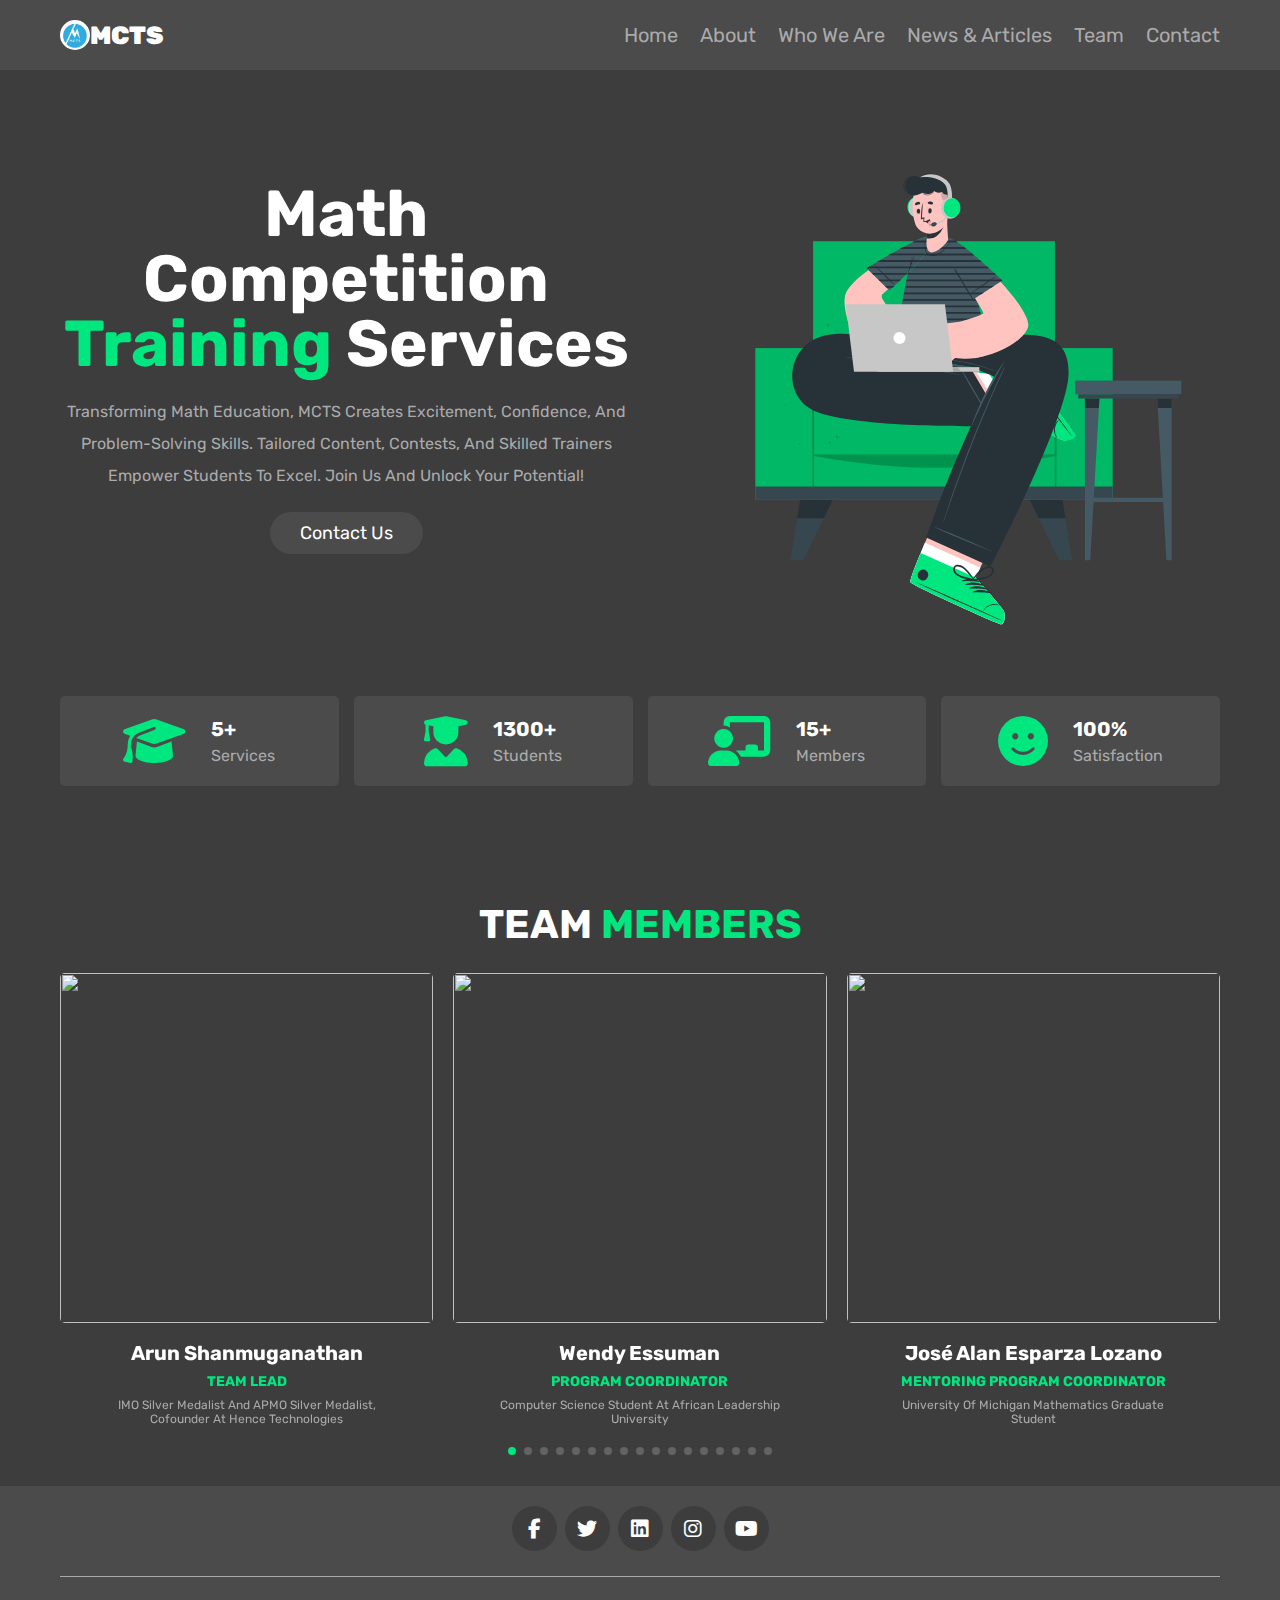
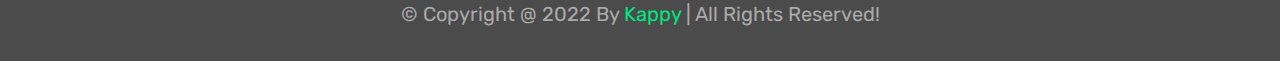
==== commit 7ae983cc: "Update index.html" ====
--- a/index.html
+++ b/index.html
@@ -584,7 +584,7 @@
         </div>
 
         <div class="credit">
-          &copy; copyright @ 2022 by <span>Ruranga Jabes</span> | all rights
+          &copy; copyright @ 2022 by <span>kappy</span> | all rights
           reserved!
         </div>
       </section>
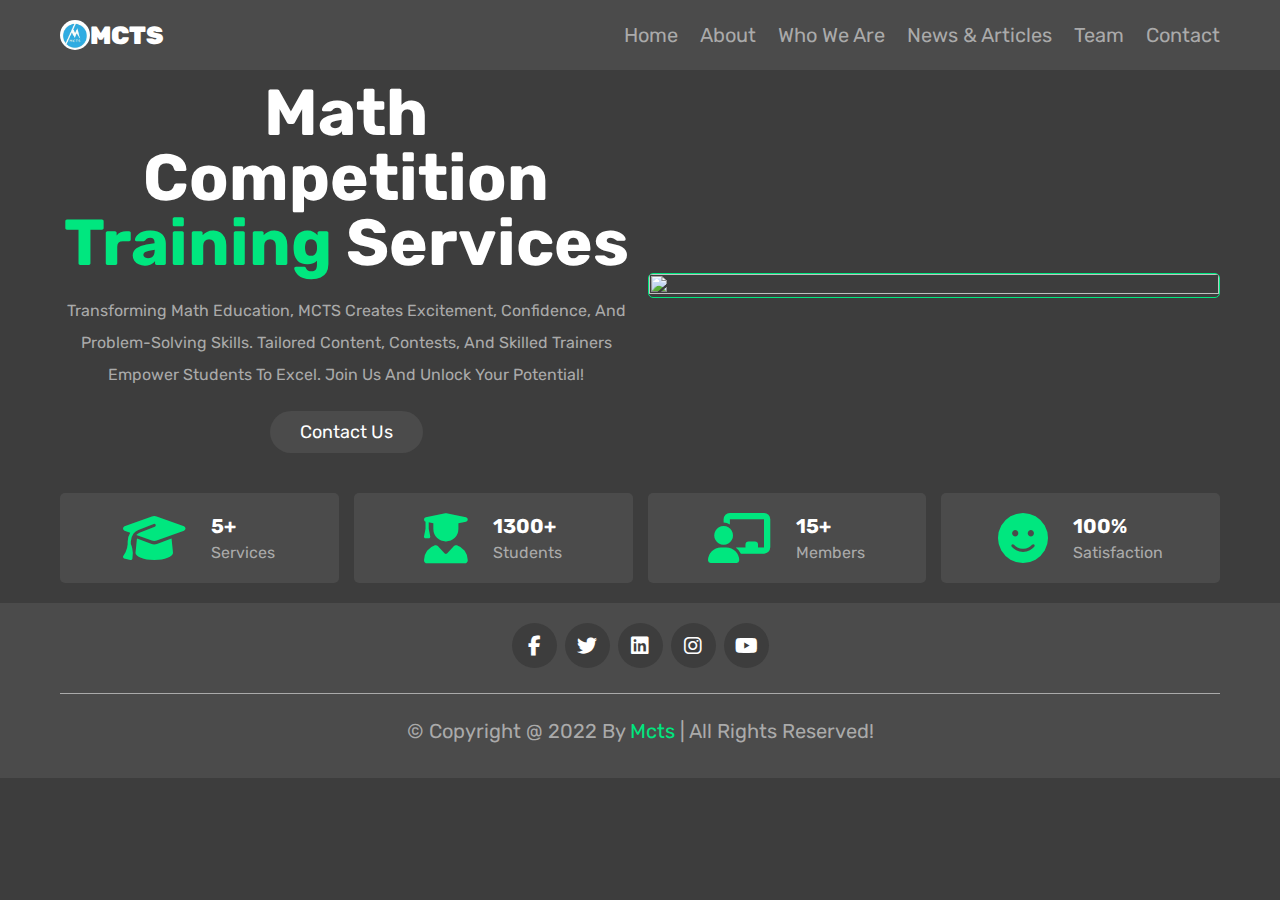
==== commit eb1abde4: "Update index.html" ====
--- a/index.html
+++ b/index.html
@@ -1,600 +1,354 @@
-<!DOCTYPE html>
-<html lang="en">
-  <head>
-    <meta charset="UTF-8" />
-    <meta http-equiv="X-UA-Compatible" content="IE=edge" />
-    <meta name="viewport" content="width=device-width, initial-scale=1.0" />
-    <title>Mathematics Competitions Training Services</title>
-
-    <!-- swiper css link  -->
-    <link
-      rel="stylesheet"
-      href="https://cdn.jsdelivr.net/npm/swiper@10/swiper-bundle.min.css"
-    />
-
-    <!-- font awesome cdn link  -->
-    <link
-      rel="stylesheet"
-      href="https://cdnjs.cloudflare.com/ajax/libs/font-awesome/6.1.1/css/all.min.css"
-    />
-
-    <!-- custom css file link  -->
-    <link rel="stylesheet" href="css/style.css" />
-  </head>
-  <body>
-    <!-- header section starts  -->
-
-    <header class="header">
-      <section class="flex">
-        <a href="#home" class="logo">
-          <img src="./images/logo.png" alt="" /> MCTS
-        </a>
-
-        <nav class="navbar">
-          <a href="#home">home</a>
-          <a href="./pages/aboutus.html">about</a>
-          <a href="./pages/aboutus.html#whoWeAre">who we are</a>
-          <!-- <a href="#courses">services</a> -->
-          <a href="./pages/news.html">News & Articles</a>
-          <a href="#teachers">Team</a>
-          <!-- <a href="#reviews">reviews</a> -->
-          <a href="./pages/contactus.html">contact</a>
-        </nav>
-
-        <div id="menu-btn" class="fas fa-bars"></div>
-      </section>
-    </header>
-
-    <!-- header section ends -->
-
-    <!-- home section starts  -->
-
-    <section class="home" id="home">
-      <div class="row">
-        <div class="content">
-          <h3>Math Competition <span>Training</span> Services</h3>
-          <p>
-            Transforming math education, MCTS creates excitement, confidence,
-            and problem-solving skills. Tailored content, contests, and skilled
-            trainers empower students to excel. Join us and unlock your
-            potential!
-          </p>
-          <a href="./pages/contactus.html" class="btn">contact us</a>
-        </div>
-
-        <div class="image">
-          <img src="images/homg-img.svg" alt="" />
-        </div>
-      </div>
-    </section>
-
-    <!-- home section ends -->
-
-    <!-- couter section stars  -->
-
-    <section class="count">
-      <div class="box-container">
-        <div class="box">
-          <i class="fas fa-graduation-cap"></i>
-          <div class="content">
-            <h3>5+</h3>
-            <p>Services</p>
-          </div>
-        </div>
-
-        <div class="box">
-          <i class="fas fa-user-graduate"></i>
-          <div class="content">
-            <h3>1300+</h3>
-            <p>students</p>
-          </div>
-        </div>
-
-        <div class="box">
-          <i class="fas fa-chalkboard-user"></i>
-          <div class="content">
-            <h3>15+</h3>
-            <p>Members</p>
-          </div>
-        </div>
-
-        <div class="box">
-          <i class="fas fa-face-smile"></i>
-          <div class="content">
-            <h3>100%</h3>
-            <p>satisfaction</p>
-          </div>
-        </div>
-      </div>
-    </section>
-
-    <!-- couter section ends -->
-
-    <!-- courses section starts  -->
-    <!-- ============ Courses section is not necessary for now but can be added when needed ========= -->
-    <!-- <section class="courses" id="courses">
-      <h1 class="heading">our <span>courses</span></h1>
-
-      <div class="swiper course-slider">
-        <div class="swiper-wrapper">
-          <div class="swiper-slide slide">
-            <img src="images/course-1.svg" alt="" />
-            <h3>web development</h3>
-            <p>
-              Lorem, ipsum dolor sit amet consectetur adipisicing elit.
-              Similique, repellat!
-            </p>
-          </div>
-
-          <div class="swiper-slide slide">
-            <img src="images/course-2.svg" alt="" />
-            <h3>digital marketing</h3>
-            <p>
-              Lorem, ipsum dolor sit amet consectetur adipisicing elit.
-              Similique, repellat!
-            </p>
-          </div>
-
-          <div class="swiper-slide slide">
-            <img src="images/course-3.svg" alt="" />
-            <h3>science and biology</h3>
-            <p>
-              Lorem, ipsum dolor sit amet consectetur adipisicing elit.
-              Similique, repellat!
-            </p>
-          </div>
-
-          <div class="swiper-slide slide">
-            <img src="images/course-4.svg" alt="" />
-            <h3>graphic design</h3>
-            <p>
-              Lorem, ipsum dolor sit amet consectetur adipisicing elit.
-              Similique, repellat!
-            </p>
-          </div>
-
-          <div class="swiper-slide slide">
-            <img src="images/course-5.svg" alt="" />
-            <h3>teaching</h3>
-            <p>
-              Lorem, ipsum dolor sit amet consectetur adipisicing elit.
-              Similique, repellat!
-            </p>
-          </div>
-
-          <div class="swiper-slide slide">
-            <img src="images/course-6.svg" alt="" />
-            <h3>engineering</h3>
-            <p>
-              Lorem, ipsum dolor sit amet consectetur adipisicing elit.
-              Similique, repellat!
-            </p>
-          </div>
-        </div>
-
-        <div class="swiper-pagination"></div>
-      </div>
-    </section> -->
-
-    <!-- courses section ends -->
-
-    <!-- teachers section starts  -->
-    <section class="teachers" id="teachers">
-      <h1 class="heading">Team <span>Members</span></h1>
-
-      <div class="swiper teachers-slider">
-        <div class="swiper-wrapper">
-          <div class="swiper-slide slide">
-            <img src="images/arun.jpg" alt="" />
-            <div class="share">
-              <a href="#" class="fab fa-facebook-f"></a>
-              <a href="#" class="fab fa-twitter"></a>
-              <a href="#" class="fab fa-instagram"></a>
-              <a href="#" class="fab fa-linkedin"></a>
-            </div>
-            <h3>Arun Shanmuganathan</h3>
-            <h2>TEAM LEAD</h2>
-            <p>
-              IMO Silver medalist and APMO Silver medalist, Cofounder at Hence
-              Technologies
-            </p>
-          </div>
-
-          <div class="swiper-slide slide">
-            <img src="images/wendy.jpg" alt="" />
-            <div class="share">
-              <a href="#" class="fab fa-facebook-f"></a>
-              <a href="#" class="fab fa-twitter"></a>
-              <a href="#" class="fab fa-instagram"></a>
-              <a href="#" class="fab fa-linkedin"></a>
-            </div>
-            <h3>Wendy Essuman</h3>
-            <h2>PROGRAM COORDINATOR</h2>
-            <p>Computer Science Student at African Leadership University</p>
-          </div>
-
-          <div class="swiper-slide slide">
-            <img src="images/jose.jpeg" alt="" />
-            <div class="share">
-              <a href="#" class="fab fa-facebook-f"></a>
-              <a href="#" class="fab fa-twitter"></a>
-              <a href="#" class="fab fa-instagram"></a>
-              <a href="#" class="fab fa-linkedin"></a>
-            </div>
-            <h3>José Alan Esparza Lozano</h3>
-            <h2>MENTORING PROGRAM COORDINATOR</h2>
-            <p>University of Michigan Mathematics Graduate Student</p>
-          </div>
-
-          <div class="swiper-slide slide">
-            <img src="images/jules.jpg" alt="" />
-            <div class="share">
-              <a href="#" class="fab fa-facebook-f"></a>
-              <a href="#" class="fab fa-twitter"></a>
-              <a href="#" class="fab fa-instagram"></a>
-              <a href="#" class="fab fa-linkedin"></a>
-            </div>
-            <h3>Jules Zirikana</h3>
-            <h2>COMMUNICATION OFFICER</h2>
-            <p>AIMS Rwanda Alumni, current CMU Africa Student</p>
-          </div>
-
-          <div class="swiper-slide slide">
-            <img src="images/isaac.jpg" alt="" />
-            <div class="share">
-              <a href="#" class="fab fa-facebook-f"></a>
-              <a href="#" class="fab fa-twitter"></a>
-              <a href="#" class="fab fa-instagram"></a>
-              <a href="#" class="fab fa-linkedin"></a>
-            </div>
-            <h3>Isaac Hitimana</h3>
-            <h2>PROGRAM SUPPORT OFFICER</h2>
-            <p>AIMS Rwanda Alumni, current CMU Africa Student</p>
-          </div>
-
-          <div class="swiper-slide slide">
-            <img src="images/nepo.jpg" alt="" />
-            <div class="share">
-              <a href="#" class="fab fa-facebook-f"></a>
-              <a href="#" class="fab fa-twitter"></a>
-              <a href="#" class="fab fa-instagram"></a>
-              <a href="#" class="fab fa-linkedin"></a>
-            </div>
-            <h3>Jean Nepo Munezero</h3>
-            <h2>ACADEMIC CONTENT COORDINATOR</h2>
-            <p>RwMOP Alum</p>
-          </div>
-
-          <div class="swiper-slide slide">
-            <img src="images/migabo.jpg" alt="" />
-            <div class="share">
-              <a href="#" class="fab fa-facebook-f"></a>
-              <a href="#" class="fab fa-twitter"></a>
-              <a href="#" class="fab fa-instagram"></a>
-              <a href="#" class="fab fa-linkedin"></a>
-            </div>
-            <h3>Evariste Migabo</h3>
-            <h2>ACADEMIC CONTENT COORDINATOR</h2>
-            <p>
-              RwMOP Alum , student at Gandhi Institute of Technology and
-              Management, India
-            </p>
-          </div>
-
-          <div class="swiper-slide slide">
-            <img src="images/kappy.jpg" alt="" />
-            <div class="share">
-              <a href="#" class="fab fa-facebook-f"></a>
-              <a href="#" class="fab fa-twitter"></a>
-              <a href="#" class="fab fa-instagram"></a>
-              <a href="#" class="fab fa-linkedin"></a>
-            </div>
-            <h3>Eric Uwanyagasani</h3>
-            <h2>SOCIAL MEDIA</h2>
-            <p>
-              RwMOP Alum, Computer and software engineering Student at
-              University of Rwanda
-            </p>
-          </div>
-
-          <div class="swiper-slide slide">
-            <img src="images/musangwa.jpg" alt="" />
-            <div class="share">
-              <a href="#" class="fab fa-facebook-f"></a>
-              <a href="#" class="fab fa-twitter"></a>
-              <a href="#" class="fab fa-instagram"></a>
-              <a href="#" class="fab fa-linkedin"></a>
-            </div>
-            <h3>Innocent Musangwa</h3>
-            <h2>OUTREACH AND MATH CLUB DEVELOPMENT OFFICER</h2>
-            <p>RwMOP Alumn, University of Rwanda</p>
-          </div>
-
-          <div class="swiper-slide slide">
-            <img src="images/christophe.jpeg" alt="" />
-            <div class="share">
-              <a href="#" class="fab fa-facebook-f"></a>
-              <a href="#" class="fab fa-twitter"></a>
-              <a href="#" class="fab fa-instagram"></a>
-              <a href="#" class="fab fa-linkedin"></a>
-            </div>
-            <h3>Christophe Kwizera</h3>
-            <h2>COMPETITION PLANNING</h2>
-            <p>RwMOP Alum, RICE University</p>
-          </div>
-
-          <div class="swiper-slide slide">
-            <img src="images/arnold.jpg" alt="" />
-            <div class="share">
-              <a href="#" class="fab fa-facebook-f"></a>
-              <a href="#" class="fab fa-twitter"></a>
-              <a href="#" class="fab fa-instagram"></a>
-              <a href="#" class="fab fa-linkedin"></a>
-            </div>
-            <h3>Arnold Hategekimana</h3>
-            <h2>QUALITY ASSURANCE & OVERSIGHT</h2>
-            <p>RwMOP Alum</p>
-          </div>
-
-          <div class="swiper-slide slide">
-            <img src="images/nkundayezu.jpg" alt="" />
-            <div class="share">
-              <a href="#" class="fab fa-facebook-f"></a>
-              <a href="#" class="fab fa-twitter"></a>
-              <a href="#" class="fab fa-instagram"></a>
-              <a href="#" class="fab fa-linkedin"></a>
-            </div>
-            <h3>Emmanuel Nkundayezu</h3>
-            <h2>QUALITY ASSURANCE & OVERSIGHT</h2>
-            <p>RwMOP Alum</p>
-          </div>
-
-          <div class="swiper-slide slide">
-            <img src="images/asafu.jpg" alt="" />
-            <div class="share">
-              <a href="#" class="fab fa-facebook-f"></a>
-              <a href="#" class="fab fa-twitter"></a>
-              <a href="#" class="fab fa-instagram"></a>
-              <a href="#" class="fab fa-linkedin"></a>
-            </div>
-            <h3>Asafu Tuyisenge</h3>
-            <h2>QUALITY ASSURANCE & OVERSIGHT</h2>
-            <p>RwMOP Alum</p>
-          </div>
-
-          <div class="swiper-slide slide">
-            <img src="images/adrien.jpeg" alt="" />
-            <div class="share">
-              <a href="#" class="fab fa-facebook-f"></a>
-              <a href="#" class="fab fa-twitter"></a>
-              <a href="#" class="fab fa-instagram"></a>
-              <a href="#" class="fab fa-linkedin"></a>
-            </div>
-            <h3>Adrien Ndeze</h3>
-            <h2>COMPETITION PLANNING</h2>
-            <p>
-              RwMOP Alum , Student at University of Global Health Equity in
-              Rwanda
-            </p>
-          </div>
-
-          <div class="swiper-slide slide">
-            <img src="images/fravienne.jpeg" alt="" />
-            <div class="share">
-              <a href="#" class="fab fa-facebook-f"></a>
-              <a href="#" class="fab fa-twitter"></a>
-              <a href="#" class="fab fa-instagram"></a>
-              <a href="#" class="fab fa-linkedin"></a>
-            </div>
-            <h3>Ange Fravienne</h3>
-            <h2>QUALITY ASSURANCE & OVERSIGHT</h2>
-            <p>
-              RwMOP Alum , Student at Moscow Engineering Physics Institute
-              (MEPI) in Russia
-            </p>
-          </div>
-
-          <!-- members with no pictures -->
-          <div class="swiper-slide slide">
-            <img src="images/homg-img.svg" alt="No picture" />
-            <div class="share">
-              <a href="#" class="fab fa-facebook-f"></a>
-              <a href="#" class="fab fa-twitter"></a>
-              <a href="#" class="fab fa-instagram"></a>
-              <a href="#" class="fab fa-linkedin"></a>
-            </div>
-            <h3>Richard Magambo</h3>
-            <h2>ACADEMIC CONTENT COORDINATOR</h2>
-            <p>
-              RwMOP Alum , Student at Moscow Engineering Physics Institute
-              (MEPI) in Russia
-            </p>
-          </div>
-
-          <div class="swiper-slide slide">
-            <img src="images/homg-img.svg" alt="No picture" />
-            <div class="share">
-              <a href="#" class="fab fa-facebook-f"></a>
-              <a href="#" class="fab fa-twitter"></a>
-              <a href="#" class="fab fa-instagram"></a>
-              <a href="#" class="fab fa-linkedin"></a>
-            </div>
-            <h3>Jessica Weitbrecht</h3>
-            <h2>PROGRAM DIRECTOR</h2>
-            <p>
-              Honourable Mention for Ireland at IMO, Previously Outreach
-              Co-ordinator and Senior Tutor at AIMS
-            </p>
-          </div>
-        </div>
-
-        <div class="swiper-pagination"></div>
-      </div>
-    </section>
-    <!-- teachers section ends -->
-
-    <!-- reviews section starts  -->
-    <!-- Reviews are not necessary, but you can uncomment the if needed -->
-    <!-- <section class="reviews" id="reviews">
-      <h1 class="heading">student's <span>reviews</span></h1>
-
-      <div class="swiper reviews-slider">
-        <div class="swiper-wrapper">
-          <div class="swiper-slide slide">
-            <p>
-              Lorem ipsum dolor sit amet consectetur adipisicing elit. Illum
-              necessitatibus atque fuga delectus numquam consequatur velit autem
-              distinctio possimus culpa!
-            </p>
-            <div class="user">
-              <img src="images/pic-1.png" alt="" />
-              <div class="user-info">
-                <h3>john deo</h3>
-                <div class="stars">
-                  <i class="fas fa-star"></i>
-                  <i class="fas fa-star"></i>
-                  <i class="fas fa-star"></i>
-                  <i class="fas fa-star"></i>
-                  <i class="fas fa-star-half-alt"></i>
-                </div>
-              </div>
-            </div>
-          </div>
-
-          <div class="swiper-slide slide">
-            <p>
-              Lorem ipsum dolor sit amet consectetur adipisicing elit. Illum
-              necessitatibus atque fuga delectus numquam consequatur velit autem
-              distinctio possimus culpa!
-            </p>
-            <div class="user">
-              <img src="images/pic-2.png" alt="" />
-              <div class="user-info">
-                <h3>john deo</h3>
-                <div class="stars">
-                  <i class="fas fa-star"></i>
-                  <i class="fas fa-star"></i>
-                  <i class="fas fa-star"></i>
-                  <i class="fas fa-star"></i>
-                  <i class="fas fa-star-half-alt"></i>
-                </div>
-              </div>
-            </div>
-          </div>
-
-          <div class="swiper-slide slide">
-            <p>
-              Lorem ipsum dolor sit amet consectetur adipisicing elit. Illum
-              necessitatibus atque fuga delectus numquam consequatur velit autem
-              distinctio possimus culpa!
-            </p>
-            <div class="user">
-              <img src="images/pic-3.png" alt="" />
-              <div class="user-info">
-                <h3>john deo</h3>
-                <div class="stars">
-                  <i class="fas fa-star"></i>
-                  <i class="fas fa-star"></i>
-                  <i class="fas fa-star"></i>
-                  <i class="fas fa-star"></i>
-                  <i class="fas fa-star-half-alt"></i>
-                </div>
-              </div>
-            </div>
-          </div>
-
-          <div class="swiper-slide slide">
-            <p>
-              Lorem ipsum dolor sit amet consectetur adipisicing elit. Illum
-              necessitatibus atque fuga delectus numquam consequatur velit autem
-              distinctio possimus culpa!
-            </p>
-            <div class="user">
-              <img src="images/pic-4.png" alt="" />
-              <div class="user-info">
-                <h3>john deo</h3>
-                <div class="stars">
-                  <i class="fas fa-star"></i>
-                  <i class="fas fa-star"></i>
-                  <i class="fas fa-star"></i>
-                  <i class="fas fa-star"></i>
-                  <i class="fas fa-star-half-alt"></i>
-                </div>
-              </div>
-            </div>
-          </div>
-
-          <div class="swiper-slide slide">
-            <p>
-              Lorem ipsum dolor sit amet consectetur adipisicing elit. Illum
-              necessitatibus atque fuga delectus numquam consequatur velit autem
-              distinctio possimus culpa!
-            </p>
-            <div class="user">
-              <img src="images/pic-5.png" alt="" />
-              <div class="user-info">
-                <h3>john deo</h3>
-                <div class="stars">
-                  <i class="fas fa-star"></i>
-                  <i class="fas fa-star"></i>
-                  <i class="fas fa-star"></i>
-                  <i class="fas fa-star"></i>
-                  <i class="fas fa-star-half-alt"></i>
-                </div>
-              </div>
-            </div>
-          </div>
-
-          <div class="swiper-slide slide">
-            <p>
-              Lorem ipsum dolor sit amet consectetur adipisicing elit. Illum
-              necessitatibus atque fuga delectus numquam consequatur velit autem
-              distinctio possimus culpa!
-            </p>
-            <div class="user">
-              <img src="images/pic-6.png" alt="" />
-              <div class="user-info">
-                <h3>john deo</h3>
-                <div class="stars">
-                  <i class="fas fa-star"></i>
-                  <i class="fas fa-star"></i>
-                  <i class="fas fa-star"></i>
-                  <i class="fas fa-star"></i>
-                  <i class="fas fa-star-half-alt"></i>
-                </div>
-              </div>
-            </div>
-          </div>
-        </div>
-
-        <div class="swiper-pagination"></div>
-      </div>
-    </section> -->
-    <!-- reviews section ends -->
-
-    <!-- footer section starts  -->
-    <footer class="footer">
-      <section>
-        <div class="share">
-          <a href="#" class="fab fa-facebook-f"></a>
-          <a href="#" class="fab fa-twitter"></a>
-          <a href="#" class="fab fa-linkedin"></a>
-          <a href="#" class="fab fa-instagram"></a>
-          <a href="#" class="fab fa-youtube"></a>
-        </div>
-
-        <div class="credit">
-          &copy; copyright @ 2022 by <span>kappy</span> | all rights
-          reserved!
-        </div>
-      </section>
-    </footer>
-    <!-- footer section ends -->
-
-    <!-- swiper js link  -->
-    <script src="https://cdn.jsdelivr.net/npm/swiper@10/swiper-bundle.min.js"></script>
-
-    <!-- custom js file link  -->
-    <script src="js/script.js"></script>
-  </body>
-</html>
+<!DOCTYPE html>
+<html lang="en">
+  <head>
+    <meta charset="UTF-8" />
+    <meta http-equiv="X-UA-Compatible" content="IE=edge" />
+    <meta name="viewport" content="width=device-width, initial-scale=1.0" />
+    <title>Mathematics Competitions Training Services</title>
+
+    <!-- swiper css link  -->
+    <link
+      rel="stylesheet"
+      href="https://cdn.jsdelivr.net/npm/swiper@10/swiper-bundle.min.css"
+    />
+
+    <!-- font awesome cdn link  -->
+    <link
+      rel="stylesheet"
+      href="https://cdnjs.cloudflare.com/ajax/libs/font-awesome/6.1.1/css/all.min.css"
+    />
+
+    <!-- custom css file link  -->
+    <link rel="stylesheet" href="css/style.css" />
+  </head>
+  <body>
+    <!-- header section starts  -->
+
+    <header class="header">
+      <section class="flex">
+        <a href="#home" class="logo">
+          <img src="./images/logo.png" alt="" /> MCTS
+        </a>
+
+        <nav class="navbar">
+          <a href="#home">home</a>
+          <a href="./pages/aboutus.html">about</a>
+          <a href="./pages/aboutus.html#whoWeAre">who we are</a>
+          <!-- <a href="#courses">services</a> -->
+          <a href="./pages/news.html">News & Articles</a>
+          <a href="./pages/aboutus.html#teachers">Team</a>
+          <!-- <a href="#reviews">reviews</a> -->
+          <a href="./pages/contactus.html">contact</a>
+        </nav>
+
+        <div id="menu-btn" class="fas fa-bars"></div>
+      </section>
+    </header>
+
+    <!-- header section ends -->
+
+    <!-- home section starts  -->
+
+    <section class="home" id="home">
+      <div class="row">
+        <div class="content">
+          <h3>Math Competition <span>Training</span> Services</h3>
+          <p>
+            Transforming math education, MCTS creates excitement, confidence,
+            and problem-solving skills. Tailored content, contests, and skilled
+            trainers empower students to excel. Join us and unlock your
+            potential!
+          </p>
+          <a href="./pages/contactus.html" class="btn">contact us</a>
+        </div>
+
+        <div class="image" style="margin-top: 5rem">
+          <img
+            src="images/students-hom.jpg"
+            alt=""
+            style="
+              border-radius: 5px;
+              border: 1px solid var(--green);
+              height: 90%;
+              margin-top: -5%;
+            "
+          />
+        </div>
+      </div>
+    </section>
+
+    <!-- home section ends -->
+
+    <!-- couter section stars  -->
+
+    <section class="count">
+      <div class="box-container">
+        <div class="box">
+          <i class="fas fa-graduation-cap"></i>
+          <div class="content">
+            <h3>5+</h3>
+            <p>Services</p>
+          </div>
+        </div>
+
+        <div class="box">
+          <i class="fas fa-user-graduate"></i>
+          <div class="content">
+            <h3>1300+</h3>
+            <p>students</p>
+          </div>
+        </div>
+
+        <div class="box">
+          <i class="fas fa-chalkboard-user"></i>
+          <div class="content">
+            <h3>15+</h3>
+            <p>Members</p>
+          </div>
+        </div>
+
+        <div class="box">
+          <i class="fas fa-face-smile"></i>
+          <div class="content">
+            <h3>100%</h3>
+            <p>satisfaction</p>
+          </div>
+        </div>
+      </div>
+    </section>
+
+    <!-- couter section ends -->
+
+    <!-- courses section starts  -->
+    <!-- ============ Courses section is not necessary for now but can be added when needed ========= -->
+    <!-- <section class="courses" id="courses">
+      <h1 class="heading">our <span>courses</span></h1>
+
+      <div class="swiper course-slider">
+        <div class="swiper-wrapper">
+          <div class="swiper-slide slide">
+            <img src="images/course-1.svg" alt="" />
+            <h3>web development</h3>
+            <p>
+              Lorem, ipsum dolor sit amet consectetur adipisicing elit.
+              Similique, repellat!
+            </p>
+          </div>
+
+          <div class="swiper-slide slide">
+            <img src="images/course-2.svg" alt="" />
+            <h3>digital marketing</h3>
+            <p>
+              Lorem, ipsum dolor sit amet consectetur adipisicing elit.
+              Similique, repellat!
+            </p>
+          </div>
+
+          <div class="swiper-slide slide">
+            <img src="images/course-3.svg" alt="" />
+            <h3>science and biology</h3>
+            <p>
+              Lorem, ipsum dolor sit amet consectetur adipisicing elit.
+              Similique, repellat!
+            </p>
+          </div>
+
+          <div class="swiper-slide slide">
+            <img src="images/course-4.svg" alt="" />
+            <h3>graphic design</h3>
+            <p>
+              Lorem, ipsum dolor sit amet consectetur adipisicing elit.
+              Similique, repellat!
+            </p>
+          </div>
+
+          <div class="swiper-slide slide">
+            <img src="images/course-5.svg" alt="" />
+            <h3>teaching</h3>
+            <p>
+              Lorem, ipsum dolor sit amet consectetur adipisicing elit.
+              Similique, repellat!
+            </p>
+          </div>
+
+          <div class="swiper-slide slide">
+            <img src="images/course-6.svg" alt="" />
+            <h3>engineering</h3>
+            <p>
+              Lorem, ipsum dolor sit amet consectetur adipisicing elit.
+              Similique, repellat!
+            </p>
+          </div>
+        </div>
+
+        <div class="swiper-pagination"></div>
+      </div>
+    </section> -->
+
+    <!-- courses section ends -->
+
+    <!-- reviews section starts  -->
+    <!-- Reviews are not necessary, but you can uncomment the if needed -->
+    <!-- <section class="reviews" id="reviews">
+      <h1 class="heading">student's <span>reviews</span></h1>
+
+      <div class="swiper reviews-slider">
+        <div class="swiper-wrapper">
+          <div class="swiper-slide slide">
+            <p>
+              Lorem ipsum dolor sit amet consectetur adipisicing elit. Illum
+              necessitatibus atque fuga delectus numquam consequatur velit autem
+              distinctio possimus culpa!
+            </p>
+            <div class="user">
+              <img src="images/pic-1.png" alt="" />
+              <div class="user-info">
+                <h3>john deo</h3>
+                <div class="stars">
+                  <i class="fas fa-star"></i>
+                  <i class="fas fa-star"></i>
+                  <i class="fas fa-star"></i>
+                  <i class="fas fa-star"></i>
+                  <i class="fas fa-star-half-alt"></i>
+                </div>
+              </div>
+            </div>
+          </div>
+
+          <div class="swiper-slide slide">
+            <p>
+              Lorem ipsum dolor sit amet consectetur adipisicing elit. Illum
+              necessitatibus atque fuga delectus numquam consequatur velit autem
+              distinctio possimus culpa!
+            </p>
+            <div class="user">
+              <img src="images/pic-2.png" alt="" />
+              <div class="user-info">
+                <h3>john deo</h3>
+                <div class="stars">
+                  <i class="fas fa-star"></i>
+                  <i class="fas fa-star"></i>
+                  <i class="fas fa-star"></i>
+                  <i class="fas fa-star"></i>
+                  <i class="fas fa-star-half-alt"></i>
+                </div>
+              </div>
+            </div>
+          </div>
+
+          <div class="swiper-slide slide">
+            <p>
+              Lorem ipsum dolor sit amet consectetur adipisicing elit. Illum
+              necessitatibus atque fuga delectus numquam consequatur velit autem
+              distinctio possimus culpa!
+            </p>
+            <div class="user">
+              <img src="images/pic-3.png" alt="" />
+              <div class="user-info">
+                <h3>john deo</h3>
+                <div class="stars">
+                  <i class="fas fa-star"></i>
+                  <i class="fas fa-star"></i>
+                  <i class="fas fa-star"></i>
+                  <i class="fas fa-star"></i>
+                  <i class="fas fa-star-half-alt"></i>
+                </div>
+              </div>
+            </div>
+          </div>
+
+          <div class="swiper-slide slide">
+            <p>
+              Lorem ipsum dolor sit amet consectetur adipisicing elit. Illum
+              necessitatibus atque fuga delectus numquam consequatur velit autem
+              distinctio possimus culpa!
+            </p>
+            <div class="user">
+              <img src="images/pic-4.png" alt="" />
+              <div class="user-info">
+                <h3>john deo</h3>
+                <div class="stars">
+                  <i class="fas fa-star"></i>
+                  <i class="fas fa-star"></i>
+                  <i class="fas fa-star"></i>
+                  <i class="fas fa-star"></i>
+                  <i class="fas fa-star-half-alt"></i>
+                </div>
+              </div>
+            </div>
+          </div>
+
+          <div class="swiper-slide slide">
+            <p>
+              Lorem ipsum dolor sit amet consectetur adipisicing elit. Illum
+              necessitatibus atque fuga delectus numquam consequatur velit autem
+              distinctio possimus culpa!
+            </p>
+            <div class="user">
+              <img src="images/pic-5.png" alt="" />
+              <div class="user-info">
+                <h3>john deo</h3>
+                <div class="stars">
+                  <i class="fas fa-star"></i>
+                  <i class="fas fa-star"></i>
+                  <i class="fas fa-star"></i>
+                  <i class="fas fa-star"></i>
+                  <i class="fas fa-star-half-alt"></i>
+                </div>
+              </div>
+            </div>
+          </div>
+
+          <div class="swiper-slide slide">
+            <p>
+              Lorem ipsum dolor sit amet consectetur adipisicing elit. Illum
+              necessitatibus atque fuga delectus numquam consequatur velit autem
+              distinctio possimus culpa!
+            </p>
+            <div class="user">
+              <img src="images/pic-6.png" alt="" />
+              <div class="user-info">
+                <h3>john deo</h3>
+                <div class="stars">
+                  <i class="fas fa-star"></i>
+                  <i class="fas fa-star"></i>
+                  <i class="fas fa-star"></i>
+                  <i class="fas fa-star"></i>
+                  <i class="fas fa-star-half-alt"></i>
+                </div>
+              </div>
+            </div>
+          </div>
+        </div>
+
+        <div class="swiper-pagination"></div>
+      </div>
+    </section> -->
+    <!-- reviews section ends -->
+
+    <!-- footer section starts  -->
+    <footer class="footer">
+      <section>
+        <div class="share">
+          <a href="#" class="fab fa-facebook-f"></a>
+          <a href="#" class="fab fa-twitter"></a>
+          <a href="#" class="fab fa-linkedin"></a>
+          <a href="#" class="fab fa-instagram"></a>
+          <a href="#" class="fab fa-youtube"></a>
+        </div>
+
+        <div class="credit">
+          &copy; copyright @ 2022 by <span>mcts</span> | all rights
+          reserved!
+        </div>
+      </section>
+    </footer>
+    <!-- footer section ends -->
+
+    <!-- swiper js link  -->
+    <script src="https://cdn.jsdelivr.net/npm/swiper@10/swiper-bundle.min.js"></script>
+
+    <!-- custom js file link  -->
+    <script src="js/script.js"></script>
+  </body>
+</html>
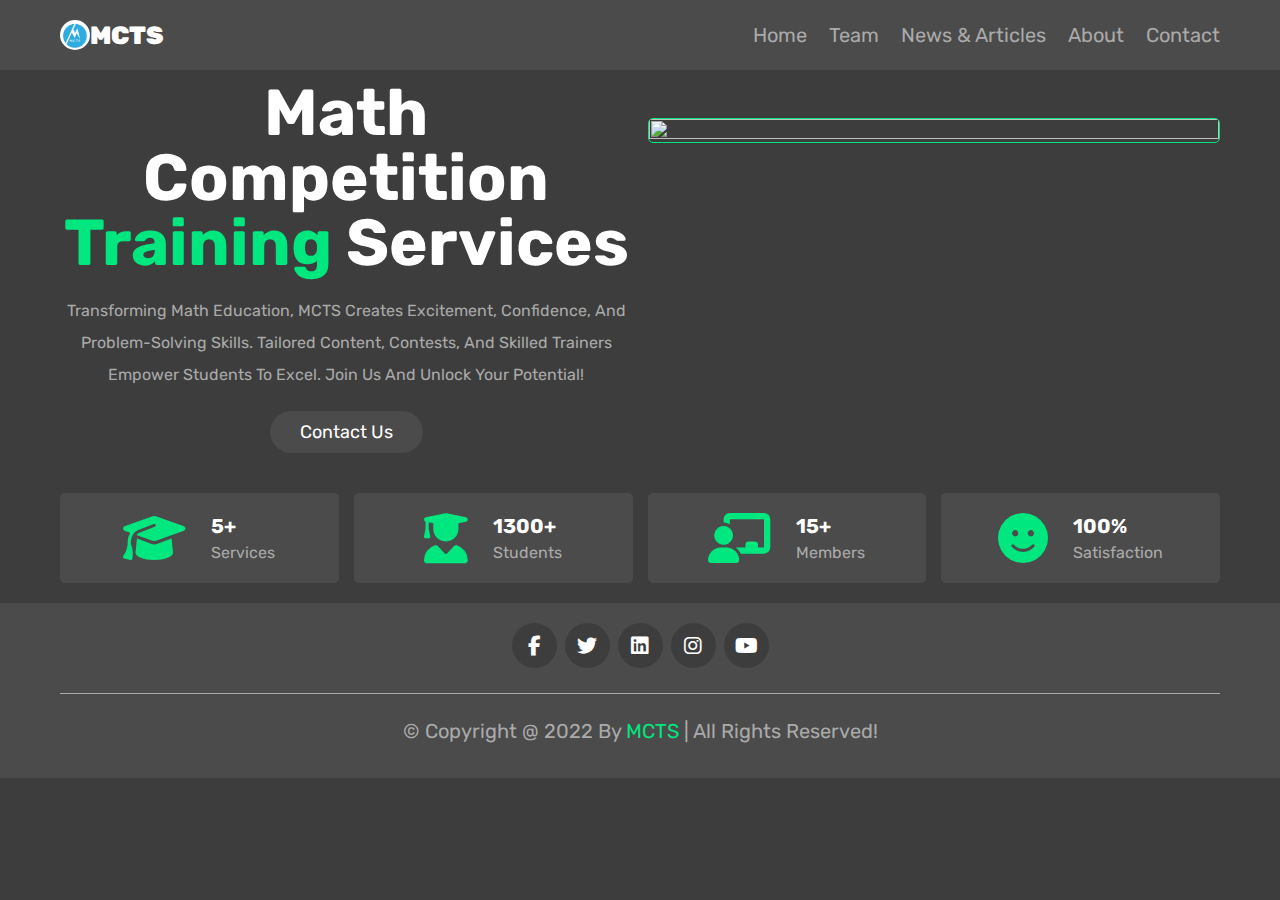
==== commit 001b9206: "Merge branch 'n-jabes:main' into main" ====
--- a/index.html
+++ b/index.html
@@ -32,11 +32,10 @@
 
         <nav class="navbar">
           <a href="#home">home</a>
+          <a href="./pages/aboutus.html#teachers">Team</a>
+          <a href="./pages/news.html">News & Articles</a>
           <a href="./pages/aboutus.html">about</a>
-          <a href="./pages/aboutus.html#whoWeAre">who we are</a>
           <!-- <a href="#courses">services</a> -->
-          <a href="./pages/news.html">News & Articles</a>
-          <a href="./pages/aboutus.html#teachers">Team</a>
           <!-- <a href="#reviews">reviews</a> -->
           <a href="./pages/contactus.html">contact</a>
         </nav>
@@ -338,7 +337,7 @@
         </div>
 
         <div class="credit">
-          &copy; copyright @ 2022 by <span>mcts</span> | all rights
+          &copy; copyright @ 2022 by <span>MCTS</span> | all rights
           reserved!
         </div>
       </section>
--- a/css/style.css
+++ b/css/style.css
@@ -141,18 +141,26 @@
 
 .home {
   margin-top: 6rem;
+  align-items: center;
 }
 
 .home .row {
   display: flex;
-  align-items: center;
   flex-wrap: wrap-reverse;
   gap: 1.5rem;
 }
 
+.row {
+  align-items: start;
+}
+
 .home .row .content {
   flex: 1 1 40rem;
   text-align: center;
+}
+
+.row > .content {
+  align-self: start
 }
 
 .home .row .image {
@@ -315,6 +323,36 @@
 .news span {
   color: var(--green);
 }
+
+.news .popup .overlay {
+  position: fixed;
+  top: 0;
+  left: 0;
+  height: 100vh;
+  width: 100vw;
+  background: rgba(0, 0, 0, 0.7);
+  z-index: 1;
+  display: none;
+}
+
+.news .popup .content {
+  position: fixed;
+  margin-top: 5rem;
+  top: 50%;
+  left: 50%;
+  transform: translate(-50%, -50%) scale(0);
+  background: var(--white);
+  height: 95vh;
+  width: 100%;
+  z-index: 10;
+  text-align: center;
+  padding: 0 20rem;
+  padding-bottom: 50px; 
+  box-sizing: border-box;
+  overflow-y: auto;
+  border-radius: 1rem;
+}
+
 .news .row {
   display: flex;
   align-items: center;
@@ -331,24 +369,77 @@
   gap: 1.3rem;
 }
 
-.news .row .content img {
+.news .popup .content {
+  text-align: start;
+  flex: 1 1 70rem;
+  color: var(--black);
+  display: flex;
+  flex-direction: column;
+  gap: 1.3rem;
+}
+
+.news .popup .content .close-btn {
+  cursor: pointer;
+  position: sticky;
+  margin-left: 95%;
+  top: 0;
+  width: 3rem;
+  height: 3rem;
+  background: var(--green);
+  color: var(--black);
+  font-size: 2rem;
+  font-weight: 600;
+  text-align: center;
+  line-height: 3rem;
+  border-radius: 50%;
+}
+
+.news .popup.active .overlay {
+  display: block;
+}
+
+.news .popup.active .content {
+  transition: all 300ms ease-in-out;
+  transform: translate(-50%, -50%) scale(1);
+}
+
+.news .row .content img,
+.news .popup .content img {
   width: 100%;
   border-radius: 0.7rem;
 }
 
-.news .row .content h3 {
+.news .row .content h3,
+.news .popup .content h3 {
   font-size: 1.5rem;
   font-weight: 500;
 }
 
-.news .row .content h2 {
-  font-size: 2rem;
-}
-
-.news .row .content p {
+.news .row .content h2,
+.news .popup .content h2 {
+  font-size: 2rem;
+}
+
+.news .row .content p,
+.news .popup .content p {
   font-size: 1.4rem;
   font-weight: 300;
 }
+
+.blog_image {
+  max-width: 500px;
+  margin: 0 auto;
+}
+
+.blog_title {
+  text-align: center;
+  margin-top: 30px;
+}
+
+.blog_date {
+  margin-bottom: 30px
+}
+
 
 .news .row .content a {
   font-size: 1.5rem;
@@ -641,6 +732,15 @@
     margin-top: 2rem;
     margin-bottom: 1.5rem;
   }
+
+  .news .popup .content {
+    width: 100vw;
+  }
+
+  .news .popup .content {
+    padding: 0 10rem;
+  }
+  
 }
 
 @media (max-width: 768px) {
@@ -675,6 +775,13 @@
   .home .row .content h3 {
     font-size: 6rem;
   }
+
+  .news .popup .content {
+    width: 95vw;
+  }
+  .news .popup .content {
+    padding: 0 20px;
+  }
 }
 
 @media (max-width: 450px) {
@@ -689,4 +796,8 @@
   .heading {
     font-size: 3rem;
   }
-}
+
+  .news .popup .content {
+    padding: 0 20px;
+  }
+}
